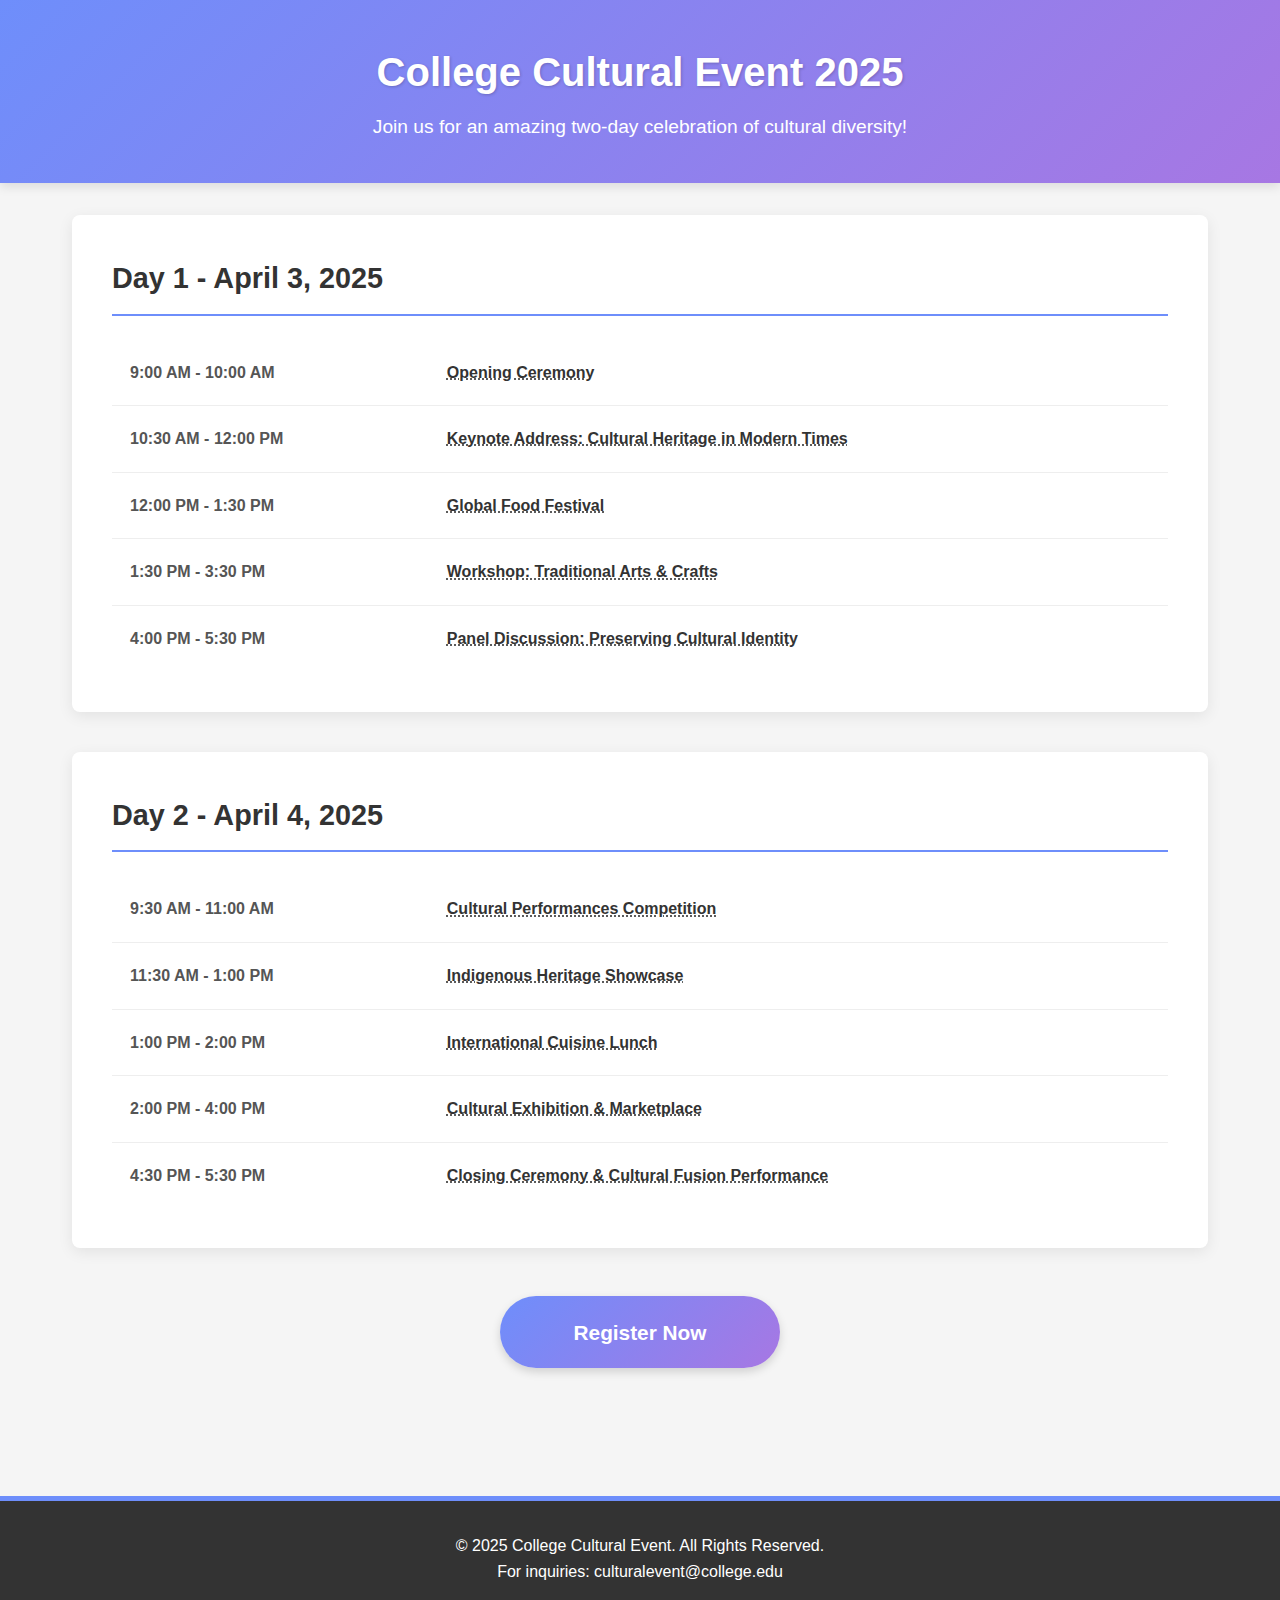
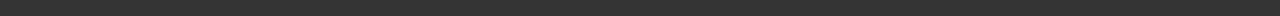
==== index.html @ 4595d736 "1st draft" ====
<!DOCTYPE html>
<html lang="en">
<head>
    <meta charset="UTF-8">
    <meta name="viewport" content="width=device-width, initial-scale=1.0">
    <title>College Cultural Event 2025</title>
    <style>
        * {
            margin: 0;
            padding: 0;
            box-sizing: border-box;
            font-family: 'Arial', sans-serif;
        }
        
        body {
            background-color: #f5f5f5;
            color: #333;
            line-height: 1.6;
        }
        
        header {
            background: linear-gradient(135deg, #6e8efb, #a777e3);
            color: white;
            text-align: center;
            padding: 2.5rem 1rem;
            box-shadow: 0 4px 10px rgba(0, 0, 0, 0.1);
        }
        
        header h1 {
            font-size: 2.5rem;
            margin-bottom: 0.5rem;
            text-shadow: 1px 1px 3px rgba(0, 0, 0, 0.2);
        }
        
        header p {
            font-size: 1.2rem;
            max-width: 600px;
            margin: 0 auto;
        }
        
        .container {
            max-width: 1200px;
            margin: 0 auto;
            padding: 2rem;
        }
        
        .event-section {
            background: white;
            border-radius: 8px;
            box-shadow: 0 4px 15px rgba(0, 0, 0, 0.08);
            margin-bottom: 2.5rem;
            width: 100%;
            transition: transform 0.3s ease;
        }
        
        .event-section:hover {
            transform: translateY(-5px);
        }
        
        .event-day {
            padding: 2.5rem;
        }
        
        .event-day h2 {
            color: #333;
            margin-bottom: 1.5rem;
            padding-bottom: 0.8rem;
            border-bottom: 2px solid #6e8efb;
            font-size: 1.8rem;
        }
        
        .event-table {
            width: 100%;
            border-collapse: collapse;
        }
        
        .event-table td, .event-table th {
            padding: 15px 18px;
            border-bottom: 1px solid #eee;
        }
        
        .event-table tr:hover {
            background-color: #f9f9f9;
        }
        
        .event-table tr:last-child td {
            border-bottom: none;
        }
        
        .event-time {
            width: 30%;
            font-weight: bold;
            color: #555;
        }
        
        .register-btn {
            display: block;
            width: 280px;
            margin: 3rem auto;
            padding: 1.2rem 2rem;
            background: linear-gradient(135deg, #6e8efb, #a777e3);
            color: white;
            text-align: center;
            text-decoration: none;
            font-weight: bold;
            font-size: 1.3rem;
            border-radius: 50px;
            border: none;
            cursor: pointer;
            box-shadow: 0 4px 10px rgba(0, 0, 0, 0.15);
            transition: all 0.3s ease;
        }
        
        .register-btn:hover {
            background: linear-gradient(135deg, #5c7adc, #9669d3);
            transform: translateY(-2px);
            box-shadow: 0 6px 12px rgba(0, 0, 0, 0.18);
        }
        
        footer {
            background: #333;
            color: white;
            text-align: center;
            padding: 2rem;
            margin-top: 3rem;
            border-top: 5px solid #6e8efb;
        }
        
        /* Changed event-name styling from blue to black */
        .event-name {
            position: relative;
            cursor: pointer;
            color: #333; /* Changed from #6e8efb to #333 (black) */
            text-decoration: underline dotted;
            font-weight: 600;
            padding: 5px 0;
            display: inline-block;
            transition: all 0.3s ease;
        }
        
        .event-name:hover {
            color: #6e8efb; /* Color changes to blue on hover for better user experience */
        }
        
        /* Modified to position dropdown on the right */
        .event-dropdown {
            position: absolute;
            display: none;
            background: white;
            border: 1px solid #ddd;
            border-radius: 8px;
            box-shadow: 0 8px 16px rgba(0, 0, 0, 0.12);
            padding: 20px;
            width: 320px;
            z-index: 100;
            left: 100%; /* Changed from left: 0 to left: 100% */
            top: 0; /* Changed from top: 100% to top: 0 */
            margin-left: 20px; /* Added margin for spacing */
            color: #333;
            font-size: 0.95rem;
            text-align: left;
            line-height: 1.5;
        }
        
        /* Removed the override for the last two events */
        /* .event-table tr:nth-last-child(-n+2) .event-dropdown {
            bottom: 100%;
            top: auto;
        } */
        
        .event-dropdown h4 {
            margin-bottom: 12px;
            color: #6e8efb;
            font-size: 1.1rem;
            border-bottom: 1px solid #eee;
            padding-bottom: 8px;
        }
        
        .event-dropdown p {
            margin-bottom: 12px;
        }
        
        .event-dropdown .location, 
        .event-dropdown .presenter {
            font-style: italic;
            color: #555;
            padding-left: 5px;
            border-left: 3px solid #6e8efb;
        }
        
        .event-name:hover .event-dropdown {
            display: block;
            animation: fadeIn 0.3s ease;
        }
        
        @keyframes fadeIn {
            from { opacity: 0; transform: translateX(-10px); } /* Changed Y to X axis for horizontal animation */
            to { opacity: 1; transform: translateX(0); }
        }
        
        /* Removed modified animation for bottom-positioned dropdowns as they're now on the right */
        /* .event-table tr:nth-last-child(-n+2) .event-name:hover .event-dropdown {
            animation: fadeInBottom 0.3s ease;
        } */
        
        /* @keyframes fadeInBottom {
            from { opacity: 0; transform: translateY(10px); }
            to { opacity: 1; transform: translateY(0); }
        } */
        
        @media (max-width: 768px) {
            .event-time {
                width: 40%;
            }
            
            .event-dropdown {
                width: 280px;
                left: -50px; /* Revert to showing below on mobile */
                top: 100%;
                margin-left: 0;
            }
            
            .event-day {
                padding: 1.5rem;
            }
            
            header h1 {
                font-size: 2rem;
            }
        }
    </style>
</head>
<body>
    <header>
        <h1>College Cultural Event 2025</h1>
        <p>Join us for an amazing two-day celebration of cultural diversity!</p>
    </header>
    
    <div class="container">
        <section class="event-section">
            <div class="event-day">
                <h2>Day 1 - April 3, 2025</h2>
                
                <table class="event-table">
                    <tr>
                        <td class="event-time">9:00 AM - 10:00 AM</td>
                        <td>
                            <span class="event-name">Opening Ceremony
                                <div class="event-dropdown">
                                    <h4>Opening Ceremony</h4>
                                    <p class="location">Location: Main Auditorium</p>
                                    <p>Traditional lamp lighting ceremony followed by cultural parade representing various countries and regions.</p>
                                    <p class="presenter">Chief Guest: Ms. Aisha Rodriguez, UNESCO Cultural Ambassador</p>
                                    <p>Opening performances include a classical dance ensemble and a multicultural choir.</p>
                                </div>
                            </span>
                        </td>
                    </tr>
                    <tr>
                        <td class="event-time">10:30 AM - 12:00 PM</td>
                        <td>
                            <span class="event-name">Keynote Address: Cultural Heritage in Modern Times
                                <div class="event-dropdown">
                                    <h4>Keynote Address: Cultural Heritage in Modern Times</h4>
                                    <p class="location">Location: Main Auditorium</p>
                                    <p>An inspiring talk on preserving cultural heritage while embracing modern influences. Discussion on importance of cultural exchange in a globalized world.</p>
                                    <p class="presenter">Speaker: Prof. Maya Patel, Cultural Anthropologist</p>
                                    <p>Interactive Q&A session follows the keynote address.</p>
                                </div>
                            </span>
                        </td>
                    </tr>
                    <tr>
                        <td class="event-time">12:00 PM - 1:30 PM</td>
                        <td>
                            <span class="event-name">Global Food Festival
                                <div class="event-dropdown">
                                    <h4>Global Food Festival</h4>
                                    <p class="location">Location: Campus Quadrangle</p>
                                    <p>Sample authentic cuisines from over 15 countries prepared by student clubs and local restaurants.</p>
                                    <p>Featured regions: Latin America, East Asia, South Asia, Africa, Mediterranean, and Middle East.</p>
                                    <p>Food tokens available for purchase. Vegetarian, vegan, and halal options available.</p>
                                </div>
                            </span>
                        </td>
                    </tr>
                    <tr>
                        <td class="event-time">1:30 PM - 3:30 PM</td>
                        <td>
                            <span class="event-name">Workshop: Traditional Arts & Crafts
                                <div class="event-dropdown">
                                    <h4>Workshop: Traditional Arts & Crafts</h4>
                                    <p class="location">Location: Arts Building, Rooms 101-105</p>
                                    <p>Interactive sessions in multiple rooms:</p>
                                    <p>- Room 101: Chinese Calligraphy & Brush Painting</p>
                                    <p>- Room 102: Indian Rangoli & Henna Art</p>
                                    <p>- Room 103: African Basket Weaving</p>
                                    <p>- Room 104: Latin American Textile Art</p>
                                    <p>- Room 105: Middle Eastern Mosaic Design</p>
                                    <p>Materials provided. Take your creations home!</p>
                                    <p>Limited to 30 participants per room. Sign-up at the venue.</p>
                                </div>
                            </span>
                        </td>
                    </tr>
                    <tr>
                        <td class="event-time">4:00 PM - 5:30 PM</td>
                        <td>
                            <span class="event-name">Panel Discussion: Preserving Cultural Identity
                                <div class="event-dropdown">
                                    <h4>Panel Discussion: Preserving Cultural Identity</h4>
                                    <p class="location">Location: Main Auditorium</p>
                                    <p>Distinguished speakers discuss the challenges and importance of preserving cultural identities in the digital age. Topics include language preservation, indigenous rights, and cultural appropriation vs. appreciation.</p>
                                    <p class="presenter">Moderator: Dr. James Chen</p>
                                    <p class="presenter">Panelists: Representatives from cultural heritage organizations, indigenous communities, and academic institutions</p>
                                </div>
                            </span>
                        </td>
                    </tr>
                </table>
            </div>
        </section>
        
        <section class="event-section">
            <div class="event-day">
                <h2>Day 2 - April 4, 2025</h2>
                
                <table class="event-table">
                    <tr>
                        <td class="event-time">9:30 AM - 11:00 AM</td>
                        <td>
                            <span class="event-name">Cultural Performances Competition
                                <div class="event-dropdown">
                                    <h4>Cultural Performances Competition</h4>
                                    <p class="location">Location: Main Auditorium</p>
                                    <p>Students showcase talents in traditional and fusion performances:</p>
                                    <p>- Traditional dances from various countries</p>
                                    <p>- Folk music performances</p>
                                    <p>- Cultural fusion acts</p>
                                    <p>- Spoken word poetry in multiple languages</p>
                                    <p>Prizes awarded for authenticity, creativity, and audience engagement.</p>
                                    <p class="presenter">Judges: Professional artists and cultural experts</p>
                                </div>
                            </span>
                        </td>
                    </tr>
                    <tr>
                        <td class="event-time">11:30 AM - 1:00 PM</td>
                        <td>
                            <span class="event-name">Indigenous Heritage Showcase
                                <div class="event-dropdown">
                                    <h4>Indigenous Heritage Showcase</h4>
                                    <p class="location">Location: Exhibition Hall</p>
                                    <p>Special presentation of indigenous cultures, traditions, and stories by representatives from local native communities.</p>
                                    <p>Features storytelling sessions, traditional music, artifact displays, and discussion on contemporary indigenous issues.</p>
                                    <p class="presenter">Special Guests: Elders from local indigenous communities</p>
                                    <p>Respectful photography permitted with prior consent.</p>
                                </div>
                            </span>
                        </td>
                    </tr>
                    <tr>
                        <td class="event-time">1:00 PM - 2:00 PM</td>
                        <td>
                            <span class="event-name">International Cuisine Lunch
                                <div class="event-dropdown">
                                    <h4>International Cuisine Lunch</h4>
                                    <p class="location">Location: Campus Quadrangle</p>
                                    <p>Continuation of the global food festival featuring new dishes and demonstrations.</p>
                                    <p>Special cooking demonstrations by local chefs.</p>
                                    <p>Recipe booklets available for popular dishes.</p>
                                    <p>Food tokens available for purchase.</p>
                                </div>
                            </span>
                        </td>
                    </tr>
                    <tr>
                        <td class="event-time">2:00 PM - 4:00 PM</td>
                        <td>
                            <span class="event-name">Cultural Exhibition & Marketplace
                                <div class="event-dropdown">
                                    <h4>Cultural Exhibition & Marketplace</h4>
                                    <p class="location">Location: Exhibition Hall</p>
                                    <p>Browse displays of traditional artifacts, artwork, textiles, and handicrafts from around the world.</p>
                                    <p>Fair trade marketplace featuring artisans from various cultural backgrounds.</p>
                                    <p>Special exhibits on cultural heritage preservation projects.</p>
                                    <p>Proceeds from marketplace sales support scholarship fund for international students.</p>
                                </div>
                            </span>
                        </td>
                    </tr>
                    <tr>
                        <td class="event-time">4:30 PM - 5:30 PM</td>
                        <td>
                            <span class="event-name">Closing Ceremony & Cultural Fusion Performance
                                <div class="event-dropdown">
                                    <h4>Closing Ceremony & Cultural Fusion Performance</h4>
                                    <p class="location">Location: Main Auditorium</p>
                                    <p>Award presentation for competition winners.</p>
                                    <p>Special finale performance featuring collaborative act with elements from multiple cultures.</p>
                                    <p>Grand finale incorporates music, dance, and visual arts from various traditions in a unified performance.</p>
                                    <p class="presenter">Performers: International student ensembles and professional artists</p>
                                </div>
                            </span>
                        </td>
                    </tr>
                </table>
            </div>
        </section>
        
        <a href="registration.html" class="register-btn">Register Now</a>
    </div>
    
    <footer>
        <p>&copy; 2025 College Cultural Event. All Rights Reserved.</p>
        <p>For inquiries: culturalevent@college.edu</p>
    </footer>
</body>
</html>
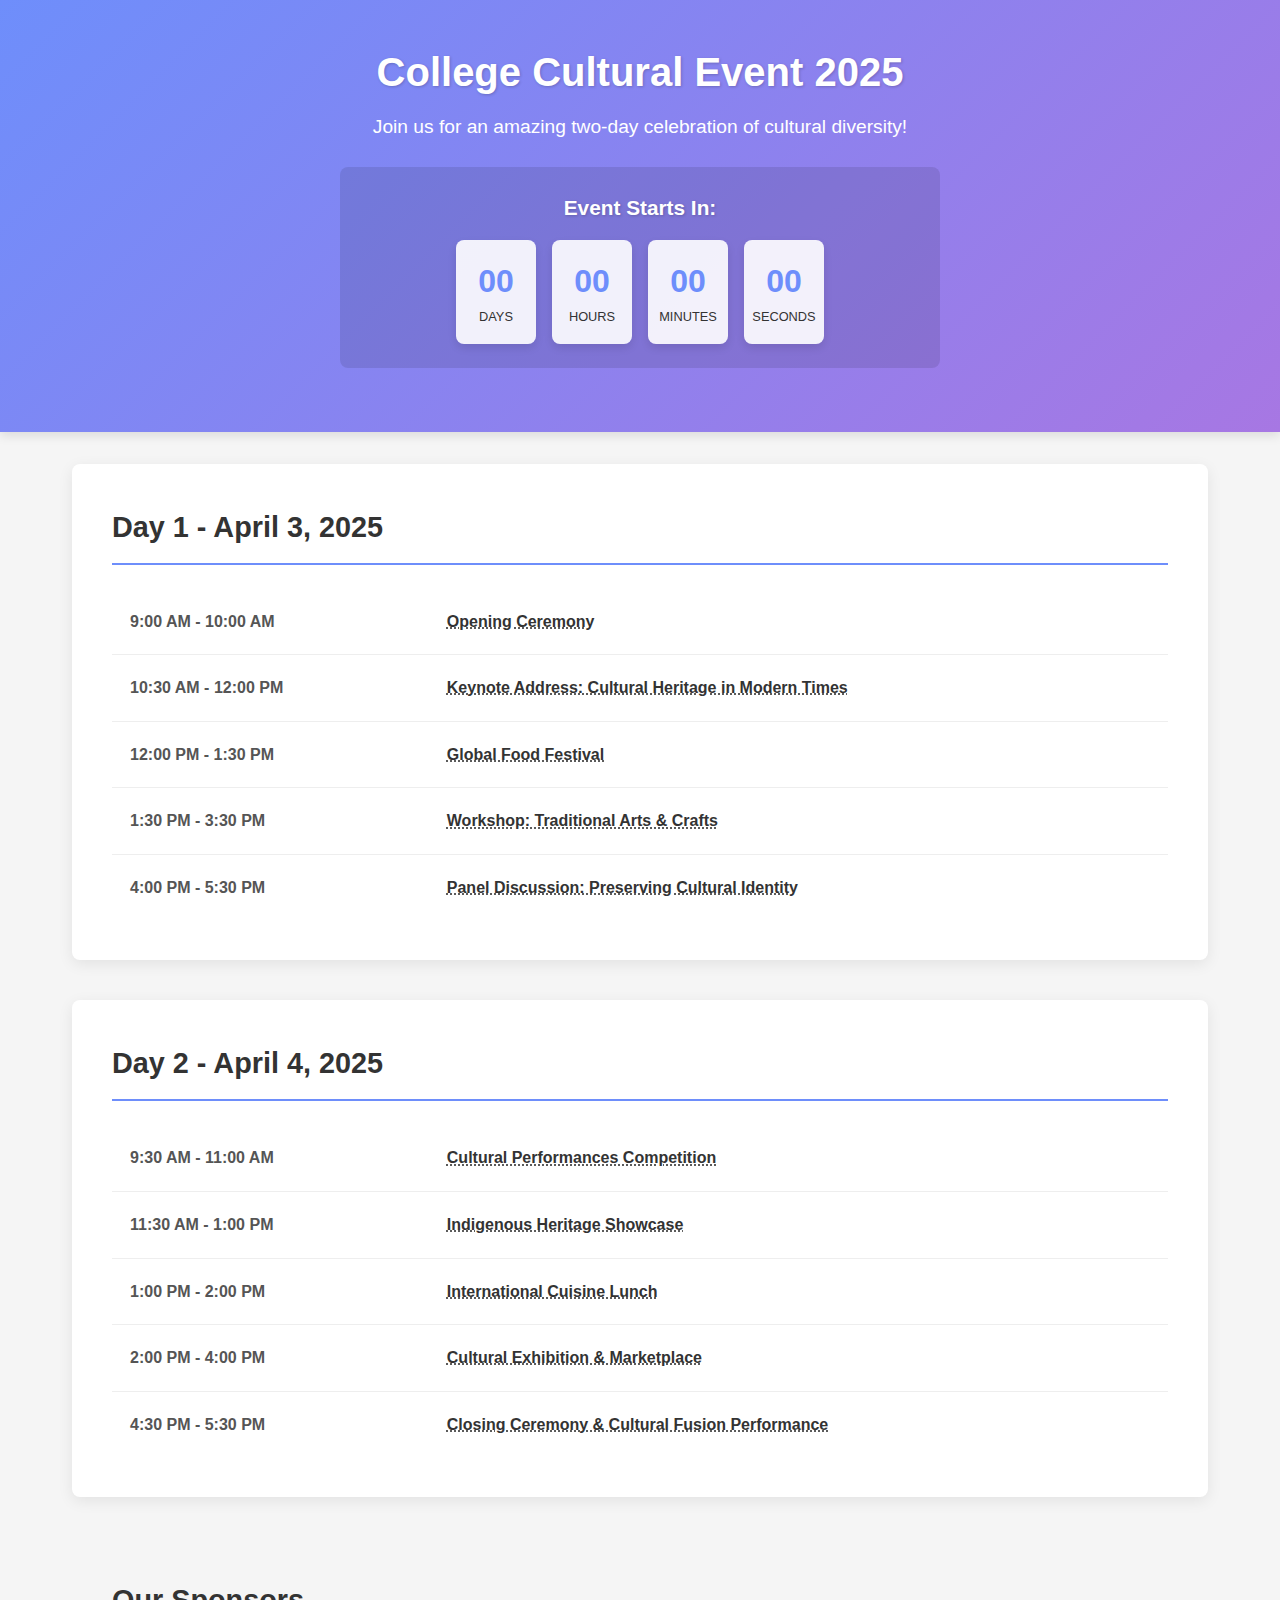
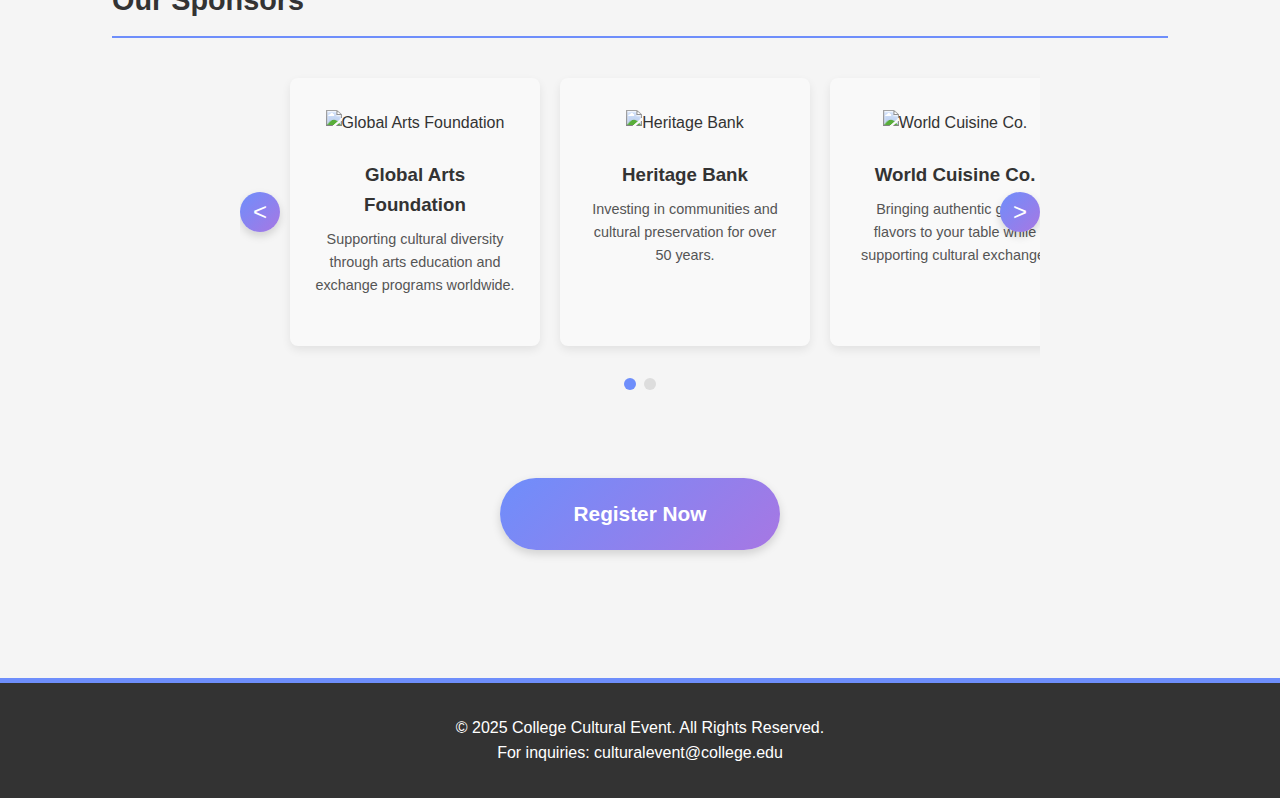
==== commit 3bb629d8: "3rd draft" ====
--- a/index.html
+++ b/index.html
@@ -126,11 +126,10 @@
             border-top: 5px solid #6e8efb;
         }
         
-        /* Changed event-name styling from blue to black */
         .event-name {
             position: relative;
             cursor: pointer;
-            color: #333; /* Changed from #6e8efb to #333 (black) */
+            color: #333;
             text-decoration: underline dotted;
             font-weight: 600;
             padding: 5px 0;
@@ -139,10 +138,9 @@
         }
         
         .event-name:hover {
-            color: #6e8efb; /* Color changes to blue on hover for better user experience */
-        }
-        
-        /* Modified to position dropdown on the right */
+            color: #6e8efb;
+        }
+        
         .event-dropdown {
             position: absolute;
             display: none;
@@ -153,20 +151,14 @@
             padding: 20px;
             width: 320px;
             z-index: 100;
-            left: 100%; /* Changed from left: 0 to left: 100% */
-            top: 0; /* Changed from top: 100% to top: 0 */
-            margin-left: 20px; /* Added margin for spacing */
+            left: 100%;
+            top: 0;
+            margin-left: 20px;
             color: #333;
             font-size: 0.95rem;
             text-align: left;
             line-height: 1.5;
         }
-        
-        /* Removed the override for the last two events */
-        /* .event-table tr:nth-last-child(-n+2) .event-dropdown {
-            bottom: 100%;
-            top: auto;
-        } */
         
         .event-dropdown h4 {
             margin-bottom: 12px;
@@ -194,19 +186,189 @@
         }
         
         @keyframes fadeIn {
-            from { opacity: 0; transform: translateX(-10px); } /* Changed Y to X axis for horizontal animation */
+            from { opacity: 0; transform: translateX(-10px); }
             to { opacity: 1; transform: translateX(0); }
         }
         
-        /* Removed modified animation for bottom-positioned dropdowns as they're now on the right */
-        /* .event-table tr:nth-last-child(-n+2) .event-name:hover .event-dropdown {
-            animation: fadeInBottom 0.3s ease;
-        } */
-        
-        /* @keyframes fadeInBottom {
-            from { opacity: 0; transform: translateY(10px); }
-            to { opacity: 1; transform: translateY(0); }
-        } */
+        /* Countdown Timer Styles */
+        .countdown-container {
+            background: rgba(0, 0, 0, 0.1);
+            padding: 1.5rem;
+            border-radius: 8px;
+            margin: 1.5rem auto;
+            max-width: 600px;
+            text-align: center;
+        }
+        
+        .countdown-title {
+            font-size: 1.3rem;
+            margin-bottom: 1rem;
+            color: white;
+            text-shadow: 1px 1px 3px rgba(0, 0, 0, 0.2);
+        }
+        
+        .countdown-timer {
+            display: flex;
+            justify-content: center;
+            gap: 1rem;
+        }
+        
+        .countdown-box {
+            background: rgba(255, 255, 255, 0.9);
+            padding: 1rem 0.5rem;
+            min-width: 80px;
+            border-radius: 8px;
+            box-shadow: 0 4px 8px rgba(0, 0, 0, 0.1);
+        }
+        
+        .countdown-value {
+            font-size: 2rem;
+            font-weight: bold;
+            color: #6e8efb;
+        }
+        
+        .countdown-label {
+            font-size: 0.8rem;
+            color: #333;
+            text-transform: uppercase;
+        }
+        
+        /* Sponsors Slideshow Styles */
+        /* Sponsors Slideshow Styles */
+.sponsors-section {
+    background: transparent;
+    border-radius: 8px;
+    padding: 2.5rem;
+    margin-bottom: 2.5rem;
+    position: relative;
+    box-shadow: none;
+}
+
+.sponsors-title {
+    color: #333;
+    margin-bottom: 1.5rem;
+    padding-bottom: 0.8rem;
+    border-bottom: 2px solid #6e8efb;
+    font-size: 1.8rem;
+}
+
+.sponsors-slideshow {
+    position: relative;
+    width: 100%;
+    max-width: 800px;
+    margin: 0 auto;
+    overflow: hidden;
+    min-height: 300px;
+    display: flex;
+    align-items: center;
+}
+
+.sponsor-cards {
+    display: flex;
+    transition: transform 0.5s ease-in-out;
+    width: max-content;
+    margin: 0 40px;
+}
+
+.sponsor-card {
+    background: #f9f9f9;
+    margin: 0 10px;
+    padding: 1.5rem;
+    border-radius: 8px;
+    text-align: center;
+    transition: transform 0.3s ease, box-shadow 0.3s ease;
+    width: 250px;
+    flex-shrink: 0;
+    box-shadow: 0 4px 10px rgba(0, 0, 0, 0.08);
+}
+
+.sponsor-card:hover {
+    transform: translateY(-5px);
+    box-shadow: 0 8px 15px rgba(0, 0, 0, 0.1);
+}
+
+.sponsor-logo {
+    width: 100%;
+    height: 120px;
+    object-fit: contain;
+    margin-bottom: 1rem;
+    padding: 0.5rem;
+}
+
+.sponsor-name {
+    font-weight: bold;
+    color: #333;
+    margin-bottom: 0.5rem;
+}
+
+.sponsor-description {
+    font-size: 0.9rem;
+    color: #555;
+}
+
+.slide-btn {
+    background: linear-gradient(135deg, #6e8efb, #a777e3);
+    color: white;
+    border: none;
+    border-radius: 50%;
+    width: 40px;
+    height: 40px;
+    display: flex;
+    align-items: center;
+    justify-content: center;
+    cursor: pointer;
+    font-size: 1.5rem;
+    box-shadow: 0 4px 8px rgba(0, 0, 0, 0.15);
+    transition: all 0.3s ease;
+    position: absolute;
+    top: 50%;
+    transform: translateY(-50%);
+    z-index: 10;
+}
+
+.prev-btn {
+    left: 0;
+}
+
+.next-btn {
+    right: 0;
+}
+
+.slide-btn:hover {
+    background: linear-gradient(135deg, #5c7adc, #9669d3);
+    transform: translateY(-50%) scale(1.1);
+    box-shadow: 0 6px 12px rgba(0, 0, 0, 0.18);
+}
+
+.slide-indicators {
+    display: flex;
+    justify-content: center;
+    margin-top: 1rem;
+    gap: 0.5rem;
+}
+
+.slide-indicator {
+    width: 12px;
+    height: 12px;
+    border-radius: 50%;
+    background: #ddd;
+    cursor: pointer;
+    transition: background 0.3s ease;
+}
+
+.slide-indicator.active {
+    background: #6e8efb;
+}
+
+@media (max-width: 768px) {
+    .sponsor-card {
+        width: 220px;
+    }
+    
+    .sponsors-slideshow {
+        padding: 0 30px;
+    }
+}
         
         @media (max-width: 768px) {
             .event-time {
@@ -215,7 +377,7 @@
             
             .event-dropdown {
                 width: 280px;
-                left: -50px; /* Revert to showing below on mobile */
+                left: -50px;
                 top: 100%;
                 margin-left: 0;
             }
@@ -226,6 +388,18 @@
             
             header h1 {
                 font-size: 2rem;
+            }
+            
+            .countdown-timer {
+                flex-wrap: wrap;
+            }
+            
+            .countdown-box {
+                min-width: 70px;
+            }
+            
+            .sponsor-card {
+                width: 220px;
             }
         }
     </style>
@@ -234,6 +408,29 @@
     <header>
         <h1>College Cultural Event 2025</h1>
         <p>Join us for an amazing two-day celebration of cultural diversity!</p>
+        
+        <!-- Countdown Timer -->
+        <div class="countdown-container">
+            <h3 class="countdown-title">Event Starts In:</h3>
+            <div class="countdown-timer">
+                <div class="countdown-box">
+                    <div class="countdown-value" id="days">00</div>
+                    <div class="countdown-label">Days</div>
+                </div>
+                <div class="countdown-box">
+                    <div class="countdown-value" id="hours">00</div>
+                    <div class="countdown-label">Hours</div>
+                </div>
+                <div class="countdown-box">
+                    <div class="countdown-value" id="minutes">00</div>
+                    <div class="countdown-label">Minutes</div>
+                </div>
+                <div class="countdown-box">
+                    <div class="countdown-value" id="seconds">00</div>
+                    <div class="countdown-label">Seconds</div>
+                </div>
+            </div>
+        </div>
     </header>
     
     <div class="container">
@@ -338,8 +535,6 @@
                                     <p>- Folk music performances</p>
                                     <p>- Cultural fusion acts</p>
                                     <p>- Spoken word poetry in multiple languages</p>
-                                    <p>Prizes awarded for authenticity, creativity, and audience engagement.</p>
-                                    <p class="presenter">Judges: Professional artists and cultural experts</p>
                                 </div>
                             </span>
                         </td>
@@ -353,8 +548,7 @@
                                     <p class="location">Location: Exhibition Hall</p>
                                     <p>Special presentation of indigenous cultures, traditions, and stories by representatives from local native communities.</p>
                                     <p>Features storytelling sessions, traditional music, artifact displays, and discussion on contemporary indigenous issues.</p>
-                                    <p class="presenter">Special Guests: Elders from local indigenous communities</p>
-                                    <p>Respectful photography permitted with prior consent.</p>
+                                    
                                 </div>
                             </span>
                         </td>
@@ -382,9 +576,6 @@
                                     <h4>Cultural Exhibition & Marketplace</h4>
                                     <p class="location">Location: Exhibition Hall</p>
                                     <p>Browse displays of traditional artifacts, artwork, textiles, and handicrafts from around the world.</p>
-                                    <p>Fair trade marketplace featuring artisans from various cultural backgrounds.</p>
-                                    <p>Special exhibits on cultural heritage preservation projects.</p>
-                                    <p>Proceeds from marketplace sales support scholarship fund for international students.</p>
                                 </div>
                             </span>
                         </td>
@@ -395,11 +586,6 @@
                             <span class="event-name">Closing Ceremony & Cultural Fusion Performance
                                 <div class="event-dropdown">
                                     <h4>Closing Ceremony & Cultural Fusion Performance</h4>
-                                    <p class="location">Location: Main Auditorium</p>
-                                    <p>Award presentation for competition winners.</p>
-                                    <p>Special finale performance featuring collaborative act with elements from multiple cultures.</p>
-                                    <p>Grand finale incorporates music, dance, and visual arts from various traditions in a unified performance.</p>
-                                    <p class="presenter">Performers: International student ensembles and professional artists</p>
                                 </div>
                             </span>
                         </td>
@@ -407,6 +593,52 @@
                 </table>
             </div>
         </section>
+        
+        <!-- Sponsors Slideshow Section -->
+<section class="sponsors-section">
+    <h2 class="sponsors-title">Our Sponsors</h2>
+    
+    <div class="sponsors-slideshow">
+        <button class="slide-btn prev-btn" id="prevBtn">&lt;</button>
+        
+        <div class="sponsor-cards" id="sponsorCards">
+            <div class="sponsor-card">
+                <img src="/api/placeholder/180/120" alt="Global Arts Foundation" class="sponsor-logo">
+                <h3 class="sponsor-name">Global Arts Foundation</h3>
+                <p class="sponsor-description">Supporting cultural diversity through arts education and exchange programs worldwide.</p>
+            </div>
+            <div class="sponsor-card">
+                <img src="/api/placeholder/180/120" alt="Heritage Bank" class="sponsor-logo">
+                <h3 class="sponsor-name">Heritage Bank</h3>
+                <p class="sponsor-description">Investing in communities and cultural preservation for over 50 years.</p>
+            </div>
+            <div class="sponsor-card">
+                <img src="/api/placeholder/180/120" alt="World Cuisine Co." class="sponsor-logo">
+                <h3 class="sponsor-name">World Cuisine Co.</h3>
+                <p class="sponsor-description">Bringing authentic global flavors to your table while supporting cultural exchange.</p>
+            </div>
+            <div class="sponsor-card">
+                <img src="/api/placeholder/180/120" alt="International Student Association" class="sponsor-logo">
+                <h3 class="sponsor-name">International Student Association</h3>
+                <p class="sponsor-description">Creating bridges between cultures and promoting diversity on campus.</p>
+            </div>
+            <div class="sponsor-card">
+                <img src="/api/placeholder/180/120" alt="Cultural Heritage Trust" class="sponsor-logo">
+                <h3 class="sponsor-name">Cultural Heritage Trust</h3>
+                <p class="sponsor-description">Preserving cultural landmarks and traditions for future generations.</p>
+            </div>
+            <div class="sponsor-card">
+                <img src="/api/placeholder/180/120" alt="Global Travel Agency" class="sponsor-logo">
+                <h3 class="sponsor-name">Global Travel Agency</h3>
+                <p class="sponsor-description">Connecting people through cultural tourism and educational travel experiences.</p>
+            </div>
+        </div>
+        
+        <button class="slide-btn next-btn" id="nextBtn">&gt;</button>
+    </div>
+    
+    <div class="slide-indicators" id="slideIndicators"></div>
+</section>
         
         <a href="registration.html" class="register-btn">Register Now</a>
     </div>
@@ -415,5 +647,190 @@
         <p>&copy; 2025 College Cultural Event. All Rights Reserved.</p>
         <p>For inquiries: culturalevent@college.edu</p>
     </footer>
+    
+    <!-- JavaScript for Countdown Timer -->
+    <script>
+        document.addEventListener('DOMContentLoaded', function() {
+            // Set the event date - April 3, 2025
+            const eventDate = new Date('April 3, 2025 09:00:00').getTime();
+            
+            // Update the countdown every second
+            const countdownTimer = setInterval(function() {
+                // Get today's date and time
+                const now = new Date().getTime();
+                
+                // Find the distance between now and the event date
+                const distance = eventDate - now;
+                
+                // Time calculations for days, hours, minutes and seconds
+                const days = Math.floor(distance / (1000 * 60 * 60 * 24));
+                const hours = Math.floor((distance % (1000 * 60 * 60 * 24)) / (1000 * 60 * 60));
+                const minutes = Math.floor((distance % (1000 * 60 * 60)) / (1000 * 60));
+                const seconds = Math.floor((distance % (1000 * 60)) / 1000);
+                
+                // Display the result
+                document.getElementById('days').innerHTML = days.toString().padStart(2, '0');
+                document.getElementById('hours').innerHTML = hours.toString().padStart(2, '0');
+                document.getElementById('minutes').innerHTML = minutes.toString().padStart(2, '0');
+                document.getElementById('seconds').innerHTML = seconds.toString().padStart(2, '0');
+                
+                // If the countdown is finished, show "EVENT STARTED"
+                if (distance < 0) {
+                    clearInterval(countdownTimer);
+                    document.querySelector('.countdown-title').innerHTML = 'EVENT STARTED';
+                    document.getElementById('days').innerHTML = '00';
+                    document.getElementById('hours').innerHTML = '00';
+                    document.getElementById('minutes').innerHTML = '00';
+                    document.getElementById('seconds').innerHTML = '00';
+                }
+            }, 1000);
+        });
+
+            // Sponsors Slideshow
+document.addEventListener('DOMContentLoaded', function() {
+    const sponsorCards = document.getElementById('sponsorCards');
+    const prevBtn = document.getElementById('prevBtn');
+    const nextBtn = document.getElementById('nextBtn');
+    const slideIndicators = document.getElementById('slideIndicators');
+    
+    // How many cards to show at once (will be adjusted based on screen size)
+    let cardsToShow = window.innerWidth < 768 ? 1 : 3;
+    
+    // Get all sponsor cards
+    const cards = document.querySelectorAll('.sponsor-card');
+    
+    // Total number of slides (groups of cards)
+    const totalSlides = Math.ceil(cards.length / cardsToShow);
+    
+    // Current slide index
+    let currentSlide = 0;
+    
+    // Create indicators
+    for (let i = 0; i < totalSlides; i++) {
+        const indicator = document.createElement('div');
+        indicator.classList.add('slide-indicator');
+        if (i === 0) indicator.classList.add('active');
+        indicator.dataset.slideIndex = i;
+        slideIndicators.appendChild(indicator);
+        
+        // Add click event to each indicator
+        indicator.addEventListener('click', function() {
+            goToSlide(parseInt(this.dataset.slideIndex));
+            resetAutoSlideTimer();
+        });
+    }
+    
+    // Get all indicators
+    const indicators = document.querySelectorAll('.slide-indicator');
+    
+    // Function to go to a specific slide
+    function goToSlide(slideIndex) {
+        currentSlide = slideIndex;
+        
+        // Calculate the offset
+        const cardWidth = cards[0].offsetWidth + 20; // card width + margin
+        const offset = -slideIndex * cardsToShow * cardWidth;
+        
+        // Move the cards container
+        sponsorCards.style.transform = `translateX(${offset}px)`;
+        
+        // Update indicators
+        indicators.forEach((ind, index) => {
+            if (index === slideIndex) {
+                ind.classList.add('active');
+            } else {
+                ind.classList.remove('active');
+            }
+        });
+    }
+    
+    // Next slide function
+    function nextSlide() {
+        if (currentSlide < totalSlides - 1) {
+            goToSlide(currentSlide + 1);
+        } else {
+            goToSlide(0); // Loop back to the beginning
+        }
+    }
+    
+    // Previous slide function
+    function prevSlide() {
+        if (currentSlide > 0) {
+            goToSlide(currentSlide - 1);
+        } else {
+            goToSlide(totalSlides - 1); // Loop to the end
+        }
+    }
+    
+    // Next slide button
+    nextBtn.addEventListener('click', function() {
+        nextSlide();
+        resetAutoSlideTimer();
+    });
+    
+    // Previous slide button
+    prevBtn.addEventListener('click', function() {
+        prevSlide();
+        resetAutoSlideTimer();
+    });
+    
+    // Auto slideshow timer
+    let autoSlideTimer;
+    
+    // Function to start the auto slideshow
+    function startAutoSlide() {
+        autoSlideTimer = setInterval(nextSlide, 5000); // Change slide every 5 seconds
+    }
+    
+    // Function to reset the auto slideshow timer
+    function resetAutoSlideTimer() {
+        clearInterval(autoSlideTimer);
+        startAutoSlide();
+    }
+    
+    // Start the auto slideshow on page load
+    startAutoSlide();
+    
+    // Pause auto slideshow when hovering over the slideshow
+    sponsorCards.addEventListener('mouseenter', function() {
+        clearInterval(autoSlideTimer);
+    });
+    
+    // Resume auto slideshow when mouse leaves the slideshow
+    sponsorCards.addEventListener('mouseleave', function() {
+        startAutoSlide();
+    });
+    
+    // Adjust slideshow when window is resized
+    window.addEventListener('resize', function() {
+        const newCardsToShow = window.innerWidth < 768 ? 1 : 3;
+        if (newCardsToShow !== cardsToShow) {
+            cardsToShow = newCardsToShow;
+            
+            // Recalculate total slides
+            const newTotalSlides = Math.ceil(cards.length / cardsToShow);
+            
+            // Reset indicators
+            slideIndicators.innerHTML = '';
+            for (let i = 0; i < newTotalSlides; i++) {
+                const indicator = document.createElement('div');
+                indicator.classList.add('slide-indicator');
+                if (i === 0) indicator.classList.add('active');
+                indicator.dataset.slideIndex = i;
+                slideIndicators.appendChild(indicator);
+                
+                // Add click event to each indicator
+                indicator.addEventListener('click', function() {
+                    goToSlide(parseInt(this.dataset.slideIndex));
+                    resetAutoSlideTimer();
+                });
+            }
+            
+            // Update current slide (reset to first slide to avoid issues)
+            goToSlide(0);
+        }
+    });
+});
+    </script>
 </body>
 </html>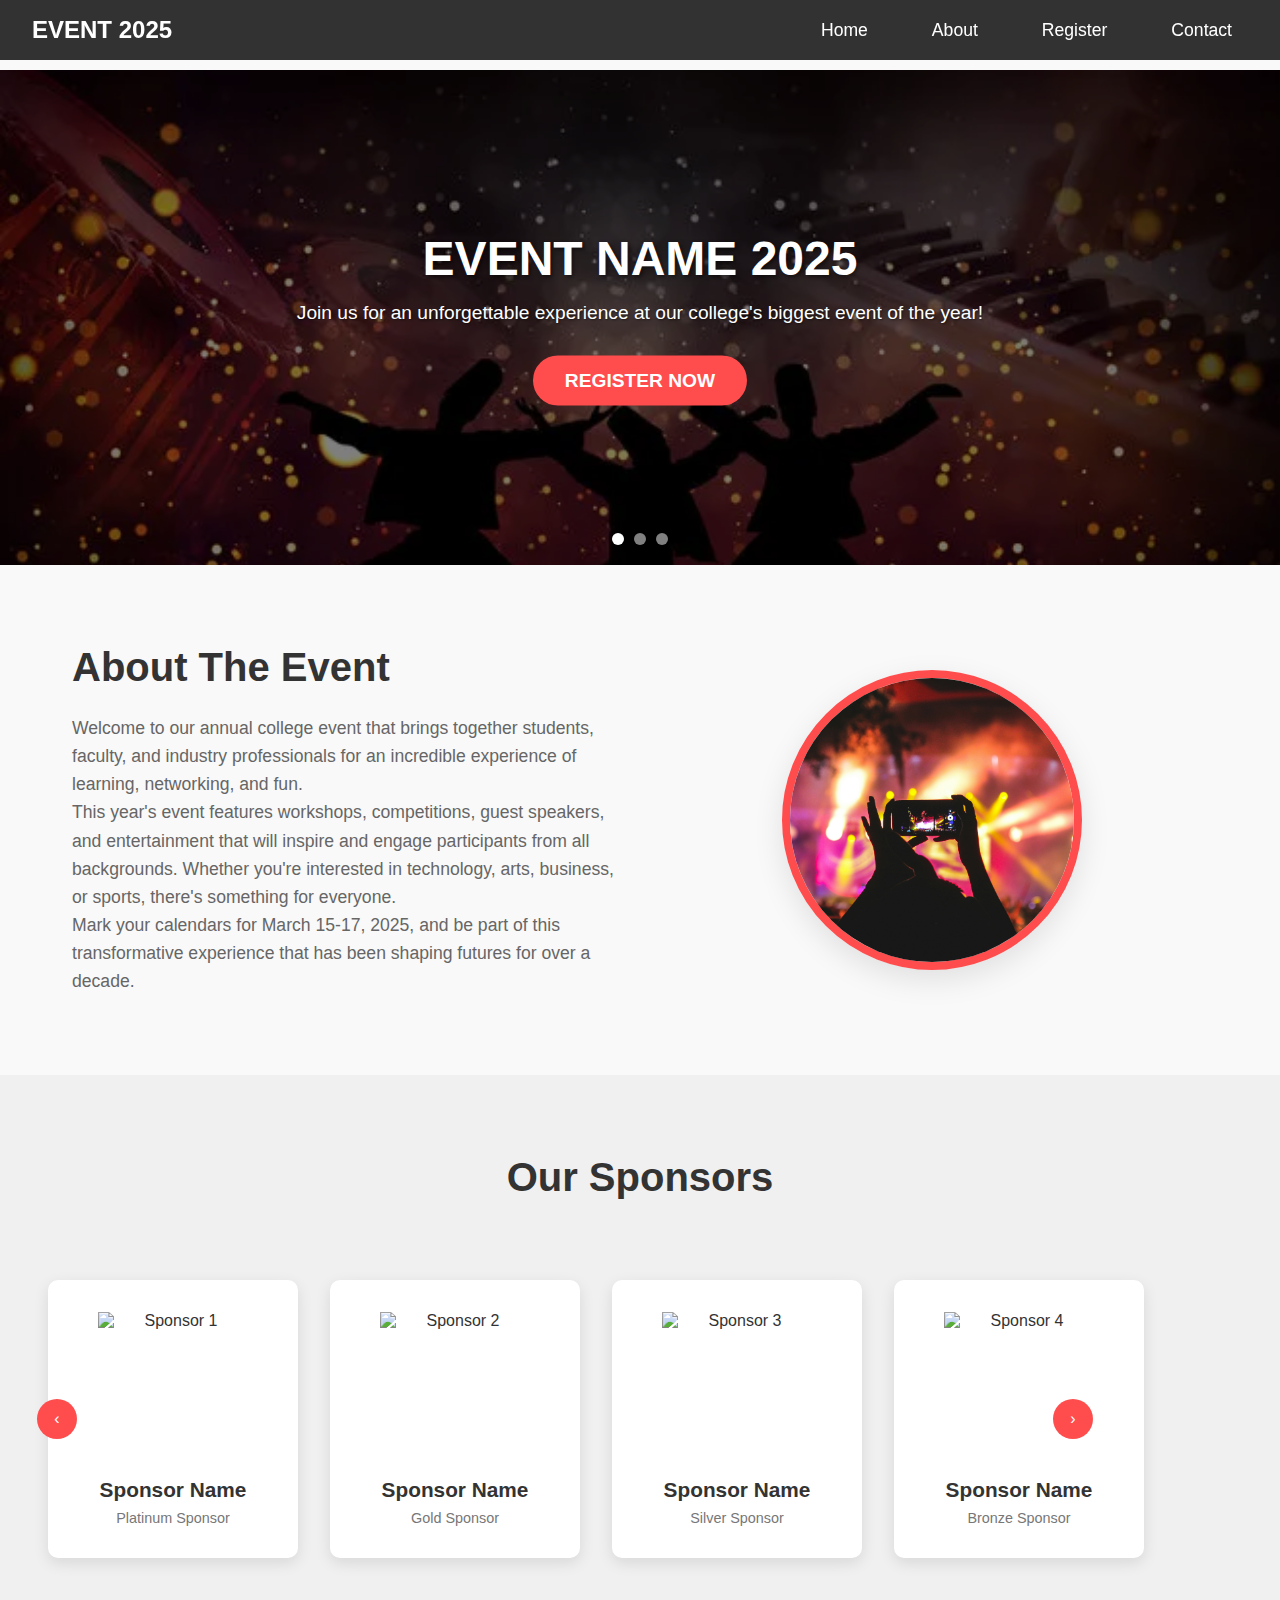
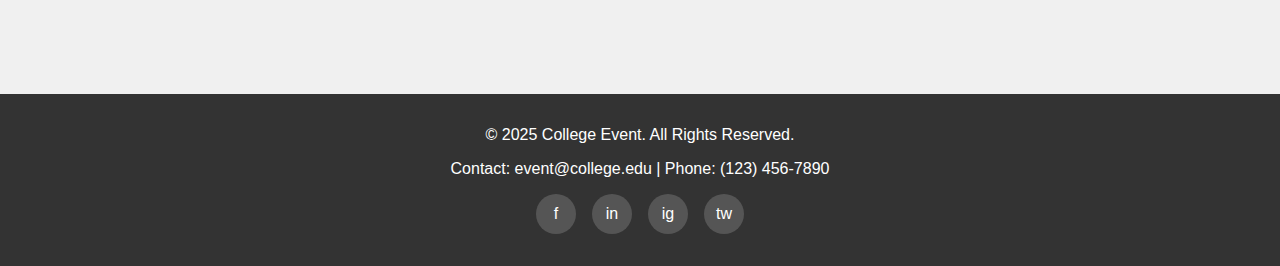
==== commit 2a718e1d: "2nd day changes" ====
--- a/index.html
+++ b/index.html
@@ -3,834 +3,607 @@
 <head>
     <meta charset="UTF-8">
     <meta name="viewport" content="width=device-width, initial-scale=1.0">
-    <title>College Cultural Event 2025</title>
+    <title>College Event</title>
     <style>
         * {
             margin: 0;
             padding: 0;
             box-sizing: border-box;
-            font-family: 'Arial', sans-serif;
+            font-family: 'Segoe UI', Tahoma, Geneva, Verdana, sans-serif;
         }
         
         body {
-            background-color: #f5f5f5;
+            background-color: #f9f9f9;
             color: #333;
-            line-height: 1.6;
-        }
-        
-        header {
-            background: linear-gradient(135deg, #6e8efb, #a777e3);
-            color: white;
+        }
+        
+        /* Header and Navigation */
+        .main-header {
+            position: fixed;
+            top: 0;
+            left: 0;
+            width: 100%;
+            display: flex;
+            justify-content: space-between;
+            align-items: center;
+            padding: 1rem 2rem;
+            background-color: rgba(0, 0, 0, 0.8);
+            z-index: 1000;
+            transition: all 0.3s ease;
+        }
+        
+        .logo h2 {
+            color: white;
+            font-size: 1.5rem;
+            font-weight: bold;
+            margin: 0;
+        }
+        
+        .main-nav ul {
+            display: flex;
+            list-style: none;
+        }
+        
+        .main-nav ul li {
+            margin-left: 2rem;
+        }
+        
+        .main-nav ul li a {
+            color: white;
+            text-decoration: none;
+            font-size: 1.1rem;
+            font-weight: 500;
+            transition: all 0.3s ease;
+            padding: 0.5rem 1rem;
+            border-radius: 4px;
+        }
+        
+        .main-nav ul li a:hover {
+            background-color: #ff4d4d;
+        }
+        
+        .mobile-menu-btn {
+            display: none;
+            flex-direction: column;
+            cursor: pointer;
+        }
+        
+        .mobile-menu-btn span {
+            width: 30px;
+            height: 3px;
+            background-color: white;
+            margin: 3px 0;
+            transition: all 0.3s ease;
+        }
+        
+        /* Hero Section */
+        .hero-container {
+            position: relative;
+            height: 55vh;
+            overflow: hidden;
+            background-color: #000;
+            margin-top: 70px; /* Added to accommodate fixed header */
+        }
+        
+        .slideshow {
+            width: 100%;
+            height: 100%;
+            position: relative;
+        }
+        
+        /* New slide implementation */
+        .slide {
+            position: absolute;
+            top: 0;
+            left: 0;
+            width: 100%;
+            height: 100%;
+            opacity: 0;
+            transition: opacity 1s ease-in-out;
+            z-index: 1;
+        }
+        
+        .slide img {
+            width: 100%;
+            height: 100%;
+            object-fit: cover;
+            filter: brightness(0.5); /* Darkens the image for better text readability */
+        }
+        
+        .slide.active {
+            opacity: 1;
+            z-index: 2;
+        }
+        
+        .hero-content {
+            position: absolute;
+            top: 50%;
+            left: 50%;
+            transform: translate(-50%, -50%);
             text-align: center;
-            padding: 2.5rem 1rem;
-            box-shadow: 0 4px 10px rgba(0, 0, 0, 0.1);
-        }
-        
-        header h1 {
-            font-size: 2.5rem;
-            margin-bottom: 0.5rem;
-            text-shadow: 1px 1px 3px rgba(0, 0, 0, 0.2);
-        }
-        
-        header p {
+            color: white;
+            z-index: 10;
+            width: 90%;
+            max-width: 800px;
+        }
+        
+        .hero-content h1 {
+            font-size: 3rem;
+            margin-bottom: 1rem;
+            text-shadow: 2px 2px 4px rgba(0, 0, 0, 0.5);
+        }
+        
+        .hero-content p {
             font-size: 1.2rem;
-            max-width: 600px;
-            margin: 0 auto;
-        }
-        
-        .container {
+            margin-bottom: 2rem;
+            text-shadow: 1px 1px 2px rgba(0, 0, 0, 0.5);
+        }
+        
+        .register-btn {
+            display: inline-block;
+            padding: 12px 30px;
+            background-color: #ff4d4d;
+            color: white;
+            text-decoration: none;
+            font-weight: bold;
+            border-radius: 30px;
+            font-size: 1.2rem;
+            transition: all 0.3s ease;
+            border: 2px solid #ff4d4d;
+        }
+        
+        .register-btn:hover {
+            background-color: transparent;
+            color: white;
+            transform: translateY(-3px);
+            box-shadow: 0 10px 20px rgba(0, 0, 0, 0.2);
+        }
+        
+        /* About Section */
+        .about-section {
+            padding: 5rem 2rem;
+            display: flex;
+            flex-wrap: wrap;
+            align-items: center;
+            justify-content: space-between;
             max-width: 1200px;
             margin: 0 auto;
+        }
+        
+        .about-text {
+            flex: 1;
+            min-width: 300px;
+            padding-right: 2rem;
+        }
+        
+        .about-text h2 {
+            font-size: 2.5rem;
+            margin-bottom: 1.5rem;
+            color: #333;
+        }
+        
+        .about-text p {
+            font-size: 1.1rem;
+            line-height: 1.6;
+            color: #666;
+        }
+        
+        .about-image {
+            flex: 1;
+            min-width: 300px;
+            display: flex;
+            justify-content: center;
+            align-items: center;
+        }
+        
+        .circle-image {
+            width: 300px;
+            height: 300px;
+            border-radius: 50%;
+            object-fit: cover;
+            border: 8px solid #ff4d4d;
+            box-shadow: 0 10px 30px rgba(0, 0, 0, 0.1);
+        }
+        
+        /* Sponsors Section */
+        .sponsors-section {
+            padding: 5rem 2rem;
+            background-color: #f0f0f0;
+            text-align: center;
+        }
+        
+        .sponsors-section h2 {
+            font-size: 2.5rem;
+            margin-bottom: 3rem;
+            color: #333;
+        }
+        
+        .sponsors-slider {
+            max-width: 1200px;
+            margin: 0 5rem 1.5rem auto;
+            position: relative;
+            overflow: hidden;
+        }
+        
+        .sponsors-container {
+            display: flex;
+            transition: transform 0.5s ease;
+            padding: 2rem 0;
+        }
+        
+        .sponsor-card {
+            min-width: 250px;
+            margin: 0 1rem;
+            background-color: white;
+            border-radius: 10px;
+            box-shadow: 0 5px 15px rgba(0, 0, 0, 0.1);
             padding: 2rem;
-        }
-        
-        .event-section {
-            background: white;
-            border-radius: 8px;
-            box-shadow: 0 4px 15px rgba(0, 0, 0, 0.08);
-            margin-bottom: 2.5rem;
-            width: 100%;
-            transition: transform 0.3s ease;
-        }
-        
-        .event-section:hover {
-            transform: translateY(-5px);
-        }
-        
-        .event-day {
-            padding: 2.5rem;
-        }
-        
-        .event-day h2 {
+            display: flex;
+            flex-direction: column;
+            align-items: center;
+            transition: all 0.3s ease;
+        }
+        
+        .sponsor-card:hover {
+            transform: translateY(-10px);
+            box-shadow: 0 15px 30px rgba(0, 0, 0, 0.15);
+        }
+        
+        .sponsor-logo {
+            width: 150px;
+            height: 150px;
+            object-fit: contain;
+            margin-bottom: 1rem;
+        }
+        
+        .sponsor-card h3 {
+            font-size: 1.3rem;
+            margin-bottom: 0.5rem;
             color: #333;
-            margin-bottom: 1.5rem;
-            padding-bottom: 0.8rem;
-            border-bottom: 2px solid #6e8efb;
-            font-size: 1.8rem;
-        }
-        
-        .event-table {
-            width: 100%;
-            border-collapse: collapse;
-        }
-        
-        .event-table td, .event-table th {
-            padding: 15px 18px;
-            border-bottom: 1px solid #eee;
-        }
-        
-        .event-table tr:hover {
-            background-color: #f9f9f9;
-        }
-        
-        .event-table tr:last-child td {
-            border-bottom: none;
-        }
-        
-        .event-time {
-            width: 30%;
-            font-weight: bold;
-            color: #555;
-        }
-        
-        .register-btn {
-            display: block;
-            width: 280px;
-            margin: 3rem auto;
-            padding: 1.2rem 2rem;
-            background: linear-gradient(135deg, #6e8efb, #a777e3);
-            color: white;
-            text-align: center;
-            text-decoration: none;
-            font-weight: bold;
-            font-size: 1.3rem;
-            border-radius: 50px;
+        }
+        
+        .sponsor-card p {
+            font-size: 0.9rem;
+            color: #777;
+        }
+        
+        .slider-btn {
+            position: absolute;
+            top: 50%;
+            transform: translateY(-50%);
+            background-color: #ff4d4d;
+            color: white;
             border: none;
+            width: 40px;
+            height: 40px;
+            border-radius: 50%;
+            font-size: 1rem;
             cursor: pointer;
-            box-shadow: 0 4px 10px rgba(0, 0, 0, 0.15);
+            z-index: 100;
             transition: all 0.3s ease;
         }
         
-        .register-btn:hover {
-            background: linear-gradient(135deg, #5c7adc, #9669d3);
-            transform: translateY(-2px);
-            box-shadow: 0 6px 12px rgba(0, 0, 0, 0.18);
-        }
-        
+        .slider-btn:hover {
+            background-color: #e62e2e;
+        }
+        
+        .prev-btn {
+            left: 5px;
+        }
+        
+        .next-btn {
+            right: 75px;
+        }
+        
+        /* Footer */
         footer {
-            background: #333;
+            background-color: #333;
             color: white;
             text-align: center;
             padding: 2rem;
-            margin-top: 3rem;
-            border-top: 5px solid #6e8efb;
-        }
-        
-        .event-name {
-            position: relative;
-            cursor: pointer;
-            color: #333;
-            text-decoration: underline dotted;
-            font-weight: 600;
-            padding: 5px 0;
-            display: inline-block;
-            transition: all 0.3s ease;
-        }
-        
-        .event-name:hover {
-            color: #6e8efb;
-        }
-        
-        .event-dropdown {
-            position: absolute;
-            display: none;
-            background: white;
-            border: 1px solid #ddd;
-            border-radius: 8px;
-            box-shadow: 0 8px 16px rgba(0, 0, 0, 0.12);
-            padding: 20px;
-            width: 320px;
-            z-index: 100;
-            left: 100%;
-            top: 0;
-            margin-left: 20px;
-            color: #333;
-            font-size: 0.95rem;
-            text-align: left;
-            line-height: 1.5;
-        }
-        
-        .event-dropdown h4 {
-            margin-bottom: 12px;
-            color: #6e8efb;
-            font-size: 1.1rem;
-            border-bottom: 1px solid #eee;
-            padding-bottom: 8px;
-        }
-        
-        .event-dropdown p {
-            margin-bottom: 12px;
-        }
-        
-        .event-dropdown .location, 
-        .event-dropdown .presenter {
-            font-style: italic;
-            color: #555;
-            padding-left: 5px;
-            border-left: 3px solid #6e8efb;
-        }
-        
-        .event-name:hover .event-dropdown {
-            display: block;
-            animation: fadeIn 0.3s ease;
-        }
-        
-        @keyframes fadeIn {
-            from { opacity: 0; transform: translateX(-10px); }
-            to { opacity: 1; transform: translateX(0); }
-        }
-        
-        /* Countdown Timer Styles */
-        .countdown-container {
-            background: rgba(0, 0, 0, 0.1);
-            padding: 1.5rem;
-            border-radius: 8px;
-            margin: 1.5rem auto;
-            max-width: 600px;
-            text-align: center;
-        }
-        
-        .countdown-title {
-            font-size: 1.3rem;
+        }
+        
+        footer p {
             margin-bottom: 1rem;
-            color: white;
-            text-shadow: 1px 1px 3px rgba(0, 0, 0, 0.2);
-        }
-        
-        .countdown-timer {
+        }
+        
+        .social-icons {
             display: flex;
             justify-content: center;
             gap: 1rem;
-        }
-        
-        .countdown-box {
-            background: rgba(255, 255, 255, 0.9);
-            padding: 1rem 0.5rem;
-            min-width: 80px;
-            border-radius: 8px;
-            box-shadow: 0 4px 8px rgba(0, 0, 0, 0.1);
-        }
-        
-        .countdown-value {
-            font-size: 2rem;
-            font-weight: bold;
-            color: #6e8efb;
-        }
-        
-        .countdown-label {
-            font-size: 0.8rem;
-            color: #333;
-            text-transform: uppercase;
-        }
-        
-        /* Sponsors Slideshow Styles */
-        /* Sponsors Slideshow Styles */
-.sponsors-section {
-    background: transparent;
-    border-radius: 8px;
-    padding: 2.5rem;
-    margin-bottom: 2.5rem;
-    position: relative;
-    box-shadow: none;
-}
-
-.sponsors-title {
-    color: #333;
-    margin-bottom: 1.5rem;
-    padding-bottom: 0.8rem;
-    border-bottom: 2px solid #6e8efb;
-    font-size: 1.8rem;
-}
-
-.sponsors-slideshow {
-    position: relative;
-    width: 100%;
-    max-width: 800px;
-    margin: 0 auto;
-    overflow: hidden;
-    min-height: 300px;
-    display: flex;
-    align-items: center;
-}
-
-.sponsor-cards {
-    display: flex;
-    transition: transform 0.5s ease-in-out;
-    width: max-content;
-    margin: 0 40px;
-}
-
-.sponsor-card {
-    background: #f9f9f9;
-    margin: 0 10px;
-    padding: 1.5rem;
-    border-radius: 8px;
-    text-align: center;
-    transition: transform 0.3s ease, box-shadow 0.3s ease;
-    width: 250px;
-    flex-shrink: 0;
-    box-shadow: 0 4px 10px rgba(0, 0, 0, 0.08);
-}
-
-.sponsor-card:hover {
-    transform: translateY(-5px);
-    box-shadow: 0 8px 15px rgba(0, 0, 0, 0.1);
-}
-
-.sponsor-logo {
-    width: 100%;
-    height: 120px;
-    object-fit: contain;
-    margin-bottom: 1rem;
-    padding: 0.5rem;
-}
-
-.sponsor-name {
-    font-weight: bold;
-    color: #333;
-    margin-bottom: 0.5rem;
-}
-
-.sponsor-description {
-    font-size: 0.9rem;
-    color: #555;
-}
-
-.slide-btn {
-    background: linear-gradient(135deg, #6e8efb, #a777e3);
-    color: white;
-    border: none;
-    border-radius: 50%;
-    width: 40px;
-    height: 40px;
-    display: flex;
-    align-items: center;
-    justify-content: center;
-    cursor: pointer;
-    font-size: 1.5rem;
-    box-shadow: 0 4px 8px rgba(0, 0, 0, 0.15);
-    transition: all 0.3s ease;
-    position: absolute;
-    top: 50%;
-    transform: translateY(-50%);
-    z-index: 10;
-}
-
-.prev-btn {
-    left: 0;
-}
-
-.next-btn {
-    right: 0;
-}
-
-.slide-btn:hover {
-    background: linear-gradient(135deg, #5c7adc, #9669d3);
-    transform: translateY(-50%) scale(1.1);
-    box-shadow: 0 6px 12px rgba(0, 0, 0, 0.18);
-}
-
-.slide-indicators {
-    display: flex;
-    justify-content: center;
-    margin-top: 1rem;
-    gap: 0.5rem;
-}
-
-.slide-indicator {
-    width: 12px;
-    height: 12px;
-    border-radius: 50%;
-    background: #ddd;
-    cursor: pointer;
-    transition: background 0.3s ease;
-}
-
-.slide-indicator.active {
-    background: #6e8efb;
-}
-
-@media (max-width: 768px) {
-    .sponsor-card {
-        width: 220px;
-    }
-    
-    .sponsors-slideshow {
-        padding: 0 30px;
-    }
-}
-        
+            margin-top: 1rem;
+        }
+        
+        .social-icon {
+            width: 40px;
+            height: 40px;
+            background-color: #555;
+            border-radius: 50%;
+            display: flex;
+            align-items: center;
+            justify-content: center;
+            color: white;
+            text-decoration: none;
+            transition: all 0.3s ease;
+        }
+        
+        .social-icon:hover {
+            background-color: #ff4d4d;
+            transform: translateY(-3px);
+        }
+        
+        /* Slideshow indicators */
+        .slide-indicators {
+            position: absolute;
+            bottom: 20px;
+            left: 50%;
+            transform: translateX(-50%);
+            display: flex;
+            z-index: 15;
+        }
+        
+        .indicator {
+            width: 12px;
+            height: 12px;
+            background-color: rgba(255, 255, 255, 0.5);
+            border-radius: 50%;
+            margin: 0 5px;
+            cursor: pointer;
+            transition: background-color 0.3s ease;
+        }
+        
+        .indicator.active {
+            background-color: #fff;
+        }
+        
+        /* Responsive Design */
         @media (max-width: 768px) {
-            .event-time {
-                width: 40%;
-            }
-            
-            .event-dropdown {
-                width: 280px;
-                left: -50px;
+            .hero-content h1 {
+                font-size: 2rem;
+            }
+            
+            .hero-content p {
+                font-size: 1rem;
+            }
+            
+            .about-section {
+                flex-direction: column;
+            }
+            
+            .about-text {
+                padding-right: 0;
+                margin-bottom: 2rem;
+            }
+            
+            .circle-image {
+                width: 250px;
+                height: 250px;
+            }
+            
+            .main-nav {
+                position: absolute;
                 top: 100%;
-                margin-left: 0;
-            }
-            
-            .event-day {
-                padding: 1.5rem;
-            }
-            
-            header h1 {
-                font-size: 2rem;
-            }
-            
-            .countdown-timer {
-                flex-wrap: wrap;
-            }
-            
-            .countdown-box {
-                min-width: 70px;
-            }
-            
-            .sponsor-card {
-                width: 220px;
+                left: 0;
+                width: 100%;
+                background-color: rgba(0, 0, 0, 0.9);
+                padding: 1rem 0;
+                clip-path: polygon(0 0, 100% 0, 100% 0, 0 0);
+                transition: all 0.4s ease;
+            }
+            
+            .main-nav.active {
+                clip-path: polygon(0 0, 100% 0, 100% 100%, 0 100%);
+            }
+            
+            .main-nav ul {
+                flex-direction: column;
+                align-items: center;
+            }
+            
+            .main-nav ul li {
+                margin: 0.5rem 0;
+            }
+            
+            .mobile-menu-btn {
+                display: flex;
             }
         }
     </style>
 </head>
 <body>
-    <header>
-        <h1>College Cultural Event 2025</h1>
-        <p>Join us for an amazing two-day celebration of cultural diversity!</p>
-        
-        <!-- Countdown Timer -->
-        <div class="countdown-container">
-            <h3 class="countdown-title">Event Starts In:</h3>
-            <div class="countdown-timer">
-                <div class="countdown-box">
-                    <div class="countdown-value" id="days">00</div>
-                    <div class="countdown-label">Days</div>
+    <!-- Header with Navigation -->
+    <header class="main-header">
+        <div class="logo">
+            <h2>EVENT 2025</h2>
+        </div>
+        <nav class="main-nav">
+            <ul>
+                <li><a href="index.html">Home</a></li>
+                <li><a href="about.html">About</a></li>
+                <li><a href="registration.html">Register</a></li>
+                <li><a href="contact.html">Contact</a></li>
+            </ul>
+        </nav>
+        <div class="mobile-menu-btn">
+            <span></span>
+            <span></span>
+            <span></span>
+        </div>
+    </header>
+    
+    <!-- Hero Section with Slideshow -->
+    <section class="hero-container">
+        <div class="slideshow">
+            <!-- Changed slide structure to include img elements properly -->
+            <div class="slide active">
+                <img src="qawalli1.webp" alt="Event Image 1">
+            </div>
+            <div class="slide">
+                <img src="instru1.jpg" alt="Event Image 2">
+            </div>
+            <div class="slide">
+                <img src="music1.jpg" alt="Event Image 3">
+            </div>
+        </div>
+        
+        <!-- Added slide indicators -->
+        <div class="slide-indicators">
+            <span class="indicator active" data-index="0"></span>
+            <span class="indicator" data-index="1"></span>
+            <span class="indicator" data-index="2"></span>
+        </div>
+        
+        <div class="hero-content">
+            <h1>EVENT NAME 2025</h1>
+            <p>Join us for an unforgettable experience at our college's biggest event of the year!</p>
+            <a href="register.html" class="register-btn">REGISTER NOW</a>
+        </div>
+    </section>
+    
+    <!-- About Event Section -->
+    <section class="about-section">
+        <div class="about-text">
+            <h2>About The Event</h2>
+            <p>Welcome to our annual college event that brings together students, faculty, and industry professionals for an incredible experience of learning, networking, and fun.</p>
+            <p>This year's event features workshops, competitions, guest speakers, and entertainment that will inspire and engage participants from all backgrounds. Whether you're interested in technology, arts, business, or sports, there's something for everyone.</p>
+            <p>Mark your calendars for March 15-17, 2025, and be part of this transformative experience that has been shaping futures for over a decade.</p>
+        </div>
+        <div class="about-image">
+            <img src="event1.jpg" alt="Event Image" class="circle-image">
+        </div>
+    </section>
+    
+    <!-- Sponsors Section -->
+    <section class="sponsors-section">
+        <h2>Our Sponsors</h2>
+        <div class="sponsors-slider">
+            <button class="slider-btn prev-btn">&#8249;</button>
+            <div class="sponsors-container">
+                <div class="sponsor-card">
+                    <img src="/api/placeholder/150/150" alt="Sponsor 1" class="sponsor-logo">
+                    <h3>Sponsor Name</h3>
+                    <p>Platinum Sponsor</p>
                 </div>
-                <div class="countdown-box">
-                    <div class="countdown-value" id="hours">00</div>
-                    <div class="countdown-label">Hours</div>
+                <div class="sponsor-card">
+                    <img src="/api/placeholder/150/150" alt="Sponsor 2" class="sponsor-logo">
+                    <h3>Sponsor Name</h3>
+                    <p>Gold Sponsor</p>
                 </div>
-                <div class="countdown-box">
-                    <div class="countdown-value" id="minutes">00</div>
-                    <div class="countdown-label">Minutes</div>
+                <div class="sponsor-card">
+                    <img src="/api/placeholder/150/150" alt="Sponsor 3" class="sponsor-logo">
+                    <h3>Sponsor Name</h3>
+                    <p>Silver Sponsor</p>
                 </div>
-                <div class="countdown-box">
-                    <div class="countdown-value" id="seconds">00</div>
-                    <div class="countdown-label">Seconds</div>
+                <div class="sponsor-card">
+                    <img src="/api/placeholder/150/150" alt="Sponsor 4" class="sponsor-logo">
+                    <h3>Sponsor Name</h3>
+                    <p>Bronze Sponsor</p>
                 </div>
             </div>
-        </div>
-    </header>
+            <button class="slider-btn next-btn">&#8250;</button>
+        </div>
+    </section>
     
-    <div class="container">
-        <section class="event-section">
-            <div class="event-day">
-                <h2>Day 1 - April 3, 2025</h2>
+    <!-- Footer -->
+    <footer>
+        <p>&copy; 2025 College Event. All Rights Reserved.</p>
+        <p>Contact: event@college.edu | Phone: (123) 456-7890</p>
+        <div class="social-icons">
+            <a href="#" class="social-icon">f</a>
+            <a href="#" class="social-icon">in</a>
+            <a href="#" class="social-icon">ig</a>
+            <a href="#" class="social-icon">tw</a>
+        </div>
+    </footer>
+
+    <script>
+        // Completely revised slideshow functionality
+        document.addEventListener('DOMContentLoaded', function() {
+            // Hero Slideshow
+            const slides = document.querySelectorAll('.slide');
+            const indicators = document.querySelectorAll('.indicator');
+            let currentSlide = 0;
+            
+            // Initialize the slideshow
+            function startSlideshow() {
+                setInterval(nextSlide, 5000);
+            }
+            
+            // Change to the specified slide
+            function goToSlide(n) {
+                // Remove active class from all slides and indicators
+                slides.forEach(slide => slide.classList.remove('active'));
+                indicators.forEach(indicator => indicator.classList.remove('active'));
                 
-                <table class="event-table">
-                    <tr>
-                        <td class="event-time">9:00 AM - 10:00 AM</td>
-                        <td>
-                            <span class="event-name">Opening Ceremony
-                                <div class="event-dropdown">
-                                    <h4>Opening Ceremony</h4>
-                                    <p class="location">Location: Main Auditorium</p>
-                                    <p>Traditional lamp lighting ceremony followed by cultural parade representing various countries and regions.</p>
-                                    <p class="presenter">Chief Guest: Ms. Aisha Rodriguez, UNESCO Cultural Ambassador</p>
-                                    <p>Opening performances include a classical dance ensemble and a multicultural choir.</p>
-                                </div>
-                            </span>
-                        </td>
-                    </tr>
-                    <tr>
-                        <td class="event-time">10:30 AM - 12:00 PM</td>
-                        <td>
-                            <span class="event-name">Keynote Address: Cultural Heritage in Modern Times
-                                <div class="event-dropdown">
-                                    <h4>Keynote Address: Cultural Heritage in Modern Times</h4>
-                                    <p class="location">Location: Main Auditorium</p>
-                                    <p>An inspiring talk on preserving cultural heritage while embracing modern influences. Discussion on importance of cultural exchange in a globalized world.</p>
-                                    <p class="presenter">Speaker: Prof. Maya Patel, Cultural Anthropologist</p>
-                                    <p>Interactive Q&A session follows the keynote address.</p>
-                                </div>
-                            </span>
-                        </td>
-                    </tr>
-                    <tr>
-                        <td class="event-time">12:00 PM - 1:30 PM</td>
-                        <td>
-                            <span class="event-name">Global Food Festival
-                                <div class="event-dropdown">
-                                    <h4>Global Food Festival</h4>
-                                    <p class="location">Location: Campus Quadrangle</p>
-                                    <p>Sample authentic cuisines from over 15 countries prepared by student clubs and local restaurants.</p>
-                                    <p>Featured regions: Latin America, East Asia, South Asia, Africa, Mediterranean, and Middle East.</p>
-                                    <p>Food tokens available for purchase. Vegetarian, vegan, and halal options available.</p>
-                                </div>
-                            </span>
-                        </td>
-                    </tr>
-                    <tr>
-                        <td class="event-time">1:30 PM - 3:30 PM</td>
-                        <td>
-                            <span class="event-name">Workshop: Traditional Arts & Crafts
-                                <div class="event-dropdown">
-                                    <h4>Workshop: Traditional Arts & Crafts</h4>
-                                    <p class="location">Location: Arts Building, Rooms 101-105</p>
-                                    <p>Interactive sessions in multiple rooms:</p>
-                                    <p>- Room 101: Chinese Calligraphy & Brush Painting</p>
-                                    <p>- Room 102: Indian Rangoli & Henna Art</p>
-                                    <p>- Room 103: African Basket Weaving</p>
-                                    <p>- Room 104: Latin American Textile Art</p>
-                                    <p>- Room 105: Middle Eastern Mosaic Design</p>
-                                    <p>Materials provided. Take your creations home!</p>
-                                    <p>Limited to 30 participants per room. Sign-up at the venue.</p>
-                                </div>
-                            </span>
-                        </td>
-                    </tr>
-                    <tr>
-                        <td class="event-time">4:00 PM - 5:30 PM</td>
-                        <td>
-                            <span class="event-name">Panel Discussion: Preserving Cultural Identity
-                                <div class="event-dropdown">
-                                    <h4>Panel Discussion: Preserving Cultural Identity</h4>
-                                    <p class="location">Location: Main Auditorium</p>
-                                    <p>Distinguished speakers discuss the challenges and importance of preserving cultural identities in the digital age. Topics include language preservation, indigenous rights, and cultural appropriation vs. appreciation.</p>
-                                    <p class="presenter">Moderator: Dr. James Chen</p>
-                                    <p class="presenter">Panelists: Representatives from cultural heritage organizations, indigenous communities, and academic institutions</p>
-                                </div>
-                            </span>
-                        </td>
-                    </tr>
-                </table>
-            </div>
-        </section>
-        
-        <section class="event-section">
-            <div class="event-day">
-                <h2>Day 2 - April 4, 2025</h2>
+                // Set the current slide
+                currentSlide = (n + slides.length) % slides.length;
                 
-                <table class="event-table">
-                    <tr>
-                        <td class="event-time">9:30 AM - 11:00 AM</td>
-                        <td>
-                            <span class="event-name">Cultural Performances Competition
-                                <div class="event-dropdown">
-                                    <h4>Cultural Performances Competition</h4>
-                                    <p class="location">Location: Main Auditorium</p>
-                                    <p>Students showcase talents in traditional and fusion performances:</p>
-                                    <p>- Traditional dances from various countries</p>
-                                    <p>- Folk music performances</p>
-                                    <p>- Cultural fusion acts</p>
-                                    <p>- Spoken word poetry in multiple languages</p>
-                                </div>
-                            </span>
-                        </td>
-                    </tr>
-                    <tr>
-                        <td class="event-time">11:30 AM - 1:00 PM</td>
-                        <td>
-                            <span class="event-name">Indigenous Heritage Showcase
-                                <div class="event-dropdown">
-                                    <h4>Indigenous Heritage Showcase</h4>
-                                    <p class="location">Location: Exhibition Hall</p>
-                                    <p>Special presentation of indigenous cultures, traditions, and stories by representatives from local native communities.</p>
-                                    <p>Features storytelling sessions, traditional music, artifact displays, and discussion on contemporary indigenous issues.</p>
-                                    
-                                </div>
-                            </span>
-                        </td>
-                    </tr>
-                    <tr>
-                        <td class="event-time">1:00 PM - 2:00 PM</td>
-                        <td>
-                            <span class="event-name">International Cuisine Lunch
-                                <div class="event-dropdown">
-                                    <h4>International Cuisine Lunch</h4>
-                                    <p class="location">Location: Campus Quadrangle</p>
-                                    <p>Continuation of the global food festival featuring new dishes and demonstrations.</p>
-                                    <p>Special cooking demonstrations by local chefs.</p>
-                                    <p>Recipe booklets available for popular dishes.</p>
-                                    <p>Food tokens available for purchase.</p>
-                                </div>
-                            </span>
-                        </td>
-                    </tr>
-                    <tr>
-                        <td class="event-time">2:00 PM - 4:00 PM</td>
-                        <td>
-                            <span class="event-name">Cultural Exhibition & Marketplace
-                                <div class="event-dropdown">
-                                    <h4>Cultural Exhibition & Marketplace</h4>
-                                    <p class="location">Location: Exhibition Hall</p>
-                                    <p>Browse displays of traditional artifacts, artwork, textiles, and handicrafts from around the world.</p>
-                                </div>
-                            </span>
-                        </td>
-                    </tr>
-                    <tr>
-                        <td class="event-time">4:30 PM - 5:30 PM</td>
-                        <td>
-                            <span class="event-name">Closing Ceremony & Cultural Fusion Performance
-                                <div class="event-dropdown">
-                                    <h4>Closing Ceremony & Cultural Fusion Performance</h4>
-                                </div>
-                            </span>
-                        </td>
-                    </tr>
-                </table>
-            </div>
-        </section>
-        
-        <!-- Sponsors Slideshow Section -->
-<section class="sponsors-section">
-    <h2 class="sponsors-title">Our Sponsors</h2>
-    
-    <div class="sponsors-slideshow">
-        <button class="slide-btn prev-btn" id="prevBtn">&lt;</button>
-        
-        <div class="sponsor-cards" id="sponsorCards">
-            <div class="sponsor-card">
-                <img src="/api/placeholder/180/120" alt="Global Arts Foundation" class="sponsor-logo">
-                <h3 class="sponsor-name">Global Arts Foundation</h3>
-                <p class="sponsor-description">Supporting cultural diversity through arts education and exchange programs worldwide.</p>
-            </div>
-            <div class="sponsor-card">
-                <img src="/api/placeholder/180/120" alt="Heritage Bank" class="sponsor-logo">
-                <h3 class="sponsor-name">Heritage Bank</h3>
-                <p class="sponsor-description">Investing in communities and cultural preservation for over 50 years.</p>
-            </div>
-            <div class="sponsor-card">
-                <img src="/api/placeholder/180/120" alt="World Cuisine Co." class="sponsor-logo">
-                <h3 class="sponsor-name">World Cuisine Co.</h3>
-                <p class="sponsor-description">Bringing authentic global flavors to your table while supporting cultural exchange.</p>
-            </div>
-            <div class="sponsor-card">
-                <img src="/api/placeholder/180/120" alt="International Student Association" class="sponsor-logo">
-                <h3 class="sponsor-name">International Student Association</h3>
-                <p class="sponsor-description">Creating bridges between cultures and promoting diversity on campus.</p>
-            </div>
-            <div class="sponsor-card">
-                <img src="/api/placeholder/180/120" alt="Cultural Heritage Trust" class="sponsor-logo">
-                <h3 class="sponsor-name">Cultural Heritage Trust</h3>
-                <p class="sponsor-description">Preserving cultural landmarks and traditions for future generations.</p>
-            </div>
-            <div class="sponsor-card">
-                <img src="/api/placeholder/180/120" alt="Global Travel Agency" class="sponsor-logo">
-                <h3 class="sponsor-name">Global Travel Agency</h3>
-                <p class="sponsor-description">Connecting people through cultural tourism and educational travel experiences.</p>
-            </div>
-        </div>
-        
-        <button class="slide-btn next-btn" id="nextBtn">&gt;</button>
-    </div>
-    
-    <div class="slide-indicators" id="slideIndicators"></div>
-</section>
-        
-        <a href="registration.html" class="register-btn">Register Now</a>
-    </div>
-    
-    <footer>
-        <p>&copy; 2025 College Cultural Event. All Rights Reserved.</p>
-        <p>For inquiries: culturalevent@college.edu</p>
-    </footer>
-    
-    <!-- JavaScript for Countdown Timer -->
-    <script>
-        document.addEventListener('DOMContentLoaded', function() {
-            // Set the event date - April 3, 2025
-            const eventDate = new Date('April 3, 2025 09:00:00').getTime();
-            
-            // Update the countdown every second
-            const countdownTimer = setInterval(function() {
-                // Get today's date and time
-                const now = new Date().getTime();
-                
-                // Find the distance between now and the event date
-                const distance = eventDate - now;
-                
-                // Time calculations for days, hours, minutes and seconds
-                const days = Math.floor(distance / (1000 * 60 * 60 * 24));
-                const hours = Math.floor((distance % (1000 * 60 * 60 * 24)) / (1000 * 60 * 60));
-                const minutes = Math.floor((distance % (1000 * 60 * 60)) / (1000 * 60));
-                const seconds = Math.floor((distance % (1000 * 60)) / 1000);
-                
-                // Display the result
-                document.getElementById('days').innerHTML = days.toString().padStart(2, '0');
-                document.getElementById('hours').innerHTML = hours.toString().padStart(2, '0');
-                document.getElementById('minutes').innerHTML = minutes.toString().padStart(2, '0');
-                document.getElementById('seconds').innerHTML = seconds.toString().padStart(2, '0');
-                
-                // If the countdown is finished, show "EVENT STARTED"
-                if (distance < 0) {
-                    clearInterval(countdownTimer);
-                    document.querySelector('.countdown-title').innerHTML = 'EVENT STARTED';
-                    document.getElementById('days').innerHTML = '00';
-                    document.getElementById('hours').innerHTML = '00';
-                    document.getElementById('minutes').innerHTML = '00';
-                    document.getElementById('seconds').innerHTML = '00';
+                // Activate the current slide and indicator
+                slides[currentSlide].classList.add('active');
+                indicators[currentSlide].classList.add('active');
+            }
+            
+            // Go to the next slide
+            function nextSlide() {
+                goToSlide(currentSlide + 1);
+            }
+            
+            // Add click events to indicators
+            indicators.forEach(indicator => {
+                indicator.addEventListener('click', function() {
+                    goToSlide(parseInt(this.getAttribute('data-index')));
+                });
+            });
+            
+            // Start the slideshow
+            startSlideshow();
+            
+            // Sponsors Slider
+            const sponsorsContainer = document.querySelector('.sponsors-container');
+            const sponsorCards = document.querySelectorAll('.sponsor-card');
+            const prevBtn = document.querySelector('.prev-btn');
+            const nextBtn = document.querySelector('.next-btn');
+            
+            let sponsorIndex = 0;
+            const cardWidth = 282; // card width + margin
+            
+            function moveSponsors() {
+                sponsorsContainer.style.transform = `translateX(${-sponsorIndex * cardWidth}px)`;
+            }
+            
+            prevBtn.addEventListener('click', () => {
+                sponsorIndex = Math.max(sponsorIndex - 1, 0);
+                moveSponsors();
+            });
+            
+            nextBtn.addEventListener('click', () => {
+                const maxIndex = sponsorCards.length - Math.floor(sponsorsContainer.clientWidth / cardWidth);
+                sponsorIndex = Math.min(sponsorIndex + 1, Math.max(0, maxIndex));
+                moveSponsors();
+            });
+            
+            // Adjust on window resize
+            window.addEventListener('resize', moveSponsors);
+            
+            // Mobile menu functionality
+            const mobileMenuBtn = document.querySelector('.mobile-menu-btn');
+            const mainNav = document.querySelector('.main-nav');
+            
+            mobileMenuBtn.addEventListener('click', () => {
+                mainNav.classList.toggle('active');
+                mobileMenuBtn.classList.toggle('active');
+            });
+            
+            // Change header background on scroll
+            window.addEventListener('scroll', () => {
+                const header = document.querySelector('.main-header');
+                if (window.scrollY > 50) {
+                    header.style.backgroundColor = 'rgba(0, 0, 0, 0.9)';
+                } else {
+                    header.style.backgroundColor = 'rgba(0, 0, 0, 0.8)';
                 }
-            }, 1000);
+            });
         });
-
-            // Sponsors Slideshow
-document.addEventListener('DOMContentLoaded', function() {
-    const sponsorCards = document.getElementById('sponsorCards');
-    const prevBtn = document.getElementById('prevBtn');
-    const nextBtn = document.getElementById('nextBtn');
-    const slideIndicators = document.getElementById('slideIndicators');
-    
-    // How many cards to show at once (will be adjusted based on screen size)
-    let cardsToShow = window.innerWidth < 768 ? 1 : 3;
-    
-    // Get all sponsor cards
-    const cards = document.querySelectorAll('.sponsor-card');
-    
-    // Total number of slides (groups of cards)
-    const totalSlides = Math.ceil(cards.length / cardsToShow);
-    
-    // Current slide index
-    let currentSlide = 0;
-    
-    // Create indicators
-    for (let i = 0; i < totalSlides; i++) {
-        const indicator = document.createElement('div');
-        indicator.classList.add('slide-indicator');
-        if (i === 0) indicator.classList.add('active');
-        indicator.dataset.slideIndex = i;
-        slideIndicators.appendChild(indicator);
-        
-        // Add click event to each indicator
-        indicator.addEventListener('click', function() {
-            goToSlide(parseInt(this.dataset.slideIndex));
-            resetAutoSlideTimer();
-        });
-    }
-    
-    // Get all indicators
-    const indicators = document.querySelectorAll('.slide-indicator');
-    
-    // Function to go to a specific slide
-    function goToSlide(slideIndex) {
-        currentSlide = slideIndex;
-        
-        // Calculate the offset
-        const cardWidth = cards[0].offsetWidth + 20; // card width + margin
-        const offset = -slideIndex * cardsToShow * cardWidth;
-        
-        // Move the cards container
-        sponsorCards.style.transform = `translateX(${offset}px)`;
-        
-        // Update indicators
-        indicators.forEach((ind, index) => {
-            if (index === slideIndex) {
-                ind.classList.add('active');
-            } else {
-                ind.classList.remove('active');
-            }
-        });
-    }
-    
-    // Next slide function
-    function nextSlide() {
-        if (currentSlide < totalSlides - 1) {
-            goToSlide(currentSlide + 1);
-        } else {
-            goToSlide(0); // Loop back to the beginning
-        }
-    }
-    
-    // Previous slide function
-    function prevSlide() {
-        if (currentSlide > 0) {
-            goToSlide(currentSlide - 1);
-        } else {
-            goToSlide(totalSlides - 1); // Loop to the end
-        }
-    }
-    
-    // Next slide button
-    nextBtn.addEventListener('click', function() {
-        nextSlide();
-        resetAutoSlideTimer();
-    });
-    
-    // Previous slide button
-    prevBtn.addEventListener('click', function() {
-        prevSlide();
-        resetAutoSlideTimer();
-    });
-    
-    // Auto slideshow timer
-    let autoSlideTimer;
-    
-    // Function to start the auto slideshow
-    function startAutoSlide() {
-        autoSlideTimer = setInterval(nextSlide, 5000); // Change slide every 5 seconds
-    }
-    
-    // Function to reset the auto slideshow timer
-    function resetAutoSlideTimer() {
-        clearInterval(autoSlideTimer);
-        startAutoSlide();
-    }
-    
-    // Start the auto slideshow on page load
-    startAutoSlide();
-    
-    // Pause auto slideshow when hovering over the slideshow
-    sponsorCards.addEventListener('mouseenter', function() {
-        clearInterval(autoSlideTimer);
-    });
-    
-    // Resume auto slideshow when mouse leaves the slideshow
-    sponsorCards.addEventListener('mouseleave', function() {
-        startAutoSlide();
-    });
-    
-    // Adjust slideshow when window is resized
-    window.addEventListener('resize', function() {
-        const newCardsToShow = window.innerWidth < 768 ? 1 : 3;
-        if (newCardsToShow !== cardsToShow) {
-            cardsToShow = newCardsToShow;
-            
-            // Recalculate total slides
-            const newTotalSlides = Math.ceil(cards.length / cardsToShow);
-            
-            // Reset indicators
-            slideIndicators.innerHTML = '';
-            for (let i = 0; i < newTotalSlides; i++) {
-                const indicator = document.createElement('div');
-                indicator.classList.add('slide-indicator');
-                if (i === 0) indicator.classList.add('active');
-                indicator.dataset.slideIndex = i;
-                slideIndicators.appendChild(indicator);
-                
-                // Add click event to each indicator
-                indicator.addEventListener('click', function() {
-                    goToSlide(parseInt(this.dataset.slideIndex));
-                    resetAutoSlideTimer();
-                });
-            }
-            
-            // Update current slide (reset to first slide to avoid issues)
-            goToSlide(0);
-        }
-    });
-});
     </script>
 </body>
 </html>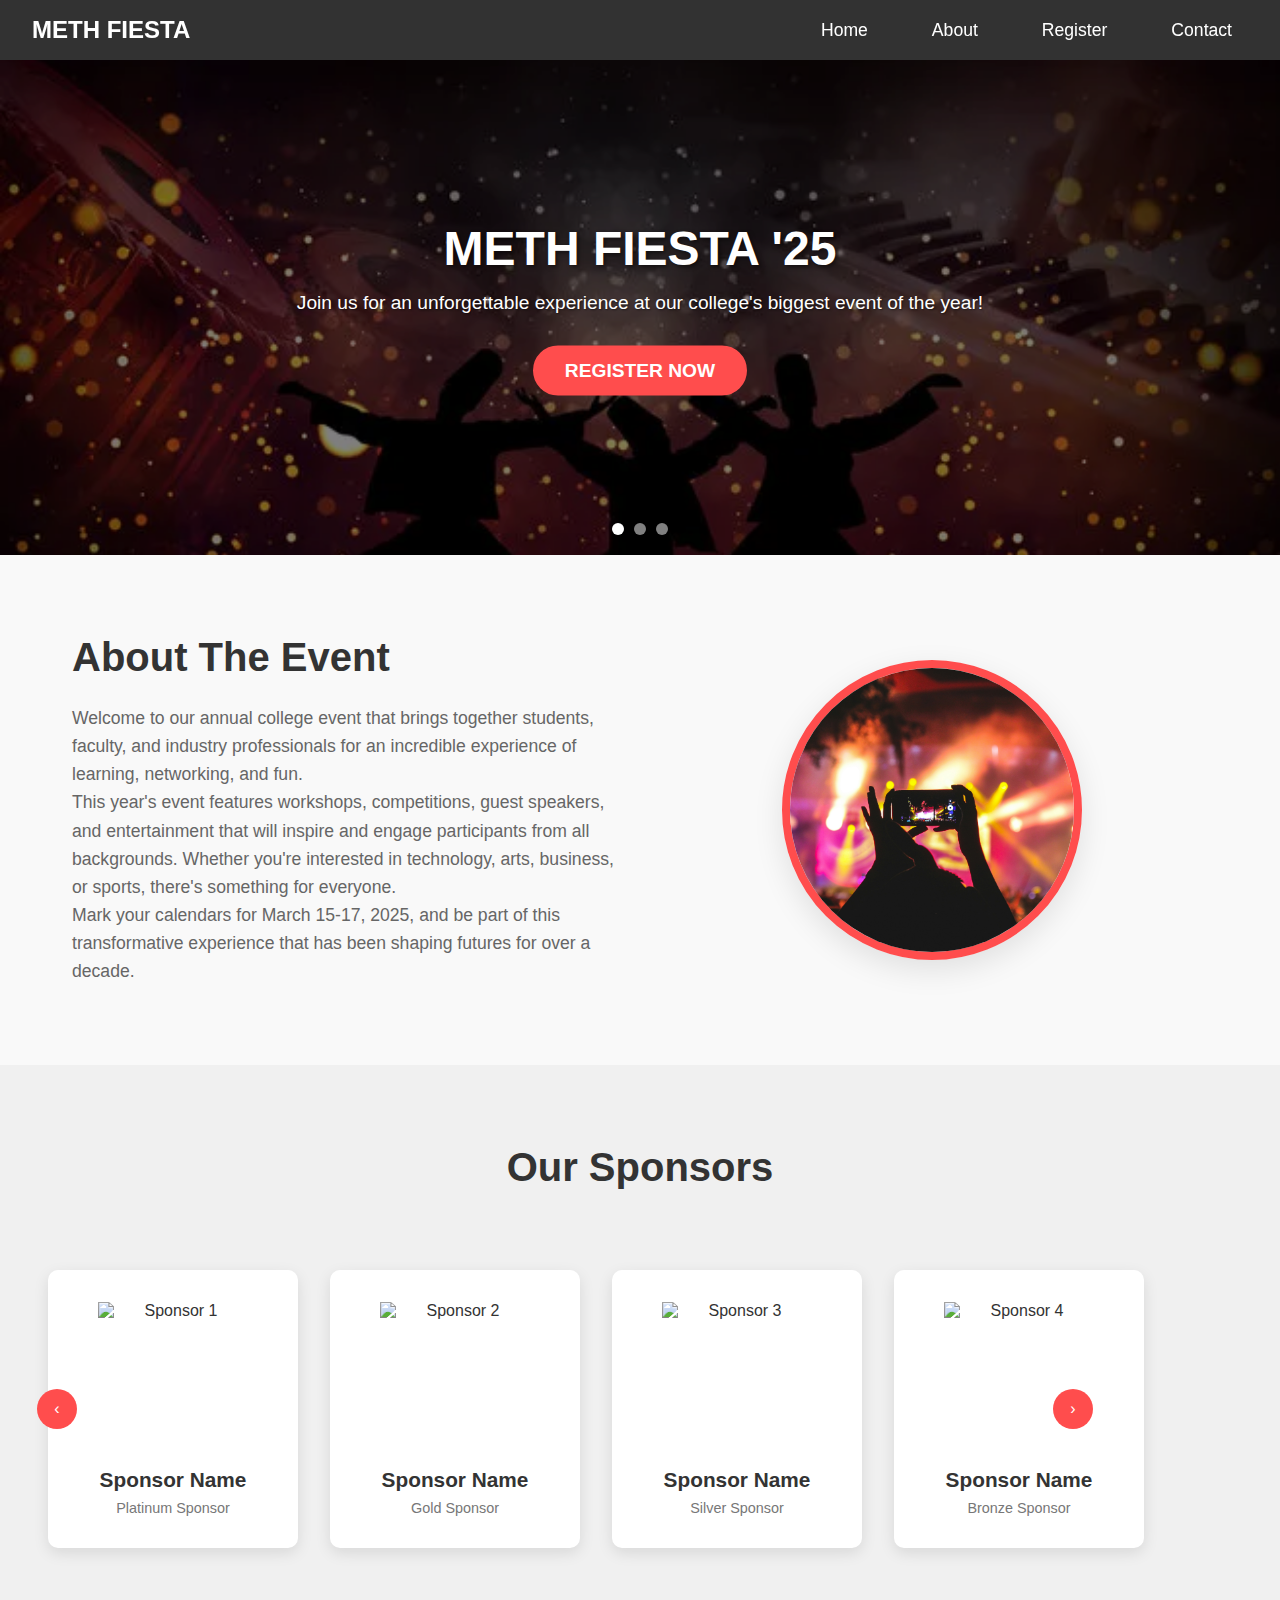
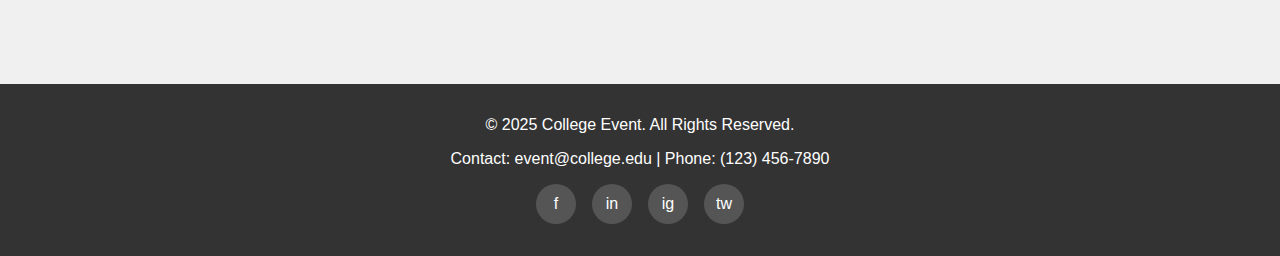
==== commit a4a14f3f: "2nd day end update" ====
--- a/index.html
+++ b/index.html
@@ -82,7 +82,7 @@
             height: 55vh;
             overflow: hidden;
             background-color: #000;
-            margin-top: 70px; /* Added to accommodate fixed header */
+            margin-top: 60px; /* Added to accommodate fixed header */
         }
         
         .slideshow {
@@ -414,7 +414,7 @@
     <!-- Header with Navigation -->
     <header class="main-header">
         <div class="logo">
-            <h2>EVENT 2025</h2>
+            <h2>METH FIESTA</h2>
         </div>
         <nav class="main-nav">
             <ul>
@@ -454,9 +454,9 @@
         </div>
         
         <div class="hero-content">
-            <h1>EVENT NAME 2025</h1>
+            <h1>METH FIESTA '25</h1>
             <p>Join us for an unforgettable experience at our college's biggest event of the year!</p>
-            <a href="register.html" class="register-btn">REGISTER NOW</a>
+            <a href="registration.html" class="register-btn">REGISTER NOW</a>
         </div>
     </section>
     
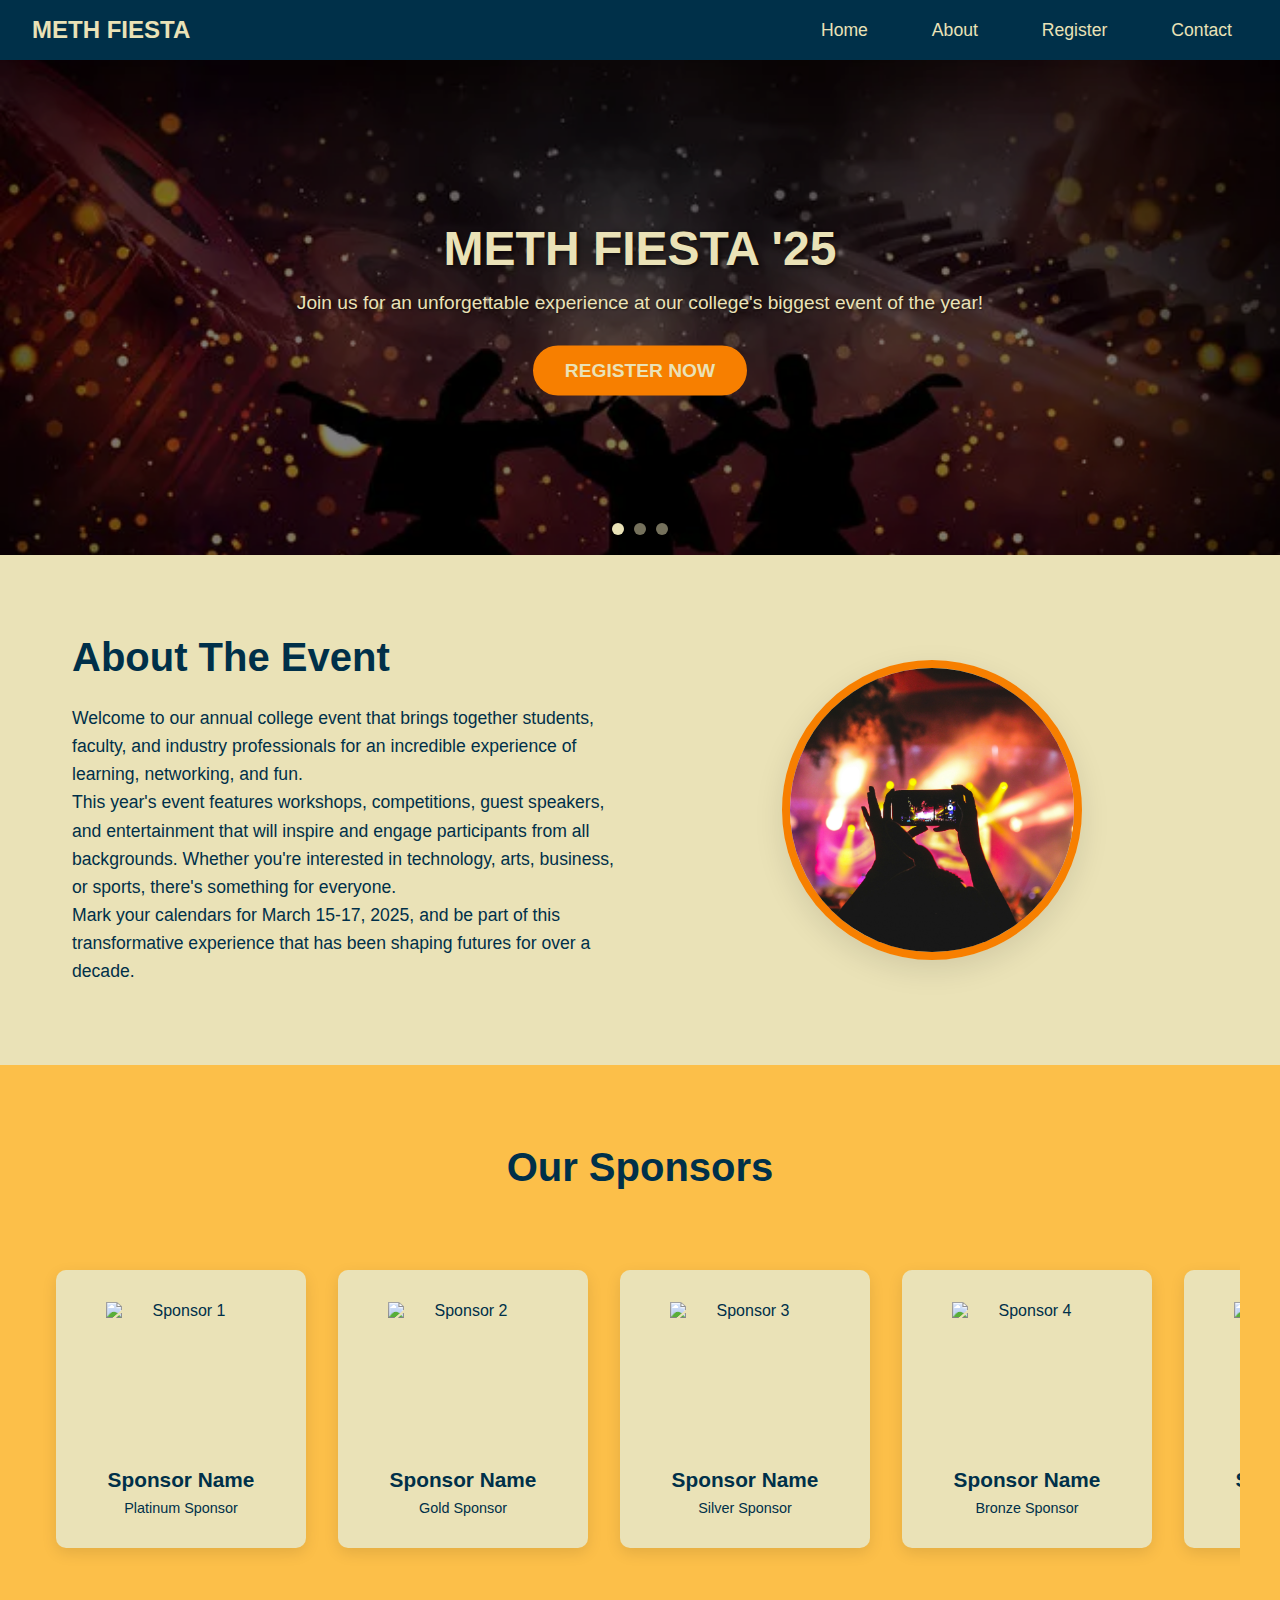
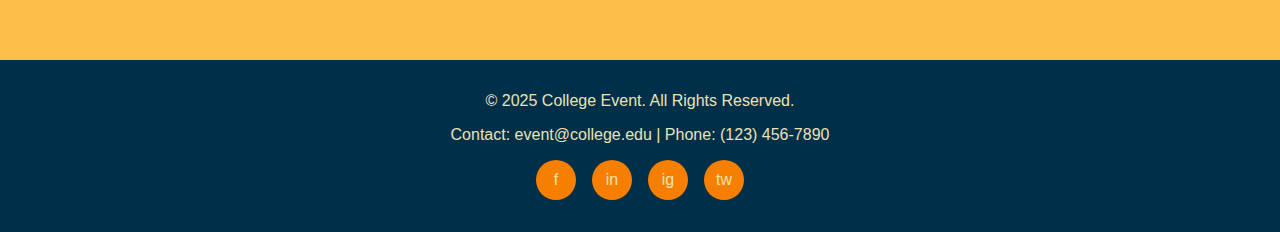
==== commit 8c83e69c: "3rd dat stuff" ====
--- a/index.html
+++ b/index.html
@@ -13,8 +13,8 @@
         }
         
         body {
-            background-color: #f9f9f9;
-            color: #333;
+            background-color: #EAE2B7;
+            color: #003049;
         }
         
         /* Header and Navigation */
@@ -27,13 +27,13 @@
             justify-content: space-between;
             align-items: center;
             padding: 1rem 2rem;
-            background-color: rgba(0, 0, 0, 0.8);
+            background-color: #003049;
             z-index: 1000;
             transition: all 0.3s ease;
         }
         
         .logo h2 {
-            color: white;
+            color: #EAE2B7;
             font-size: 1.5rem;
             font-weight: bold;
             margin: 0;
@@ -49,7 +49,7 @@
         }
         
         .main-nav ul li a {
-            color: white;
+            color: #EAE2B7;
             text-decoration: none;
             font-size: 1.1rem;
             font-weight: 500;
@@ -59,7 +59,7 @@
         }
         
         .main-nav ul li a:hover {
-            background-color: #ff4d4d;
+            background-color: #f77f00;
         }
         
         .mobile-menu-btn {
@@ -71,7 +71,7 @@
         .mobile-menu-btn span {
             width: 30px;
             height: 3px;
-            background-color: white;
+            background-color: #EAE2B7;
             margin: 3px 0;
             transition: all 0.3s ease;
         }
@@ -81,7 +81,7 @@
             position: relative;
             height: 55vh;
             overflow: hidden;
-            background-color: #000;
+            background-color: #003049;
             margin-top: 60px; /* Added to accommodate fixed header */
         }
         
@@ -121,7 +121,7 @@
             left: 50%;
             transform: translate(-50%, -50%);
             text-align: center;
-            color: white;
+            color: #EAE2B7;
             z-index: 10;
             width: 90%;
             max-width: 800px;
@@ -142,19 +142,19 @@
         .register-btn {
             display: inline-block;
             padding: 12px 30px;
-            background-color: #ff4d4d;
-            color: white;
+            background-color: #f77f00;
+            color: #EAE2B7;
             text-decoration: none;
             font-weight: bold;
             border-radius: 30px;
             font-size: 1.2rem;
             transition: all 0.3s ease;
-            border: 2px solid #ff4d4d;
+            border: 2px solid #f77f00;
         }
         
         .register-btn:hover {
             background-color: transparent;
-            color: white;
+            color: #EAE2B7;
             transform: translateY(-3px);
             box-shadow: 0 10px 20px rgba(0, 0, 0, 0.2);
         }
@@ -179,13 +179,13 @@
         .about-text h2 {
             font-size: 2.5rem;
             margin-bottom: 1.5rem;
-            color: #333;
+            color: #003049;
         }
         
         .about-text p {
             font-size: 1.1rem;
             line-height: 1.6;
-            color: #666;
+            color: #003049;
         }
         
         .about-image {
@@ -201,40 +201,54 @@
             height: 300px;
             border-radius: 50%;
             object-fit: cover;
-            border: 8px solid #ff4d4d;
+            border: 8px solid #f77f00;
             box-shadow: 0 10px 30px rgba(0, 0, 0, 0.1);
         }
         
         /* Sponsors Section */
         .sponsors-section {
             padding: 5rem 2rem;
-            background-color: #f0f0f0;
+            background-color: #fcbf49;
             text-align: center;
         }
         
         .sponsors-section h2 {
             font-size: 2.5rem;
             margin-bottom: 3rem;
-            color: #333;
+            color: #003049;
         }
         
         .sponsors-slider {
             max-width: 1200px;
-            margin: 0 5rem 1.5rem auto;
+            margin: 0 auto;
             position: relative;
             overflow: hidden;
         }
         
         .sponsors-container {
             display: flex;
-            transition: transform 0.5s ease;
+            animation: scroll 20s linear infinite;
+            width: fit-content;
+        }
+        
+        @keyframes scroll {
+            0% {
+                transform: translateX(0);
+            }
+            100% {
+                transform: translateX(-100%);
+            }
+        }
+        
+        .sponsors-container-inner {
+            display: flex;
             padding: 2rem 0;
         }
         
         .sponsor-card {
             min-width: 250px;
             margin: 0 1rem;
-            background-color: white;
+            background-color: #EAE2B7;
             border-radius: 10px;
             box-shadow: 0 5px 15px rgba(0, 0, 0, 0.1);
             padding: 2rem;
@@ -259,46 +273,18 @@
         .sponsor-card h3 {
             font-size: 1.3rem;
             margin-bottom: 0.5rem;
-            color: #333;
+            color: #003049;
         }
         
         .sponsor-card p {
             font-size: 0.9rem;
-            color: #777;
-        }
-        
-        .slider-btn {
-            position: absolute;
-            top: 50%;
-            transform: translateY(-50%);
-            background-color: #ff4d4d;
-            color: white;
-            border: none;
-            width: 40px;
-            height: 40px;
-            border-radius: 50%;
-            font-size: 1rem;
-            cursor: pointer;
-            z-index: 100;
-            transition: all 0.3s ease;
-        }
-        
-        .slider-btn:hover {
-            background-color: #e62e2e;
-        }
-        
-        .prev-btn {
-            left: 5px;
-        }
-        
-        .next-btn {
-            right: 75px;
+            color: #003049;
         }
         
         /* Footer */
         footer {
-            background-color: #333;
-            color: white;
+            background-color: #003049;
+            color: #EAE2B7;
             text-align: center;
             padding: 2rem;
         }
@@ -317,18 +303,18 @@
         .social-icon {
             width: 40px;
             height: 40px;
-            background-color: #555;
+            background-color: #f77f00;
             border-radius: 50%;
             display: flex;
             align-items: center;
             justify-content: center;
-            color: white;
+            color: #EAE2B7;
             text-decoration: none;
             transition: all 0.3s ease;
         }
         
         .social-icon:hover {
-            background-color: #ff4d4d;
+            background-color: #fcbf49;
             transform: translateY(-3px);
         }
         
@@ -345,7 +331,7 @@
         .indicator {
             width: 12px;
             height: 12px;
-            background-color: rgba(255, 255, 255, 0.5);
+            background-color: rgba(234, 226, 183, 0.5);
             border-radius: 50%;
             margin: 0 5px;
             cursor: pointer;
@@ -353,7 +339,7 @@
         }
         
         .indicator.active {
-            background-color: #fff;
+            background-color: #EAE2B7;
         }
         
         /* Responsive Design */
@@ -385,7 +371,7 @@
                 top: 100%;
                 left: 0;
                 width: 100%;
-                background-color: rgba(0, 0, 0, 0.9);
+                background-color: #003049;
                 padding: 1rem 0;
                 clip-path: polygon(0 0, 100% 0, 100% 0, 0 0);
                 transition: all 0.4s ease;
@@ -473,34 +459,79 @@
         </div>
     </section>
     
-    <!-- Sponsors Section -->
+    <!-- Sponsors Section with Continuous Slideshow -->
     <section class="sponsors-section">
         <h2>Our Sponsors</h2>
         <div class="sponsors-slider">
-            <button class="slider-btn prev-btn">&#8249;</button>
             <div class="sponsors-container">
-                <div class="sponsor-card">
-                    <img src="/api/placeholder/150/150" alt="Sponsor 1" class="sponsor-logo">
-                    <h3>Sponsor Name</h3>
-                    <p>Platinum Sponsor</p>
+                <!-- First set of sponsor cards -->
+                <div class="sponsors-container-inner">
+                    <div class="sponsor-card">
+                        <img src="/api/placeholder/150/150" alt="Sponsor 1" class="sponsor-logo">
+                        <h3>Sponsor Name</h3>
+                        <p>Platinum Sponsor</p>
+                    </div>
+                    <div class="sponsor-card">
+                        <img src="/api/placeholder/150/150" alt="Sponsor 2" class="sponsor-logo">
+                        <h3>Sponsor Name</h3>
+                        <p>Gold Sponsor</p>
+                    </div>
+                    <div class="sponsor-card">
+                        <img src="/api/placeholder/150/150" alt="Sponsor 3" class="sponsor-logo">
+                        <h3>Sponsor Name</h3>
+                        <p>Silver Sponsor</p>
+                    </div>
+                    <div class="sponsor-card">
+                        <img src="/api/placeholder/150/150" alt="Sponsor 4" class="sponsor-logo">
+                        <h3>Sponsor Name</h3>
+                        <p>Bronze Sponsor</p>
+                    </div>
+                    <div class="sponsor-card">
+                        <img src="/api/placeholder/150/150" alt="Sponsor 5" class="sponsor-logo">
+                        <h3>Sponsor Name</h3>
+                        <p>Bronze Sponsor</p>
+                    </div>
+                    <div class="sponsor-card">
+                        <img src="/api/placeholder/150/150" alt="Sponsor 6" class="sponsor-logo">
+                        <h3>Sponsor Name</h3>
+                        <p>Bronze Sponsor</p>
+                    </div>
                 </div>
-                <div class="sponsor-card">
-                    <img src="/api/placeholder/150/150" alt="Sponsor 2" class="sponsor-logo">
-                    <h3>Sponsor Name</h3>
-                    <p>Gold Sponsor</p>
-                </div>
-                <div class="sponsor-card">
-                    <img src="/api/placeholder/150/150" alt="Sponsor 3" class="sponsor-logo">
-                    <h3>Sponsor Name</h3>
-                    <p>Silver Sponsor</p>
-                </div>
-                <div class="sponsor-card">
-                    <img src="/api/placeholder/150/150" alt="Sponsor 4" class="sponsor-logo">
-                    <h3>Sponsor Name</h3>
-                    <p>Bronze Sponsor</p>
+                
+                <!-- Duplicate set for continuous scrolling -->
+                <div class="sponsors-container-inner">
+                    <div class="sponsor-card">
+                        <img src="/api/placeholder/150/150" alt="Sponsor 1" class="sponsor-logo">
+                        <h3>Sponsor Name</h3>
+                        <p>Platinum Sponsor</p>
+                    </div>
+                    <div class="sponsor-card">
+                        <img src="/api/placeholder/150/150" alt="Sponsor 2" class="sponsor-logo">
+                        <h3>Sponsor Name</h3>
+                        <p>Gold Sponsor</p>
+                    </div>
+                    <div class="sponsor-card">
+                        <img src="/api/placeholder/150/150" alt="Sponsor 3" class="sponsor-logo">
+                        <h3>Sponsor Name</h3>
+                        <p>Silver Sponsor</p>
+                    </div>
+                    <div class="sponsor-card">
+                        <img src="/api/placeholder/150/150" alt="Sponsor 4" class="sponsor-logo">
+                        <h3>Sponsor Name</h3>
+                        <p>Bronze Sponsor</p>
+                    </div>
+                    <div class="sponsor-card">
+                        <img src="/api/placeholder/150/150" alt="Sponsor 5" class="sponsor-logo">
+                        <h3>Sponsor Name</h3>
+                        <p>Bronze Sponsor</p>
+                    </div>
+                    <div class="sponsor-card">
+                        <img src="/api/placeholder/150/150" alt="Sponsor 6" class="sponsor-logo">
+                        <h3>Sponsor Name</h3>
+                        <p>Bronze Sponsor</p>
+                    </div>
                 </div>
             </div>
-            <button class="slider-btn next-btn">&#8250;</button>
         </div>
     </section>
     
@@ -517,7 +548,7 @@
     </footer>
 
     <script>
-        // Completely revised slideshow functionality
+        // Hero Slideshow functionality
         document.addEventListener('DOMContentLoaded', function() {
             // Hero Slideshow
             const slides = document.querySelectorAll('.slide');
@@ -558,33 +589,6 @@
             // Start the slideshow
             startSlideshow();
             
-            // Sponsors Slider
-            const sponsorsContainer = document.querySelector('.sponsors-container');
-            const sponsorCards = document.querySelectorAll('.sponsor-card');
-            const prevBtn = document.querySelector('.prev-btn');
-            const nextBtn = document.querySelector('.next-btn');
-            
-            let sponsorIndex = 0;
-            const cardWidth = 282; // card width + margin
-            
-            function moveSponsors() {
-                sponsorsContainer.style.transform = `translateX(${-sponsorIndex * cardWidth}px)`;
-            }
-            
-            prevBtn.addEventListener('click', () => {
-                sponsorIndex = Math.max(sponsorIndex - 1, 0);
-                moveSponsors();
-            });
-            
-            nextBtn.addEventListener('click', () => {
-                const maxIndex = sponsorCards.length - Math.floor(sponsorsContainer.clientWidth / cardWidth);
-                sponsorIndex = Math.min(sponsorIndex + 1, Math.max(0, maxIndex));
-                moveSponsors();
-            });
-            
-            // Adjust on window resize
-            window.addEventListener('resize', moveSponsors);
-            
             // Mobile menu functionality
             const mobileMenuBtn = document.querySelector('.mobile-menu-btn');
             const mainNav = document.querySelector('.main-nav');
@@ -598,9 +602,11 @@
             window.addEventListener('scroll', () => {
                 const header = document.querySelector('.main-header');
                 if (window.scrollY > 50) {
-                    header.style.backgroundColor = 'rgba(0, 0, 0, 0.9)';
+                    header.style.backgroundColor = '#003049';
+                    header.style.boxShadow = '0 2px 10px rgba(0, 0, 0, 0.2)';
                 } else {
-                    header.style.backgroundColor = 'rgba(0, 0, 0, 0.8)';
+                    header.style.backgroundColor = '#003049';
+                    header.style.boxShadow = 'none';
                 }
             });
         });
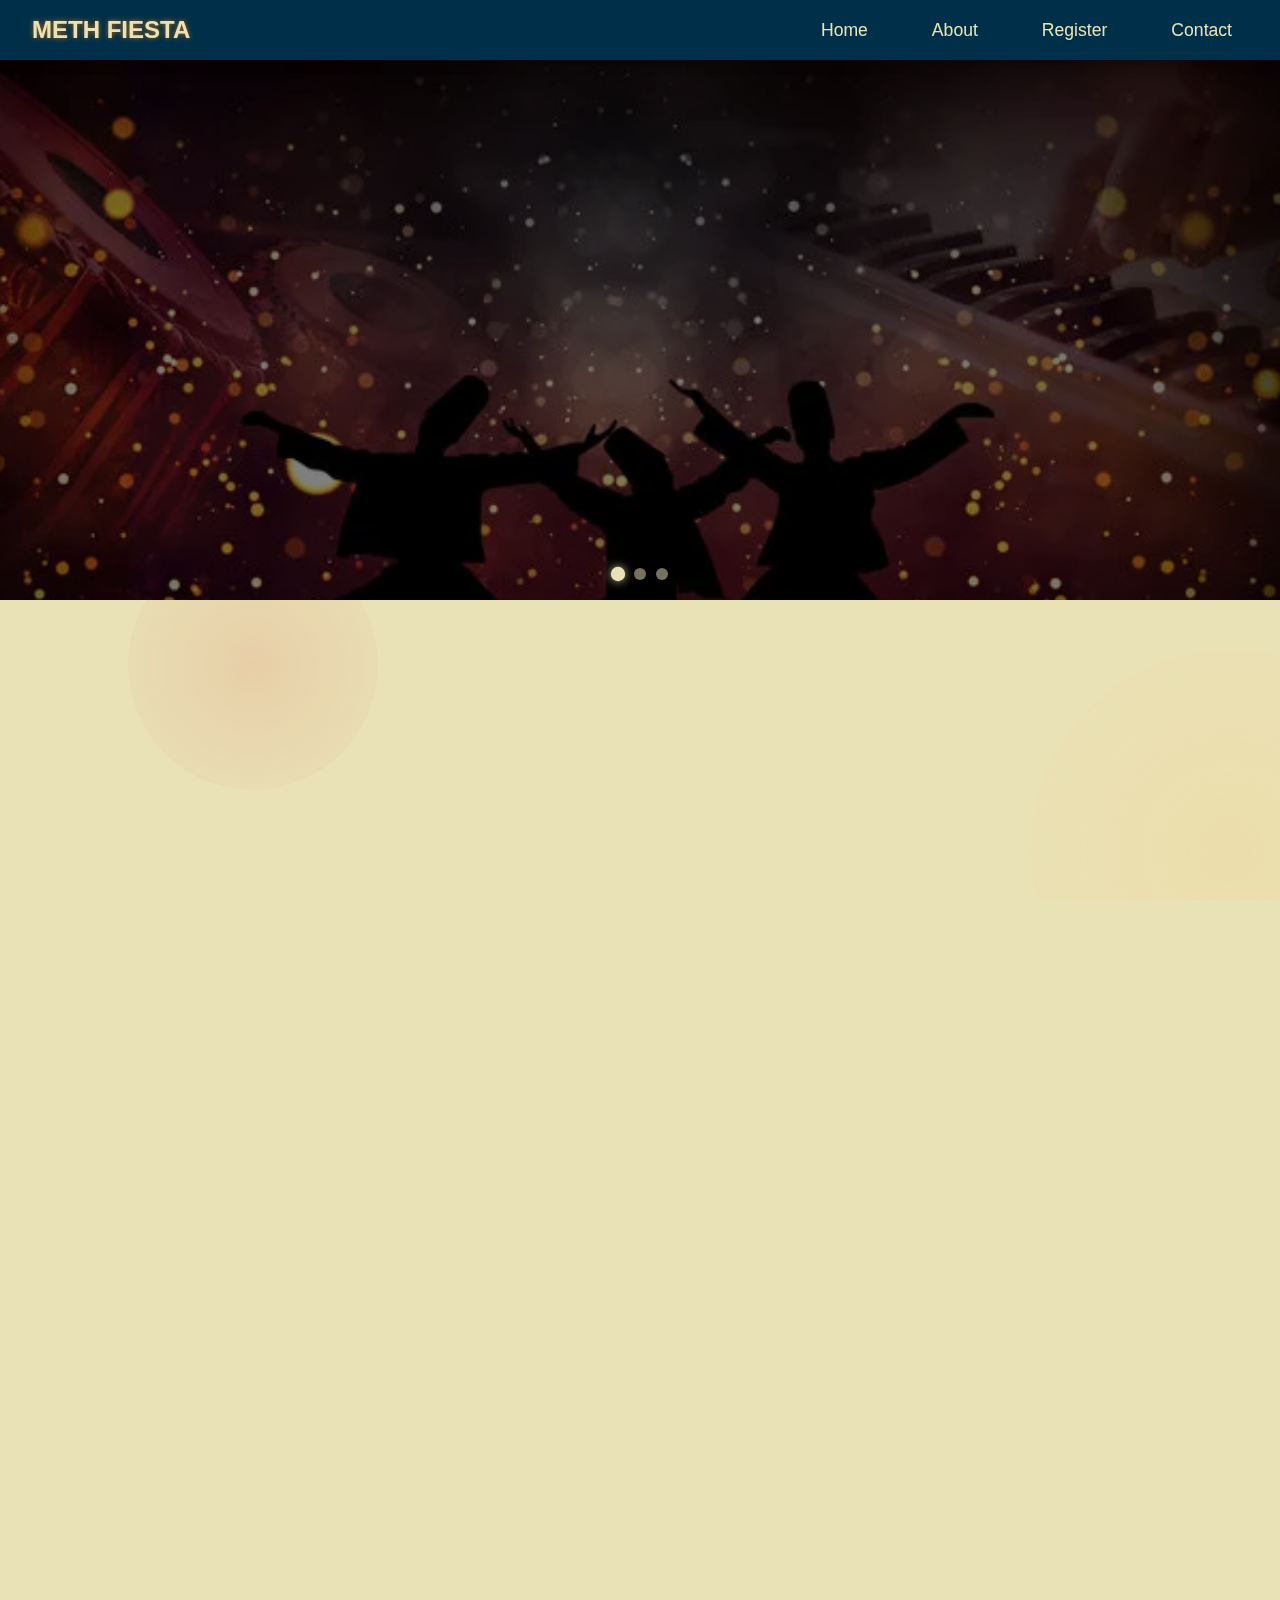
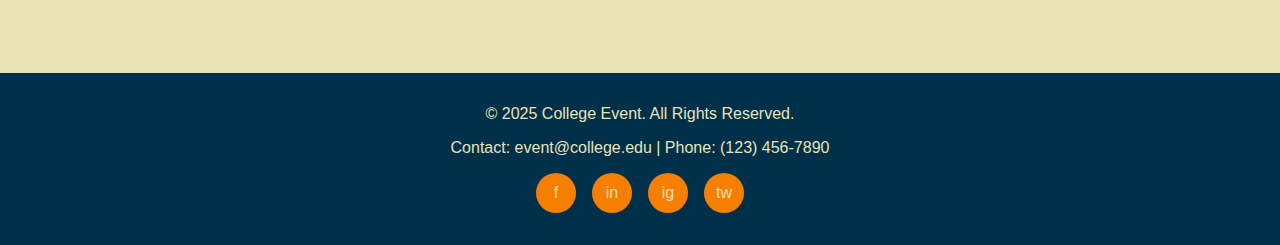
==== commit 2b9b31a4: "3rd day" ====
--- a/index.html
+++ b/index.html
@@ -4,399 +4,20 @@
     <meta charset="UTF-8">
     <meta name="viewport" content="width=device-width, initial-scale=1.0">
     <title>College Event</title>
-    <style>
-        * {
-            margin: 0;
-            padding: 0;
-            box-sizing: border-box;
-            font-family: 'Segoe UI', Tahoma, Geneva, Verdana, sans-serif;
-        }
-        
-        body {
-            background-color: #EAE2B7;
-            color: #003049;
-        }
-        
-        /* Header and Navigation */
-        .main-header {
-            position: fixed;
-            top: 0;
-            left: 0;
-            width: 100%;
-            display: flex;
-            justify-content: space-between;
-            align-items: center;
-            padding: 1rem 2rem;
-            background-color: #003049;
-            z-index: 1000;
-            transition: all 0.3s ease;
-        }
-        
-        .logo h2 {
-            color: #EAE2B7;
-            font-size: 1.5rem;
-            font-weight: bold;
-            margin: 0;
-        }
-        
-        .main-nav ul {
-            display: flex;
-            list-style: none;
-        }
-        
-        .main-nav ul li {
-            margin-left: 2rem;
-        }
-        
-        .main-nav ul li a {
-            color: #EAE2B7;
-            text-decoration: none;
-            font-size: 1.1rem;
-            font-weight: 500;
-            transition: all 0.3s ease;
-            padding: 0.5rem 1rem;
-            border-radius: 4px;
-        }
-        
-        .main-nav ul li a:hover {
-            background-color: #f77f00;
-        }
-        
-        .mobile-menu-btn {
-            display: none;
-            flex-direction: column;
-            cursor: pointer;
-        }
-        
-        .mobile-menu-btn span {
-            width: 30px;
-            height: 3px;
-            background-color: #EAE2B7;
-            margin: 3px 0;
-            transition: all 0.3s ease;
-        }
-        
-        /* Hero Section */
-        .hero-container {
-            position: relative;
-            height: 55vh;
-            overflow: hidden;
-            background-color: #003049;
-            margin-top: 60px; /* Added to accommodate fixed header */
-        }
-        
-        .slideshow {
-            width: 100%;
-            height: 100%;
-            position: relative;
-        }
-        
-        /* New slide implementation */
-        .slide {
-            position: absolute;
-            top: 0;
-            left: 0;
-            width: 100%;
-            height: 100%;
-            opacity: 0;
-            transition: opacity 1s ease-in-out;
-            z-index: 1;
-        }
-        
-        .slide img {
-            width: 100%;
-            height: 100%;
-            object-fit: cover;
-            filter: brightness(0.5); /* Darkens the image for better text readability */
-        }
-        
-        .slide.active {
-            opacity: 1;
-            z-index: 2;
-        }
-        
-        .hero-content {
-            position: absolute;
-            top: 50%;
-            left: 50%;
-            transform: translate(-50%, -50%);
-            text-align: center;
-            color: #EAE2B7;
-            z-index: 10;
-            width: 90%;
-            max-width: 800px;
-        }
-        
-        .hero-content h1 {
-            font-size: 3rem;
-            margin-bottom: 1rem;
-            text-shadow: 2px 2px 4px rgba(0, 0, 0, 0.5);
-        }
-        
-        .hero-content p {
-            font-size: 1.2rem;
-            margin-bottom: 2rem;
-            text-shadow: 1px 1px 2px rgba(0, 0, 0, 0.5);
-        }
-        
-        .register-btn {
-            display: inline-block;
-            padding: 12px 30px;
-            background-color: #f77f00;
-            color: #EAE2B7;
-            text-decoration: none;
-            font-weight: bold;
-            border-radius: 30px;
-            font-size: 1.2rem;
-            transition: all 0.3s ease;
-            border: 2px solid #f77f00;
-        }
-        
-        .register-btn:hover {
-            background-color: transparent;
-            color: #EAE2B7;
-            transform: translateY(-3px);
-            box-shadow: 0 10px 20px rgba(0, 0, 0, 0.2);
-        }
-        
-        /* About Section */
-        .about-section {
-            padding: 5rem 2rem;
-            display: flex;
-            flex-wrap: wrap;
-            align-items: center;
-            justify-content: space-between;
-            max-width: 1200px;
-            margin: 0 auto;
-        }
-        
-        .about-text {
-            flex: 1;
-            min-width: 300px;
-            padding-right: 2rem;
-        }
-        
-        .about-text h2 {
-            font-size: 2.5rem;
-            margin-bottom: 1.5rem;
-            color: #003049;
-        }
-        
-        .about-text p {
-            font-size: 1.1rem;
-            line-height: 1.6;
-            color: #003049;
-        }
-        
-        .about-image {
-            flex: 1;
-            min-width: 300px;
-            display: flex;
-            justify-content: center;
-            align-items: center;
-        }
-        
-        .circle-image {
-            width: 300px;
-            height: 300px;
-            border-radius: 50%;
-            object-fit: cover;
-            border: 8px solid #f77f00;
-            box-shadow: 0 10px 30px rgba(0, 0, 0, 0.1);
-        }
-        
-        /* Sponsors Section */
-        .sponsors-section {
-            padding: 5rem 2rem;
-            background-color: #fcbf49;
-            text-align: center;
-        }
-        
-        .sponsors-section h2 {
-            font-size: 2.5rem;
-            margin-bottom: 3rem;
-            color: #003049;
-        }
-        
-        .sponsors-slider {
-            max-width: 1200px;
-            margin: 0 auto;
-            position: relative;
-            overflow: hidden;
-        }
-        
-        .sponsors-container {
-            display: flex;
-            animation: scroll 20s linear infinite;
-            width: fit-content;
-        }
-        
-        @keyframes scroll {
-            0% {
-                transform: translateX(0);
-            }
-            100% {
-                transform: translateX(-100%);
-            }
-        }
-        
-        .sponsors-container-inner {
-            display: flex;
-            padding: 2rem 0;
-        }
-        
-        .sponsor-card {
-            min-width: 250px;
-            margin: 0 1rem;
-            background-color: #EAE2B7;
-            border-radius: 10px;
-            box-shadow: 0 5px 15px rgba(0, 0, 0, 0.1);
-            padding: 2rem;
-            display: flex;
-            flex-direction: column;
-            align-items: center;
-            transition: all 0.3s ease;
-        }
-        
-        .sponsor-card:hover {
-            transform: translateY(-10px);
-            box-shadow: 0 15px 30px rgba(0, 0, 0, 0.15);
-        }
-        
-        .sponsor-logo {
-            width: 150px;
-            height: 150px;
-            object-fit: contain;
-            margin-bottom: 1rem;
-        }
-        
-        .sponsor-card h3 {
-            font-size: 1.3rem;
-            margin-bottom: 0.5rem;
-            color: #003049;
-        }
-        
-        .sponsor-card p {
-            font-size: 0.9rem;
-            color: #003049;
-        }
-        
-        /* Footer */
-        footer {
-            background-color: #003049;
-            color: #EAE2B7;
-            text-align: center;
-            padding: 2rem;
-        }
-        
-        footer p {
-            margin-bottom: 1rem;
-        }
-        
-        .social-icons {
-            display: flex;
-            justify-content: center;
-            gap: 1rem;
-            margin-top: 1rem;
-        }
-        
-        .social-icon {
-            width: 40px;
-            height: 40px;
-            background-color: #f77f00;
-            border-radius: 50%;
-            display: flex;
-            align-items: center;
-            justify-content: center;
-            color: #EAE2B7;
-            text-decoration: none;
-            transition: all 0.3s ease;
-        }
-        
-        .social-icon:hover {
-            background-color: #fcbf49;
-            transform: translateY(-3px);
-        }
-        
-        /* Slideshow indicators */
-        .slide-indicators {
-            position: absolute;
-            bottom: 20px;
-            left: 50%;
-            transform: translateX(-50%);
-            display: flex;
-            z-index: 15;
-        }
-        
-        .indicator {
-            width: 12px;
-            height: 12px;
-            background-color: rgba(234, 226, 183, 0.5);
-            border-radius: 50%;
-            margin: 0 5px;
-            cursor: pointer;
-            transition: background-color 0.3s ease;
-        }
-        
-        .indicator.active {
-            background-color: #EAE2B7;
-        }
-        
-        /* Responsive Design */
-        @media (max-width: 768px) {
-            .hero-content h1 {
-                font-size: 2rem;
-            }
-            
-            .hero-content p {
-                font-size: 1rem;
-            }
-            
-            .about-section {
-                flex-direction: column;
-            }
-            
-            .about-text {
-                padding-right: 0;
-                margin-bottom: 2rem;
-            }
-            
-            .circle-image {
-                width: 250px;
-                height: 250px;
-            }
-            
-            .main-nav {
-                position: absolute;
-                top: 100%;
-                left: 0;
-                width: 100%;
-                background-color: #003049;
-                padding: 1rem 0;
-                clip-path: polygon(0 0, 100% 0, 100% 0, 0 0);
-                transition: all 0.4s ease;
-            }
-            
-            .main-nav.active {
-                clip-path: polygon(0 0, 100% 0, 100% 100%, 0 100%);
-            }
-            
-            .main-nav ul {
-                flex-direction: column;
-                align-items: center;
-            }
-            
-            .main-nav ul li {
-                margin: 0.5rem 0;
-            }
-            
-            .mobile-menu-btn {
-                display: flex;
-            }
-        }
-    </style>
+    <link rel="stylesheet" href="main.css">
 </head>
 <body>
+    <!-- Animated Shapes Background -->
+    <div class="shapes-container">
+        <div class="shape shape-1"></div>
+        <div class="shape shape-2"></div>
+        <div class="shape shape-3"></div>
+        <div class="shape shape-4"></div>
+    </div>
+    
+    <!-- Glitter Effect -->
+    <div class="glitter-container" id="glitterContainer"></div>
+    
     <!-- Header with Navigation -->
     <header class="main-header">
         <div class="logo">
@@ -420,7 +41,6 @@
     <!-- Hero Section with Slideshow -->
     <section class="hero-container">
         <div class="slideshow">
-            <!-- Changed slide structure to include img elements properly -->
             <div class="slide active">
                 <img src="qawalli1.webp" alt="Event Image 1">
             </div>
@@ -432,7 +52,6 @@
             </div>
         </div>
         
-        <!-- Added slide indicators -->
         <div class="slide-indicators">
             <span class="indicator active" data-index="0"></span>
             <span class="indicator" data-index="1"></span>
@@ -455,7 +74,13 @@
             <p>Mark your calendars for March 15-17, 2025, and be part of this transformative experience that has been shaping futures for over a decade.</p>
         </div>
         <div class="about-image">
-            <img src="event1.jpg" alt="Event Image" class="circle-image">
+            <div class="image-container">
+                <!-- Decorative shapes that will be behind the image -->
+                <div class="shape spiky-star"></div>
+                <div class="shape triangle"></div>
+                <div class="shape circle-shape"></div>
+                <img src="event1.jpg" alt="Event Image" class="circle-image">
+            </div>
         </div>
     </section>
     
@@ -467,31 +92,37 @@
                 <!-- First set of sponsor cards -->
                 <div class="sponsors-container-inner">
                     <div class="sponsor-card">
+                        <div class="card-shine"></div>
                         <img src="/api/placeholder/150/150" alt="Sponsor 1" class="sponsor-logo">
                         <h3>Sponsor Name</h3>
                         <p>Platinum Sponsor</p>
                     </div>
                     <div class="sponsor-card">
+                        <div class="card-shine"></div>
                         <img src="/api/placeholder/150/150" alt="Sponsor 2" class="sponsor-logo">
                         <h3>Sponsor Name</h3>
                         <p>Gold Sponsor</p>
                     </div>
                     <div class="sponsor-card">
+                        <div class="card-shine"></div>
                         <img src="/api/placeholder/150/150" alt="Sponsor 3" class="sponsor-logo">
                         <h3>Sponsor Name</h3>
                         <p>Silver Sponsor</p>
                     </div>
                     <div class="sponsor-card">
+                        <div class="card-shine"></div>
                         <img src="/api/placeholder/150/150" alt="Sponsor 4" class="sponsor-logo">
                         <h3>Sponsor Name</h3>
                         <p>Bronze Sponsor</p>
                     </div>
                     <div class="sponsor-card">
+                        <div class="card-shine"></div>
                         <img src="/api/placeholder/150/150" alt="Sponsor 5" class="sponsor-logo">
                         <h3>Sponsor Name</h3>
                         <p>Bronze Sponsor</p>
                     </div>
                     <div class="sponsor-card">
+                        <div class="card-shine"></div>
                         <img src="/api/placeholder/150/150" alt="Sponsor 6" class="sponsor-logo">
                         <h3>Sponsor Name</h3>
                         <p>Bronze Sponsor</p>
@@ -501,31 +132,37 @@
                 <!-- Duplicate set for continuous scrolling -->
                 <div class="sponsors-container-inner">
                     <div class="sponsor-card">
+                        <div class="card-shine"></div>
                         <img src="/api/placeholder/150/150" alt="Sponsor 1" class="sponsor-logo">
                         <h3>Sponsor Name</h3>
                         <p>Platinum Sponsor</p>
                     </div>
                     <div class="sponsor-card">
+                        <div class="card-shine"></div>
                         <img src="/api/placeholder/150/150" alt="Sponsor 2" class="sponsor-logo">
                         <h3>Sponsor Name</h3>
                         <p>Gold Sponsor</p>
                     </div>
                     <div class="sponsor-card">
+                        <div class="card-shine"></div>
                         <img src="/api/placeholder/150/150" alt="Sponsor 3" class="sponsor-logo">
                         <h3>Sponsor Name</h3>
                         <p>Silver Sponsor</p>
                     </div>
                     <div class="sponsor-card">
+                        <div class="card-shine"></div>
                         <img src="/api/placeholder/150/150" alt="Sponsor 4" class="sponsor-logo">
                         <h3>Sponsor Name</h3>
                         <p>Bronze Sponsor</p>
                     </div>
                     <div class="sponsor-card">
+                        <div class="card-shine"></div>
                         <img src="/api/placeholder/150/150" alt="Sponsor 5" class="sponsor-logo">
                         <h3>Sponsor Name</h3>
                         <p>Bronze Sponsor</p>
                     </div>
                     <div class="sponsor-card">
+                        <div class="card-shine"></div>
                         <img src="/api/placeholder/150/150" alt="Sponsor 6" class="sponsor-logo">
                         <h3>Sponsor Name</h3>
                         <p>Bronze Sponsor</p>
@@ -547,69 +184,6 @@
         </div>
     </footer>
 
-    <script>
-        // Hero Slideshow functionality
-        document.addEventListener('DOMContentLoaded', function() {
-            // Hero Slideshow
-            const slides = document.querySelectorAll('.slide');
-            const indicators = document.querySelectorAll('.indicator');
-            let currentSlide = 0;
-            
-            // Initialize the slideshow
-            function startSlideshow() {
-                setInterval(nextSlide, 5000);
-            }
-            
-            // Change to the specified slide
-            function goToSlide(n) {
-                // Remove active class from all slides and indicators
-                slides.forEach(slide => slide.classList.remove('active'));
-                indicators.forEach(indicator => indicator.classList.remove('active'));
-                
-                // Set the current slide
-                currentSlide = (n + slides.length) % slides.length;
-                
-                // Activate the current slide and indicator
-                slides[currentSlide].classList.add('active');
-                indicators[currentSlide].classList.add('active');
-            }
-            
-            // Go to the next slide
-            function nextSlide() {
-                goToSlide(currentSlide + 1);
-            }
-            
-            // Add click events to indicators
-            indicators.forEach(indicator => {
-                indicator.addEventListener('click', function() {
-                    goToSlide(parseInt(this.getAttribute('data-index')));
-                });
-            });
-            
-            // Start the slideshow
-            startSlideshow();
-            
-            // Mobile menu functionality
-            const mobileMenuBtn = document.querySelector('.mobile-menu-btn');
-            const mainNav = document.querySelector('.main-nav');
-            
-            mobileMenuBtn.addEventListener('click', () => {
-                mainNav.classList.toggle('active');
-                mobileMenuBtn.classList.toggle('active');
-            });
-            
-            // Change header background on scroll
-            window.addEventListener('scroll', () => {
-                const header = document.querySelector('.main-header');
-                if (window.scrollY > 50) {
-                    header.style.backgroundColor = '#003049';
-                    header.style.boxShadow = '0 2px 10px rgba(0, 0, 0, 0.2)';
-                } else {
-                    header.style.backgroundColor = '#003049';
-                    header.style.boxShadow = 'none';
-                }
-            });
-        });
-    </script>
+    <script src="main.js"></script>
 </body>
 </html>--- a/main.css
+++ b/main.css
@@ -0,0 +1,793 @@
+* {
+    margin: 0;
+    padding: 0;
+    box-sizing: border-box;
+    font-family: 'Segoe UI', Tahoma, Geneva, Verdana, sans-serif;
+}
+
+body {
+    background-color: #EAE2B7;
+    color: #003049;
+    overflow-x: hidden;
+    position: relative;
+}
+
+/* Animated Shapes Background */
+.shapes-container {
+    position: fixed;
+    top: 0;
+    left: 0;
+    width: 100%;
+    height: 100%;
+    z-index: -1;
+    overflow: hidden;
+    pointer-events: none;
+}
+
+.shape {
+    position: absolute;
+    border-radius: 50%;
+    opacity: 0.1;
+}
+
+.shape-1 {
+    width: 300px;
+    height: 300px;
+    background: radial-gradient(circle, #f77f00, transparent);
+    top: -100px;
+    left: -100px;
+    animation: floatAnimation 15s infinite alternate ease-in-out;
+}
+
+.shape-2 {
+    width: 400px;
+    height: 400px;
+    background: radial-gradient(circle, #fcbf49, transparent);
+    bottom: -150px;
+    right: -150px;
+    animation: floatAnimation 18s infinite alternate-reverse ease-in-out;
+}
+
+.shape-3 {
+    width: 250px;
+    height: 250px;
+    background: radial-gradient(circle, #d62828, transparent);
+    top: 60%;
+    left: 10%;
+    animation: floatAnimation 12s infinite alternate ease-in-out;
+}
+
+.shape-4 {
+    width: 350px;
+    height: 350px;
+    background: radial-gradient(circle, #003049, transparent);
+    top: 20%;
+    right: 10%;
+    animation: floatAnimation 20s infinite alternate-reverse ease-in-out;
+}
+
+@keyframes floatAnimation {
+    0% {
+        transform: translate(0, 0) rotate(0deg);
+    }
+    100% {
+        transform: translate(30px, 30px) rotate(10deg);
+    }
+}
+
+/* Glitter Effect */
+.glitter-container {
+    position: fixed;
+    top: 0;
+    left: 0;
+    width: 100%;
+    height: 100%;
+    pointer-events: none;
+    z-index: 1000;
+}
+
+.glitter {
+    position: absolute;
+    width: 5px;
+    height: 5px;
+    background-color: white;
+    border-radius: 50%;
+    opacity: 0;
+    pointer-events: none;
+    animation: glitter 1.5s ease-in-out forwards;
+}
+
+@keyframes glitter {
+    0% {
+        transform: scale(0);
+        opacity: 0;
+    }
+    50% {
+        transform: scale(1);
+        opacity: 0.8;
+    }
+    100% {
+        transform: scale(0);
+        opacity: 0;
+    }
+}
+
+/* Header and Navigation */
+.main-header {
+    position: fixed;
+    top: 0;
+    left: 0;
+    width: 100%;
+    display: flex;
+    justify-content: space-between;
+    align-items: center;
+    padding: 1rem 2rem;
+    background-color: #003049;
+    z-index: 1000;
+    transition: all 0.3s ease;
+    box-shadow: 0 4px 10px rgba(0, 0, 0, 0.2);
+}
+
+.logo h2 {
+    color: #EAE2B7;
+    font-size: 1.5rem;
+    font-weight: bold;
+    margin: 0;
+    text-shadow: 0 0 5px rgba(247, 127, 0, 0.7);
+    animation: pulsate 2s infinite alternate;
+}
+
+@keyframes pulsate {
+    0% {
+        text-shadow: 0 0 4px rgba(247, 127, 0, 0.7);
+    }
+    100% {
+        text-shadow: 0 0 8px rgba(247, 127, 0, 1), 0 0 15px rgba(252, 191, 73, 0.8);
+    }
+}
+
+.main-nav ul {
+    display: flex;
+    list-style: none;
+}
+
+.main-nav ul li {
+    margin-left: 2rem;
+}
+
+.main-nav ul li a {
+    color: #EAE2B7;
+    text-decoration: none;
+    font-size: 1.1rem;
+    font-weight: 500;
+    transition: all 0.3s ease;
+    padding: 0.5rem 1rem;
+    border-radius: 4px;
+    position: relative;
+    overflow: hidden;
+}
+
+.main-nav ul li a:before {
+    content: '';
+    position: absolute;
+    bottom: 0;
+    left: 50%;
+    width: 0;
+    height: 2px;
+    background-color: #f77f00;
+    transition: all 0.3s ease;
+    transform: translateX(-50%);
+}
+
+.main-nav ul li a:hover:before {
+    width: 80%;
+}
+
+.main-nav ul li a:hover {
+    color: #f77f00;
+    background-color: rgba(247, 127, 0, 0.1);
+}
+
+.mobile-menu-btn {
+    display: none;
+    flex-direction: column;
+    cursor: pointer;
+}
+
+.mobile-menu-btn span {
+    width: 30px;
+    height: 3px;
+    background-color: #EAE2B7;
+    margin: 3px 0;
+    transition: all 0.3s ease;
+}
+
+/* Hero Section */
+.hero-container {
+    position: relative;
+    height: 60vh;
+    overflow: hidden;
+    background-color: #003049;
+    margin-top: 60px;
+}
+
+.slideshow {
+    width: 100%;
+    height: 100%;
+    position: relative;
+}
+
+.slide {
+    position: absolute;
+    top: 0;
+    left: 0;
+    width: 100%;
+    height: 100%;
+    opacity: 0;
+    transition: opacity 1s ease-in-out;
+    z-index: 1;
+}
+
+.slide img {
+    width: 100%;
+    height: 100%;
+    object-fit: cover;
+    filter: brightness(0.5);
+    transform: scale(1);
+    transition: transform 8s ease-in-out;
+}
+
+.slide.active img {
+    transform: scale(1.1);
+}
+
+.slide.active {
+    opacity: 1;
+    z-index: 2;
+}
+
+.hero-content {
+    position: absolute;
+    top: 50%;
+    left: 50%;
+    transform: translate(-50%, -50%);
+    text-align: center;
+    color: #EAE2B7;
+    z-index: 10;
+    width: 90%;
+    max-width: 800px;
+}
+
+.hero-content h1 {
+    font-size: 3.5rem;
+    margin-bottom: 1rem;
+    text-shadow: 2px 2px 4px rgba(0, 0, 0, 0.5);
+    animation: titleReveal 1s ease forwards;
+    opacity: 0;
+    transform: translateY(20px);
+}
+
+@keyframes titleReveal {
+    to {
+        opacity: 1;
+        transform: translateY(0);
+    }
+}
+
+.hero-content p {
+    font-size: 1.2rem;
+    margin-bottom: 2rem;
+    text-shadow: 1px 1px 2px rgba(0, 0, 0, 0.5);
+    animation: textReveal 1s ease forwards;
+    opacity: 0;
+    transform: translateY(20px);
+    animation-delay: 0.3s;
+}
+
+@keyframes textReveal {
+    to {
+        opacity: 1;
+        transform: translateY(0);
+    }
+}
+
+.register-btn {
+    display: inline-block;
+    padding: 12px 30px;
+    background-color: #f77f00;
+    color: #EAE2B7;
+    text-decoration: none;
+    font-weight: bold;
+    border-radius: 30px;
+    font-size: 1.2rem;
+    transition: all 0.3s ease;
+    border: 2px solid #f77f00;
+    animation: btnReveal 1s ease forwards;
+    opacity: 0;
+    transform: translateY(20px);
+    animation-delay: 0.6s;
+    position: relative;
+    overflow: hidden;
+}
+
+.register-btn:before {
+    content: '';
+    position: absolute;
+    top: 0;
+    left: -100%;
+    width: 100%;
+    height: 100%;
+    background: linear-gradient(90deg, transparent, rgba(255, 255, 255, 0.2), transparent);
+    transition: 0.5s;
+}
+
+.register-btn:hover:before {
+    left: 100%;
+}
+
+@keyframes btnReveal {
+    to {
+        opacity: 1;
+        transform: translateY(0);
+    }
+}
+
+.register-btn:hover {
+    background-color: transparent;
+    color: #EAE2B7;
+    transform: translateY(-3px);
+    box-shadow: 0 10px 20px rgba(0, 0, 0, 0.2);
+}
+
+/* Pop Element */
+.pop-element {
+    position: absolute;
+    top: -20px;
+    right: 0;
+    background-color: #d62828;
+    color: white;
+    padding: 8px 20px;
+    border-radius: 20px;
+    font-weight: bold;
+    font-size: 1rem;
+    transform: rotate(5deg);
+    box-shadow: 0 4px 10px rgba(0, 0, 0, 0.3);
+    animation: popBounce 2s infinite;
+}
+
+@keyframes popBounce {
+    0%, 100% {
+        transform: rotate(5deg) scale(1);
+    }
+    50% {
+        transform: rotate(5deg) scale(1.1);
+    }
+}
+
+/* Slide Indicators */
+.slide-indicators {
+    position: absolute;
+    bottom: 20px;
+    left: 50%;
+    transform: translateX(-50%);
+    display: flex;
+    z-index: 15;
+}
+
+.indicator {
+    width: 12px;
+    height: 12px;
+    background-color: rgba(234, 226, 183, 0.5);
+    border-radius: 50%;
+    margin: 0 5px;
+    cursor: pointer;
+    transition: all 0.3s ease;
+}
+
+.indicator.active {
+    background-color: #EAE2B7;
+    transform: scale(1.2);
+    box-shadow: 0 0 8px rgba(234, 226, 183, 0.8);
+}
+
+/* About Section */
+.about-section {
+    display: flex;
+    align-items: center;
+    padding: 40px;
+    max-width: 1200px;
+    margin: 0 auto;
+}
+
+.about-text {
+    flex: 1;
+    padding-right: 40px;
+}
+
+.about-image {
+    flex: 1;
+    display: flex;
+    justify-content: center;
+}
+
+.image-container {
+    position: relative;
+    width: 300px;
+    height: 300px;
+}
+
+.circle-image {
+    width: 100%;
+    height: 100%;
+    border-radius: 50%;
+    object-fit: cover;
+    position: relative;
+    z-index: 10; /* Higher z-index to be above the shapes */
+}
+
+/* Decorative shapes */
+.shape {
+    position: absolute;
+    z-index: 5; /* Lower z-index to be behind the image */
+}
+
+.spiky-star {
+    width: 200px;
+    height: 200px;
+    background: #FFD700;
+    clip-path: polygon(
+        50% 0%, 61% 35%, 98% 35%, 68% 57%, 79% 91%,
+        50% 70%, 21% 91%, 32% 57%, 2% 35%, 39% 35%
+    );
+    top: -20px;
+    right: 30px;
+    transform: rotate(15deg);
+}
+
+.triangle {
+    width: 200px;
+    height: 200px;
+    background: #4CAF50;
+    clip-path: polygon(50% 0%, 0% 100%, 100% 100%);
+    bottom: 0;
+    left: -5px;
+}
+
+.circle-shape {
+    width: 80px;
+    height: 80px;
+    background: #2196F3;
+    border-radius: 50%;
+    top: 50%;
+    right: -10px;
+}
+
+.about-text h2 {
+    font-size: 2.5rem;
+    margin-bottom: 1.5rem;
+    color: #003049;
+    position: relative;
+    display: inline-block;
+}
+
+.about-text h2:after {
+    content: '';
+    position: absolute;
+    bottom: -10px;
+    left: 0;
+    width: 80px;
+    height: 4px;
+    background-color: #f77f00;
+    border-radius: 2px;
+}
+
+.about-text p {
+    font-size: 1.1rem;
+    line-height: 1.6;
+    color: #003049;
+    margin-bottom: 1rem;
+}
+
+.about-image {
+    flex: 1;
+    min-width: 300px;
+    display: flex;
+    justify-content: center;
+    align-items: center;
+}
+
+.image-container {
+    position: relative;
+}
+
+.circle-image {
+    width: 300px;
+    height: 300px;
+    border-radius: 50%;
+    object-fit: cover;
+    border: 8px solid #f77f00;
+    box-shadow: 0 10px 30px rgba(0, 0, 0, 0.1);
+    transition: all 0.3s ease;
+}
+
+.image-container:hover .circle-image {
+    transform: scale(1.05);
+    box-shadow: 0 15px 40px rgba(0, 0, 0, 0.2);
+}
+
+.image-badge {
+    position: absolute;
+    top: 10px;
+    right: 10px;
+    background-color: #fcbf49;
+    color: #003049;
+    font-weight: bold;
+    padding: 8px 15px;
+    border-radius: 20px;
+    box-shadow: 0 4px 8px rgba(0, 0, 0, 0.2);
+    transform: rotate(10deg);
+}
+
+/* Sponsors Section */
+.sponsors-section {
+    padding: 5rem 2rem;
+    background-color: #fcbf49;
+    text-align: center;
+    position: relative;
+    overflow: hidden;
+}
+
+.section-badge {
+    position: absolute;
+    top: 20px;
+    right: 20px;
+    background-color: #d62828;
+    color: white;
+    padding: 10px 20px;
+    border-radius: 10px;
+    font-weight: bold;
+    transform: rotate(5deg);
+    box-shadow: 0 4px 10px rgba(0, 0, 0, 0.2);
+    z-index: 10;
+}
+
+.sponsors-section h2 {
+    font-size: 2.5rem;
+    margin-bottom: 3rem;
+    color: #003049;
+    position: relative;
+    display: inline-block;
+}
+
+.sponsors-section h2:after {
+    content: '';
+    position: absolute;
+    bottom: -15px;
+    left: 50%;
+    transform: translateX(-50%);
+    width: 100px;
+    height: 4px;
+    background-color: #003049;
+    border-radius: 2px;
+}
+
+.sponsors-slider {
+    max-width: 1200px;
+    margin: 0 auto;
+    position: relative;
+    overflow: hidden;
+}
+
+.sponsors-container {
+    display: flex;
+    animation: scroll 20s linear infinite;
+    width: fit-content;
+}
+
+@keyframes scroll {
+    0% {
+        transform: translateX(0);
+    }
+    100% {
+        transform: translateX(-100%);
+    }
+}
+
+.sponsors-container-inner {
+    display: flex;
+    padding: 2rem 0;
+}
+
+.sponsor-card {
+    min-width: 250px;
+    margin: 0 1rem;
+    background-color: #EAE2B7;
+    border-radius: 10px;
+    box-shadow: 0 5px 15px rgba(0, 0, 0, 0.1);
+    padding: 2rem;
+    display: flex;
+    flex-direction: column;
+    align-items: center;
+    transition: all 0.3s ease;
+    position: relative;
+    overflow: hidden;
+}
+
+.card-shine {
+    position: absolute;
+    top: -50%;
+    left: -50%;
+    width: 200%;
+    height: 200%;
+    background: linear-gradient(to right, 
+        rgba(255, 255, 255, 0) 0%, 
+        rgba(255, 255, 255, 0.5) 50%, 
+        rgba(255, 255, 255, 0) 100%);
+    transform: rotate(30deg);
+    opacity: 0;
+    transition: all 0.6s ease;
+}
+
+.sponsor-card:hover .card-shine {
+    opacity: 1;
+    left: 100%;
+}
+
+.sponsor-card:hover {
+    transform: translateY(-10px);
+    box-shadow: 0 15px 30px rgba(0, 0, 0, 0.15);
+}
+
+.sponsor-logo {
+    width: 150px;
+    height: 150px;
+    object-fit: contain;
+    margin-bottom: 1rem;
+    transition: all 0.3s ease;
+}
+
+.sponsor-card:hover .sponsor-logo {
+    transform: scale(1.1);
+}
+
+.sponsor-card h3 {
+    font-size: 1.3rem;
+    margin-bottom: 0.5rem;
+    color: #003049;
+}
+
+.sponsor-card p {
+    font-size: 0.9rem;
+    color: #003049;
+}
+
+/* Footer */
+footer {
+    background-color: #003049;
+    color: #EAE2B7;
+    text-align: center;
+    padding: 2rem;
+    position: relative;
+}
+
+footer p {
+    margin-bottom: 1rem;
+}
+
+.social-icons {
+    display: flex;
+    justify-content: center;
+    gap: 1rem;
+    margin-top: 1rem;
+}
+
+.social-icon {
+    width: 40px;
+    height: 40px;
+    background-color: #f77f00;
+    border-radius: 50%;
+    display: flex;
+    align-items: center;
+    justify-content: center;
+    color: #EAE2B7;
+    text-decoration: none;
+    transition: all 0.3s ease;
+    position: relative;
+    overflow: hidden;
+}
+
+.social-icon:before {
+    content: '';
+    position: absolute;
+    top: 0;
+    left: -100%;
+    width: 100%;
+    height: 100%;
+    background: linear-gradient(90deg, transparent, rgba(255, 255, 255, 0.2), transparent);
+    transition: 0.5s;
+}
+
+.social-icon:hover:before {
+    left: 100%;
+}
+
+.social-icon:hover {
+    background-color: #fcbf49;
+    transform: translateY(-3px);
+    box-shadow: 0 5px 10px rgba(0, 0, 0, 0.3);
+}
+
+/* Responsive Design */
+@media (max-width: 768px) {
+    .hero-content h1 {
+        font-size: 2rem;
+    }
+    
+    .hero-content p {
+        font-size: 1rem;
+    }
+    
+    .about-section {
+        flex-direction: column;
+    }
+    
+    .about-text {
+        padding-right: 0;
+        margin-bottom: 2rem;
+    }
+    
+    .circle-image {
+        width: 250px;
+        height: 250px;
+    }
+    
+    .main-nav {
+        position: absolute;
+        top: 100%;
+        left: 0;
+        width: 100%;
+        background-color: #003049;
+        padding: 1rem 0;
+        clip-path: polygon(0 0, 100% 0, 100% 0, 0 0);
+        transition: all 0.4s ease;
+    }
+    
+    .main-nav.active {
+        clip-path: polygon(0 0, 100% 0, 100% 100%, 0 100%);
+    }
+    
+    .main-nav ul {
+        flex-direction: column;
+        align-items: center;
+    }
+    
+    .main-nav ul li {
+        margin: 0.5rem 0;
+    }
+    
+    .mobile-menu-btn {
+        display: flex;
+    }
+    
+    .mobile-menu-btn.active span:nth-child(1) {
+        transform: rotate(45deg) translate(5px, 6px);
+    }
+    
+    .mobile-menu-btn.active span:nth-child(2) {
+        opacity: 0;
+    }
+    
+    .mobile-menu-btn.active span:nth-child(3) {
+        transform: rotate(-45deg) translate(5px, -6px);
+    }
+    
+    .pop-element {
+        font-size: 0.8rem;
+        padding: 5px 15px;
+    }
+    
+    .section-badge {
+        font-size: 0.8rem;
+        padding: 8px 15px;
+    }
+}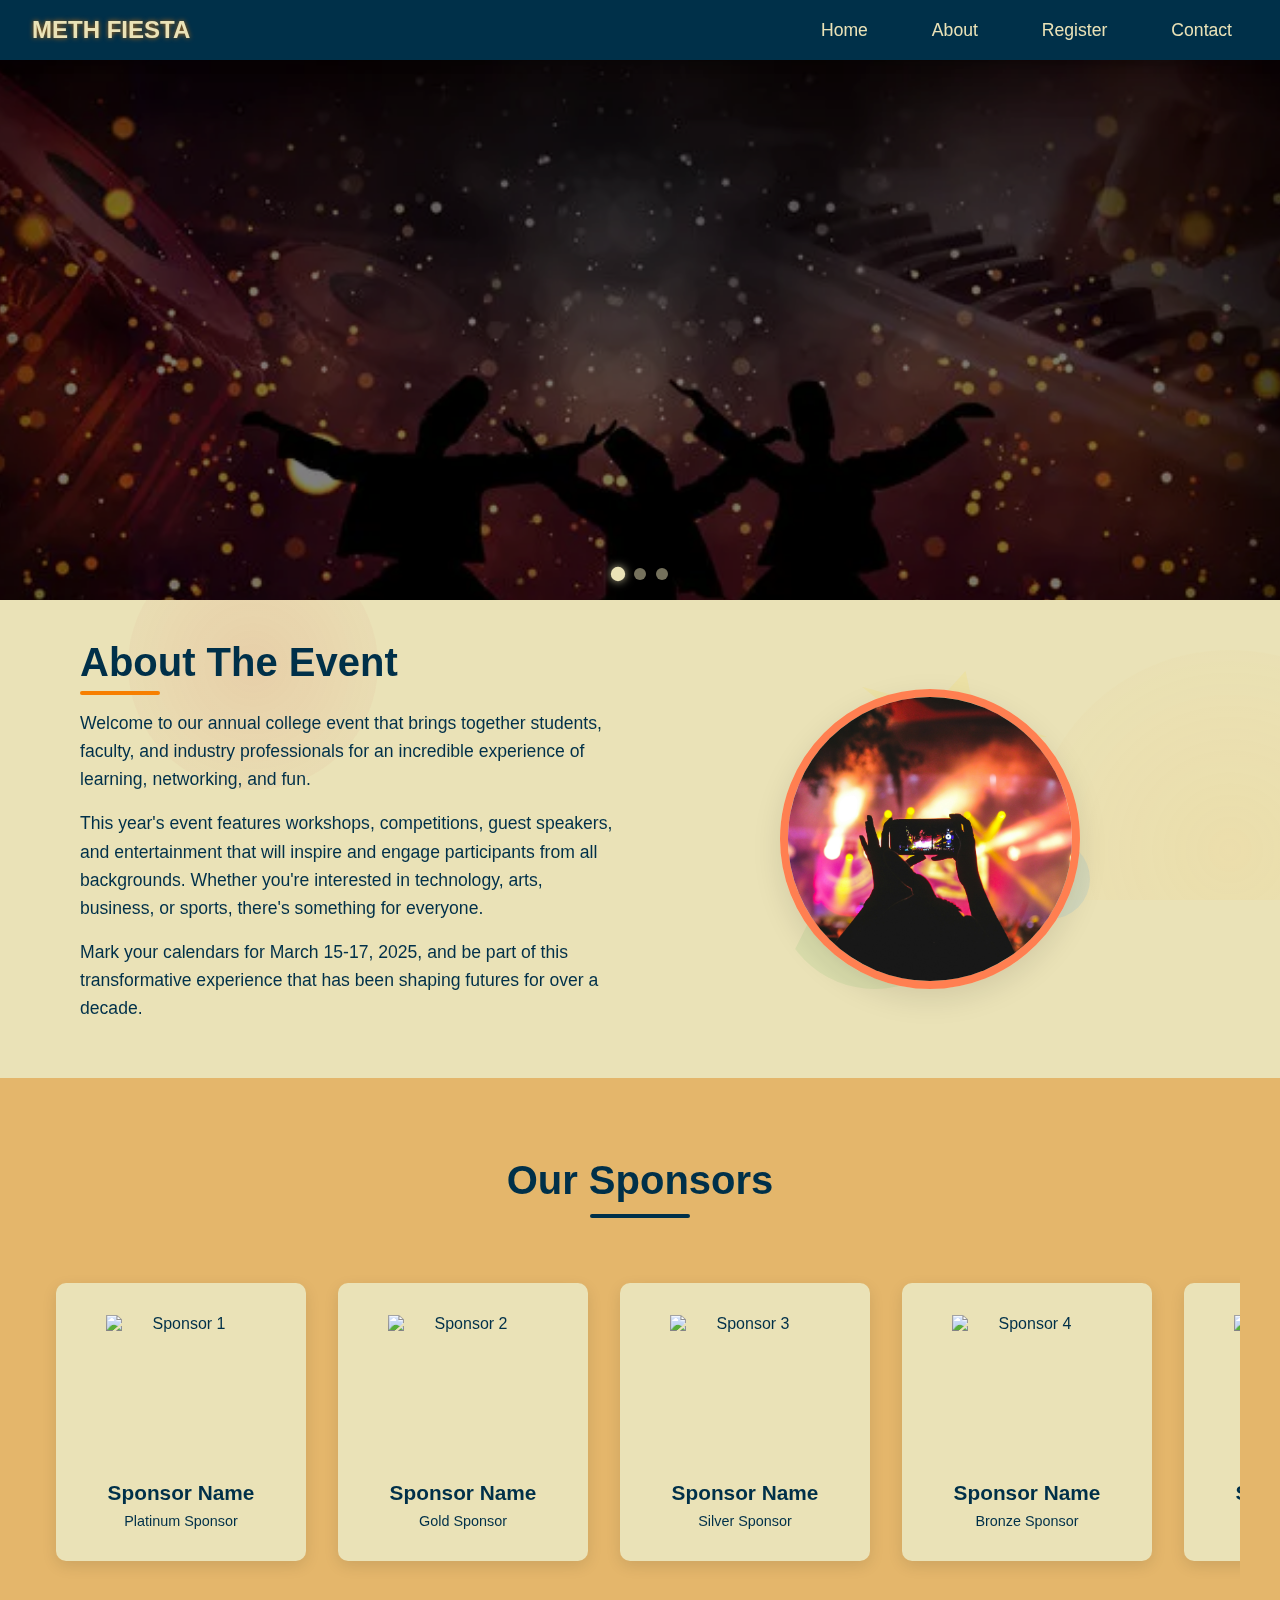
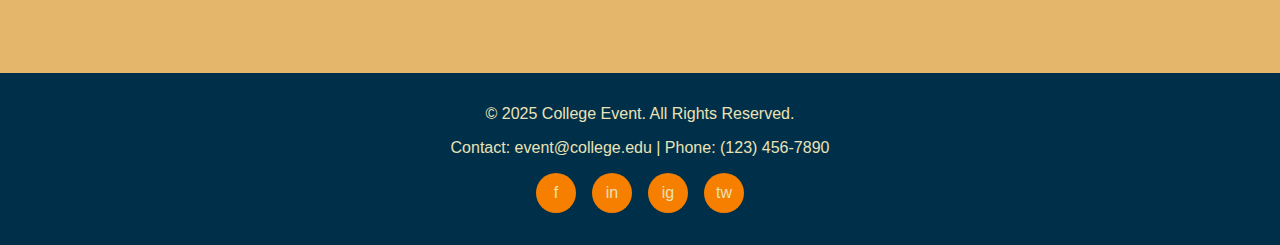
==== commit 4429f9e5: "2025-05-03" ====
--- a/index.html
+++ b/index.html
@@ -67,21 +67,21 @@
     
     <!-- About Event Section -->
     <section class="about-section">
-        <div class="about-text">
-            <h2>About The Event</h2>
-            <p>Welcome to our annual college event that brings together students, faculty, and industry professionals for an incredible experience of learning, networking, and fun.</p>
-            <p>This year's event features workshops, competitions, guest speakers, and entertainment that will inspire and engage participants from all backgrounds. Whether you're interested in technology, arts, business, or sports, there's something for everyone.</p>
-            <p>Mark your calendars for March 15-17, 2025, and be part of this transformative experience that has been shaping futures for over a decade.</p>
+          <div class="about-text">
+        <h2>About The Event</h2>
+        <p>Welcome to our annual college event that brings together students, faculty, and industry professionals for an incredible experience of learning, networking, and fun.</p>
+        <p>This year's event features workshops, competitions, guest speakers, and entertainment that will inspire and engage participants from all backgrounds. Whether you're interested in technology, arts, business, or sports, there's something for everyone.</p>
+        <p>Mark your calendars for March 15-17, 2025, and be part of this transformative experience that has been shaping futures for over a decade.</p>
+    </div>
+    <div class="about-image">
+        <div class="image-container">
+            <!-- Decorative shapes that will be behind the image -->
+            <div class="shape spiky-star"></div>
+            <div class="shape triangle"></div>
+            <div class="shape circle-shape"></div>
+            <img src="event1.jpg" alt="Event Image" class="circle-image">
         </div>
-        <div class="about-image">
-            <div class="image-container">
-                <!-- Decorative shapes that will be behind the image -->
-                <div class="shape spiky-star"></div>
-                <div class="shape triangle"></div>
-                <div class="shape circle-shape"></div>
-                <img src="event1.jpg" alt="Event Image" class="circle-image">
-            </div>
-        </div>
+    </div>
     </section>
     
     <!-- Sponsors Section with Continuous Slideshow -->
--- a/main.css
+++ b/main.css
@@ -433,7 +433,7 @@
 
 .spiky-star {
     width: 200px;
-    height: 200px;
+    height: 120px;
     background: #FFD700;
     clip-path: polygon(
         50% 0%, 61% 35%, 98% 35%, 68% 57%, 79% 91%,
@@ -505,7 +505,7 @@
     height: 300px;
     border-radius: 50%;
     object-fit: cover;
-    border: 8px solid #f77f00;
+    border: 8px solid #ff7f51;
     box-shadow: 0 10px 30px rgba(0, 0, 0, 0.1);
     transition: all 0.3s ease;
 }
@@ -531,17 +531,16 @@
 /* Sponsors Section */
 .sponsors-section {
     padding: 5rem 2rem;
-    background-color: #fcbf49;
+    background-color: #e4b66b;
     text-align: center;
     position: relative;
     overflow: hidden;
 }
-
 .section-badge {
     position: absolute;
     top: 20px;
     right: 20px;
-    background-color: #d62828;
+    background-color: #ee8f22;
     color: white;
     padding: 10px 20px;
     border-radius: 10px;
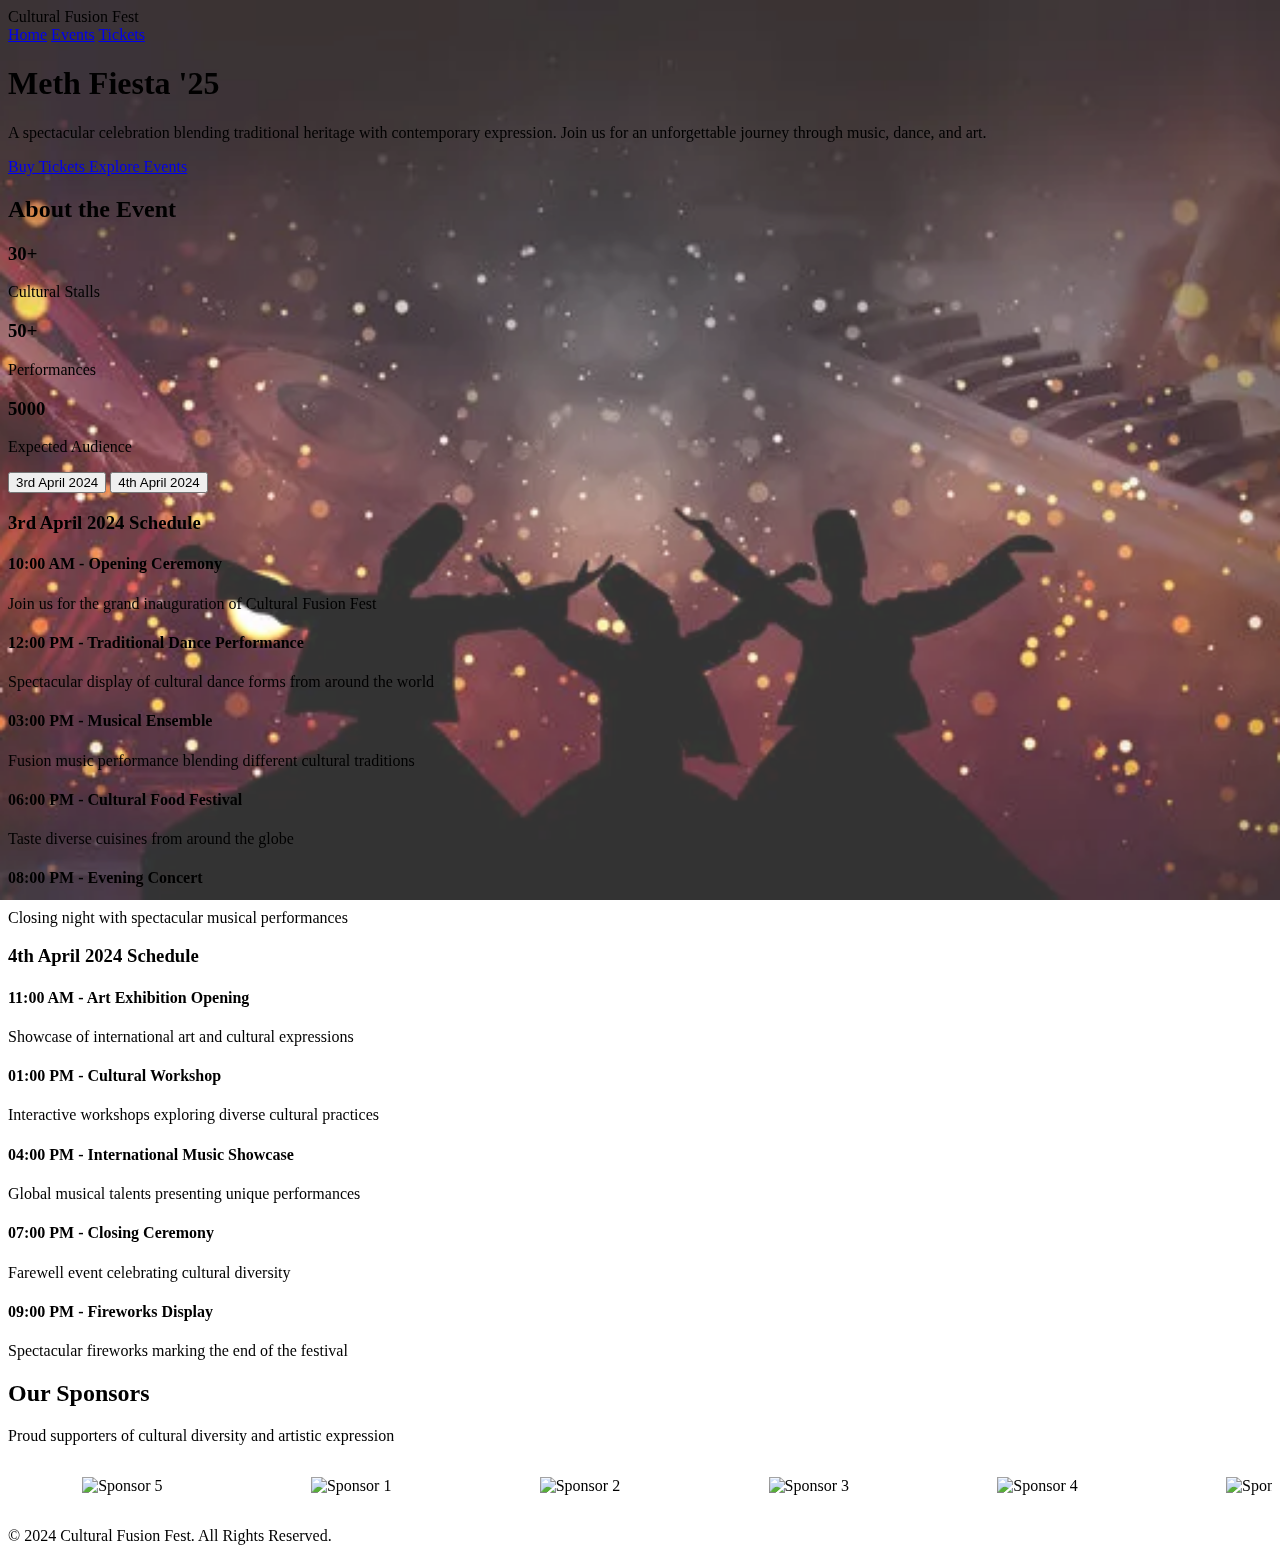
==== commit e487f0ba: "2025-05-03 last" ====
--- a/index.html
+++ b/index.html
@@ -3,187 +3,355 @@
 <head>
     <meta charset="UTF-8">
     <meta name="viewport" content="width=device-width, initial-scale=1.0">
-    <title>College Event</title>
-    <link rel="stylesheet" href="main.css">
+    <title>Cultural Fusion Fest</title>
+    <script src="https://cdn.tailwindcss.com"></script>
+    <style>
+        .slideshow-container {
+            position: fixed;
+            top: 0;
+            left: 0;
+            width: 100%;
+            height: 100%;
+            z-index: -1;
+            background-size: cover;
+            background-position: center;
+            transition: opacity 1s ease-in-out;
+            opacity: 0.8;
+        }
+        .scroll-background {
+            position: fixed;
+            top: 0;
+            left: 0;
+            width: 100%;
+            height: 100%;
+            z-index: -2;
+            background: linear-gradient(135deg, #000000 25%, #000000 100%);
+            opacity: 0;
+            transition: opacity 1s ease-in-out;
+        }
+        .timeline-item::before {
+            content: '';
+            position: absolute;
+            width: 20px;
+            height: 20px;
+            background-color: #FBBF24;
+            border-radius: 50%;
+            left: -40px;
+            top: 10px;
+        }
+        .timeline::before {
+            content: '';
+            position: absolute;
+            width: 2px;
+            background-color: #FBBF24;
+            top: 0;
+            bottom: 0;
+            left: -30px;
+        }
+        .sponsors-slideshow {
+            display: flex;
+            overflow: hidden;
+            width: 100%;
+            position: relative;
+        }
+        .sponsors-track {
+            display: flex;
+            transition: transform 0.5s ease;
+        }
+        .sponsor-slide {
+            flex: 0 0 auto;
+            width: 25%;
+            padding: 1rem;
+            display: flex;
+            justify-content: center;
+            align-items: center;
+        }
+    </style>
 </head>
-<body>
-    <!-- Animated Shapes Background -->
-    <div class="shapes-container">
-        <div class="shape shape-1"></div>
-        <div class="shape shape-2"></div>
-        <div class="shape shape-3"></div>
-        <div class="shape shape-4"></div>
+<body class="bg-transparent text-gray-900 font-sans">
+    <!-- Slideshow Background Placeholder -->
+    <div id="slideshowContainer" class="slideshow-container"></div>
+    
+    <!-- Scroll Background -->
+    <div id="scrollBackground" class="scroll-background"></div>
+
+    <!-- Navigation -->
+    <nav class="fixed top-0 left-0 w-full bg-black/50 backdrop-blur-sm z-50">
+        <div class="container mx-auto px-4 py-3 flex justify-between items-center">
+            <div class="text-white text-2xl font-bold">Cultural Fusion Fest</div>
+            <div class="space-x-6 text-white">
+                <a href="#home" class="hover:text-yellow-400">Home</a>
+                <a href="#events" class="hover:text-yellow-400">Events</a>
+                <a href="#tickets" class="hover:text-yellow-400">Tickets</a>
+            </div>
+        </div>
+    </nav>
+
+    <!-- Hero Section -->
+    <div class="min-h-screen flex items-center justify-center text-center relative z-10">
+        <div class="bg-black/60 p-12 rounded-xl text-white max-w-2xl">
+            <h1 class="text-5xl font-bold mb-6">Meth Fiesta '25</h1>
+            <p class="text-xl mb-8">
+                A spectacular celebration blending traditional heritage with contemporary expression. 
+                Join us for an unforgettable journey through music, dance, and art.
+            </p>
+            <div class="space-x-4">
+                <a href="#tickets" class="bg-yellow-500 text-black px-6 py-3 rounded-full hover:bg-yellow-400 transition">
+                    Buy Tickets
+                </a>
+                <a href="#about" class="border border-white px-6 py-3 rounded-full hover:bg-white hover:text-black transition">
+                    Explore Events
+                </a>
+            </div>
+        </div>
     </div>
+
+    <!-- About the Event Section -->
+    <section id="about" class="container mx-auto px-4 py-24 bg-transparent relative z-20">
+        <div class="text-center mb-12">
+            <h2 class="text-5xl font-bold text-gray-900">About the Event</h2>
+        </div>
+        <div class="flex flex-col items-center">
+            <div class="flex justify-center space-x-8 mb-12">
+                <div class="bg-yellow-500 p-10 rounded-2xl text-center shadow-xl transform hover:scale-105 transition-transform duration-300">
+                    <h3 class="text-6xl font-bold text-black mb-4">30+</h3>
+                    <p class="text-xl text-black font-semibold">Cultural Stalls</p>
+                </div>
+                <div class="bg-yellow-500 p-10 rounded-2xl text-center shadow-xl transform hover:scale-105 transition-transform duration-300">
+                    <h3 class="text-6xl font-bold text-black mb-4">50+</h3>
+                    <p class="text-xl text-black font-semibold">Performances</p>
+                </div>
+                <div class="bg-yellow-500 p-10 rounded-2xl text-center shadow-xl transform hover:scale-105 transition-transform duration-300">
+                    <h3 class="text-6xl font-bold text-black mb-4">5000</h3>
+                    <p class="text-xl text-black font-semibold">Expected Audience</p>
+                </div>
+            </div>
+            
+            <!-- Event Date Buttons at the Bottom -->
+            <div class="flex space-x-4 mb-12">
+                <button id="btn3April" class="bg-yellow-500 text-black px-6 py-3 rounded-full hover:bg-yellow-400 transition font-semibold">
+                    3rd April 2024
+                </button>
+                <button id="btn4April" class="border border-yellow-500 text-yellow-500 px-6 py-3 rounded-full hover:bg-yellow-500 hover:text-black transition font-semibold">
+                    4th April 2024
+                </button>
+            </div>
+
+            <!-- Schedule Section -->
+            <div id="scheduleContainer" class="w-full max-w-4xl bg-black/60 rounded-xl p-8 text-white relative">
+                <div id="schedule3April" class="schedule-tab active">
+                    <h3 class="text-3xl font-bold mb-6 text-center">3rd April 2024 Schedule</h3>
+                    <div class="timeline relative pl-10">
+                        <div class="timeline-item relative mb-6 p-4 bg-yellow-500 text-black rounded-lg">
+                            <h4 class="font-bold text-xl mb-2">10:00 AM - Opening Ceremony</h4>
+                            <p>Join us for the grand inauguration of Cultural Fusion Fest</p>
+                        </div>
+                        <div class="timeline-item relative mb-6 p-4 bg-yellow-500 text-black rounded-lg">
+                            <h4 class="font-bold text-xl mb-2">12:00 PM - Traditional Dance Performance</h4>
+                            <p>Spectacular display of cultural dance forms from around the world</p>
+                        </div>
+                        <div class="timeline-item relative mb-6 p-4 bg-yellow-500 text-black rounded-lg">
+                            <h4 class="font-bold text-xl mb-2">03:00 PM - Musical Ensemble</h4>
+                            <p>Fusion music performance blending different cultural traditions</p>
+                        </div>
+                        <div class="timeline-item relative mb-6 p-4 bg-yellow-500 text-black rounded-lg">
+                            <h4 class="font-bold text-xl mb-2">06:00 PM - Cultural Food Festival</h4>
+                            <p>Taste diverse cuisines from around the globe</p>
+                        </div>
+                        <div class="timeline-item relative p-4 bg-yellow-500 text-black rounded-lg">
+                            <h4 class="font-bold text-xl mb-2">08:00 PM - Evening Concert</h4>
+                            <p>Closing night with spectacular musical performances</p>
+                        </div>
+                    </div>
+                </div>
+
+                <div id="schedule4April" class="schedule-tab hidden">
+                    <h3 class="text-3xl font-bold mb-6 text-center">4th April 2024 Schedule</h3>
+                    <div class="timeline relative pl-10">
+                        <div class="timeline-item relative mb-6 p-4 bg-yellow-500 text-black rounded-lg">
+                            <h4 class="font-bold text-xl mb-2">11:00 AM - Art Exhibition Opening</h4>
+                            <p>Showcase of international art and cultural expressions</p>
+                        </div>
+                        <div class="timeline-item relative mb-6 p-4 bg-yellow-500 text-black rounded-lg">
+                            <h4 class="font-bold text-xl mb-2">01:00 PM - Cultural Workshop</h4>
+                            <p>Interactive workshops exploring diverse cultural practices</p>
+                        </div>
+                        <div class="timeline-item relative mb-6 p-4 bg-yellow-500 text-black rounded-lg">
+                            <h4 class="font-bold text-xl mb-2">04:00 PM - International Music Showcase</h4>
+                            <p>Global musical talents presenting unique performances</p>
+                        </div>
+                        <div class="timeline-item relative mb-6 p-4 bg-yellow-500 text-black rounded-lg">
+                            <h4 class="font-bold text-xl mb-2">07:00 PM - Closing Ceremony</h4>
+                            <p>Farewell event celebrating cultural diversity</p>
+                        </div>
+                        <div class="timeline-item relative p-4 bg-yellow-500 text-black rounded-lg">
+                            <h4 class="font-bold text-xl mb-2">09:00 PM - Fireworks Display</h4>
+                            <p>Spectacular fireworks marking the end of the festival</p>
+                        </div>
+                    </div>
+                </div>
+            </div>
+        </div>
+    </section>
+
+    <section id="sponsors" class="container mx-auto px-4 py-24 bg-transparent relative z-20">
+        <div class="text-center mb-12">
+            <h2 class="text-5xl font-bold text-gray-900">Our Sponsors</h2>
+            <p class="text-xl text-gray-600 mt-4">Proud supporters of cultural diversity and artistic expression</p>
+        </div>
+        <div class="sponsors-slideshow">
+            <div class="sponsors-track" id="sponsorsTrack">
+                <div class="sponsor-slide">
+                    <div class="w-64 h-32 bg-white shadow-lg rounded-xl flex items-center justify-center p-6 transform hover:scale-105 transition-transform">
+                        <img src="/api/placeholder/200/100" alt="Sponsor 1" class="max-h-full max-w-full object-contain">
+                    </div>
+                </div>
+                <div class="sponsor-slide">
+                    <div class="w-64 h-32 bg-white shadow-lg rounded-xl flex items-center justify-center p-6 transform hover:scale-105 transition-transform">
+                        <img src="/api/placeholder/200/100" alt="Sponsor 2" class="max-h-full max-w-full object-contain">
+                    </div>
+                </div>
+                <div class="sponsor-slide">
+                    <div class="w-64 h-32 bg-white shadow-lg rounded-xl flex items-center justify-center p-6 transform hover:scale-105 transition-transform">
+                        <img src="/api/placeholder/200/100" alt="Sponsor 3" class="max-h-full max-w-full object-contain">
+                    </div>
+                </div>
+                <div class="sponsor-slide">
+                    <div class="w-64 h-32 bg-white shadow-lg rounded-xl flex items-center justify-center p-6 transform hover:scale-105 transition-transform">
+                        <img src="/api/placeholder/200/100" alt="Sponsor 4" class="max-h-full max-w-full object-contain">
+                    </div>
+                </div>
+                <div class="sponsor-slide">
+                    <div class="w-64 h-32 bg-white shadow-lg rounded-xl flex items-center justify-center p-6 transform hover:scale-105 transition-transform">
+                        <img src="/api/placeholder/200/100" alt="Sponsor 5" class="max-h-full max-w-full object-contain">
+                    </div>
+                </div>
+            </div>
+        </div>
+    </section>
+
+
+
+    <footer class="bg-black text-white py-8 text-center">
+        <p>&copy; 2024 Cultural Fusion Fest. All Rights Reserved.</p>
+    </footer>
+
+    <script>
+        // Schedule Toggle Logic
+        const btn3April = document.getElementById('btn3April');
+        const btn4April = document.getElementById('btn4April');
+        const schedule3April = document.getElementById('schedule3April');
+        const schedule4April = document.getElementById('schedule4April');
+
+        btn3April.addEventListener('click', () => {
+            btn3April.classList.add('bg-yellow-500', 'text-black');
+            btn3April.classList.remove('border', 'border-yellow-500', 'text-yellow-500');
+            
+            btn4April.classList.remove('bg-yellow-500', 'text-black');
+            btn4April.classList.add('border', 'border-yellow-500', 'text-yellow-500');
+            
+            schedule3April.classList.remove('hidden');
+            schedule4April.classList.add('hidden');
+        });
+
+        btn4April.addEventListener('click', () => {
+            btn4April.classList.add('bg-yellow-500', 'text-black');
+            btn4April.classList.remove('border', 'border-yellow-500', 'text-yellow-500');
+            
+            btn3April.classList.remove('bg-yellow-500', 'text-black');
+            btn3April.classList.add('border', 'border-yellow-500', 'text-yellow-500');
+            
+            schedule4April.classList.remove('hidden');
+            schedule3April.classList.add('hidden');
+        });
+
+        // Slideshow Logic
+        const images = [
+            'qawalli1.webp',
+            'instru1.jpg',
+            'event1.jpg',
+            'music1.jpg',
+        ];
+
+        const scrollBackgroundImage = "samantha-gades-fIHozNWfcvs-unsplash.jpg";
+
+window.addEventListener('scroll', () => {
+    const scrollThreshold = window.innerHeight * 0.5;
     
-    <!-- Glitter Effect -->
-    <div class="glitter-container" id="glitterContainer"></div>
-    
-    <!-- Header with Navigation -->
-    <header class="main-header">
-        <div class="logo">
-            <h2>METH FIESTA</h2>
-        </div>
-        <nav class="main-nav">
-            <ul>
-                <li><a href="index.html">Home</a></li>
-                <li><a href="about.html">About</a></li>
-                <li><a href="registration.html">Register</a></li>
-                <li><a href="contact.html">Contact</a></li>
-            </ul>
-        </nav>
-        <div class="mobile-menu-btn">
-            <span></span>
-            <span></span>
-            <span></span>
-        </div>
-    </header>
-    
-    <!-- Hero Section with Slideshow -->
-    <section class="hero-container">
-        <div class="slideshow">
-            <div class="slide active">
-                <img src="qawalli1.webp" alt="Event Image 1">
-            </div>
-            <div class="slide">
-                <img src="instru1.jpg" alt="Event Image 2">
-            </div>
-            <div class="slide">
-                <img src="music1.jpg" alt="Event Image 3">
-            </div>
-        </div>
-        
-        <div class="slide-indicators">
-            <span class="indicator active" data-index="0"></span>
-            <span class="indicator" data-index="1"></span>
-            <span class="indicator" data-index="2"></span>
-        </div>
-        
-        <div class="hero-content">
-            <h1>METH FIESTA '25</h1>
-            <p>Join us for an unforgettable experience at our college's biggest event of the year!</p>
-            <a href="registration.html" class="register-btn">REGISTER NOW</a>
-        </div>
-    </section>
-    
-    <!-- About Event Section -->
-    <section class="about-section">
-          <div class="about-text">
-        <h2>About The Event</h2>
-        <p>Welcome to our annual college event that brings together students, faculty, and industry professionals for an incredible experience of learning, networking, and fun.</p>
-        <p>This year's event features workshops, competitions, guest speakers, and entertainment that will inspire and engage participants from all backgrounds. Whether you're interested in technology, arts, business, or sports, there's something for everyone.</p>
-        <p>Mark your calendars for March 15-17, 2025, and be part of this transformative experience that has been shaping futures for over a decade.</p>
-    </div>
-    <div class="about-image">
-        <div class="image-container">
-            <!-- Decorative shapes that will be behind the image -->
-            <div class="shape spiky-star"></div>
-            <div class="shape triangle"></div>
-            <div class="shape circle-shape"></div>
-            <img src="event1.jpg" alt="Event Image" class="circle-image">
-        </div>
-    </div>
-    </section>
-    
-    <!-- Sponsors Section with Continuous Slideshow -->
-    <section class="sponsors-section">
-        <h2>Our Sponsors</h2>
-        <div class="sponsors-slider">
-            <div class="sponsors-container">
-                <!-- First set of sponsor cards -->
-                <div class="sponsors-container-inner">
-                    <div class="sponsor-card">
-                        <div class="card-shine"></div>
-                        <img src="/api/placeholder/150/150" alt="Sponsor 1" class="sponsor-logo">
-                        <h3>Sponsor Name</h3>
-                        <p>Platinum Sponsor</p>
-                    </div>
-                    <div class="sponsor-card">
-                        <div class="card-shine"></div>
-                        <img src="/api/placeholder/150/150" alt="Sponsor 2" class="sponsor-logo">
-                        <h3>Sponsor Name</h3>
-                        <p>Gold Sponsor</p>
-                    </div>
-                    <div class="sponsor-card">
-                        <div class="card-shine"></div>
-                        <img src="/api/placeholder/150/150" alt="Sponsor 3" class="sponsor-logo">
-                        <h3>Sponsor Name</h3>
-                        <p>Silver Sponsor</p>
-                    </div>
-                    <div class="sponsor-card">
-                        <div class="card-shine"></div>
-                        <img src="/api/placeholder/150/150" alt="Sponsor 4" class="sponsor-logo">
-                        <h3>Sponsor Name</h3>
-                        <p>Bronze Sponsor</p>
-                    </div>
-                    <div class="sponsor-card">
-                        <div class="card-shine"></div>
-                        <img src="/api/placeholder/150/150" alt="Sponsor 5" class="sponsor-logo">
-                        <h3>Sponsor Name</h3>
-                        <p>Bronze Sponsor</p>
-                    </div>
-                    <div class="sponsor-card">
-                        <div class="card-shine"></div>
-                        <img src="/api/placeholder/150/150" alt="Sponsor 6" class="sponsor-logo">
-                        <h3>Sponsor Name</h3>
-                        <p>Bronze Sponsor</p>
-                    </div>
-                </div>
-                
-                <!-- Duplicate set for continuous scrolling -->
-                <div class="sponsors-container-inner">
-                    <div class="sponsor-card">
-                        <div class="card-shine"></div>
-                        <img src="/api/placeholder/150/150" alt="Sponsor 1" class="sponsor-logo">
-                        <h3>Sponsor Name</h3>
-                        <p>Platinum Sponsor</p>
-                    </div>
-                    <div class="sponsor-card">
-                        <div class="card-shine"></div>
-                        <img src="/api/placeholder/150/150" alt="Sponsor 2" class="sponsor-logo">
-                        <h3>Sponsor Name</h3>
-                        <p>Gold Sponsor</p>
-                    </div>
-                    <div class="sponsor-card">
-                        <div class="card-shine"></div>
-                        <img src="/api/placeholder/150/150" alt="Sponsor 3" class="sponsor-logo">
-                        <h3>Sponsor Name</h3>
-                        <p>Silver Sponsor</p>
-                    </div>
-                    <div class="sponsor-card">
-                        <div class="card-shine"></div>
-                        <img src="/api/placeholder/150/150" alt="Sponsor 4" class="sponsor-logo">
-                        <h3>Sponsor Name</h3>
-                        <p>Bronze Sponsor</p>
-                    </div>
-                    <div class="sponsor-card">
-                        <div class="card-shine"></div>
-                        <img src="/api/placeholder/150/150" alt="Sponsor 5" class="sponsor-logo">
-                        <h3>Sponsor Name</h3>
-                        <p>Bronze Sponsor</p>
-                    </div>
-                    <div class="sponsor-card">
-                        <div class="card-shine"></div>
-                        <img src="/api/placeholder/150/150" alt="Sponsor 6" class="sponsor-logo">
-                        <h3>Sponsor Name</h3>
-                        <p>Bronze Sponsor</p>
-                    </div>
-                </div>
-            </div>
-        </div>
-    </section>
-    
-    <!-- Footer -->
-    <footer>
-        <p>&copy; 2025 College Event. All Rights Reserved.</p>
-        <p>Contact: event@college.edu | Phone: (123) 456-7890</p>
-        <div class="social-icons">
-            <a href="#" class="social-icon">f</a>
-            <a href="#" class="social-icon">in</a>
-            <a href="#" class="social-icon">ig</a>
-            <a href="#" class="social-icon">tw</a>
-        </div>
-    </footer>
-
-    <script src="main.js"></script>
+    if (window.scrollY > scrollThreshold) {
+        slideshowContainer.style.opacity = '0';
+        scrollBackground.style.opacity = '0.8';
+        // Set the background image for scroll background
+        scrollBackground.style.backgroundImage = `url(${scrollBackgroundImage})`;
+        scrollBackground.style.backgroundSize = 'cover';
+        scrollBackground.style.backgroundPosition = 'center';
+    } else {
+        slideshowContainer.style.opacity = '0.4';
+        scrollBackground.style.opacity = '0';
+    }
+});
+        const slideshowContainer = document.getElementById('slideshowContainer');
+        const scrollBackground = document.getElementById('scrollBackground');
+        let currentImageIndex = 0;
+
+        function changeBackground() {
+            slideshowContainer.style.backgroundImage = `url(${images[currentImageIndex]})`;
+            currentImageIndex = (currentImageIndex + 1) % images.length;
+        }
+
+        // Initial background
+        changeBackground();
+
+        // Change background every 5 seconds
+        setInterval(changeBackground, 5000);
+
+        // Scroll event to change background
+        window.addEventListener('scroll', () => {
+            const scrollThreshold = window.innerHeight * 0.5;
+            
+            if (window.scrollY > scrollThreshold) {
+                slideshowContainer.style.opacity = '0';
+                scrollBackground.style.opacity = '0.8';
+            } else {
+                slideshowContainer.style.opacity = '0.8';
+                scrollBackground.style.opacity = '0';
+            }
+        });
+
+        const sponsorsTrack = document.getElementById('sponsorsTrack');
+        const sponsorSlides = sponsorsTrack.children;
+        const slidesCount = sponsorSlides.length;
+        let currentIndex = 0;
+
+        function cloneSlides() {
+            // Clone first and last slides to create seamless loop
+            const firstSlide = sponsorSlides[0].cloneNode(true);
+            const lastSlide = sponsorSlides[slidesCount - 1].cloneNode(true);
+            sponsorsTrack.appendChild(firstSlide);
+            sponsorsTrack.insertBefore(lastSlide, sponsorsTrack.firstChild);
+        }
+
+        function slideSponsors() {
+            currentIndex++;
+            const offset = -(currentIndex * 25);
+            sponsorsTrack.style.transform = `translateX(${offset}%)`;
+
+            // Reset to create infinite loop
+            if (currentIndex >= slidesCount) {
+                setTimeout(() => {
+                    sponsorsTrack.style.transition = 'none';
+                    sponsorsTrack.style.transform = 'translateX(0%)';
+                    currentIndex = 0;
+                    setTimeout(() => {
+                        sponsorsTrack.style.transition = 'transform 0.5s ease';
+                    }, 50);
+                }, 500);
+            }
+        }
+
+        // Initialize cloned slides and start slideshow
+        cloneSlides();
+        setInterval(slideSponsors, 3000); 
+    </script>
 </body>
 </html>